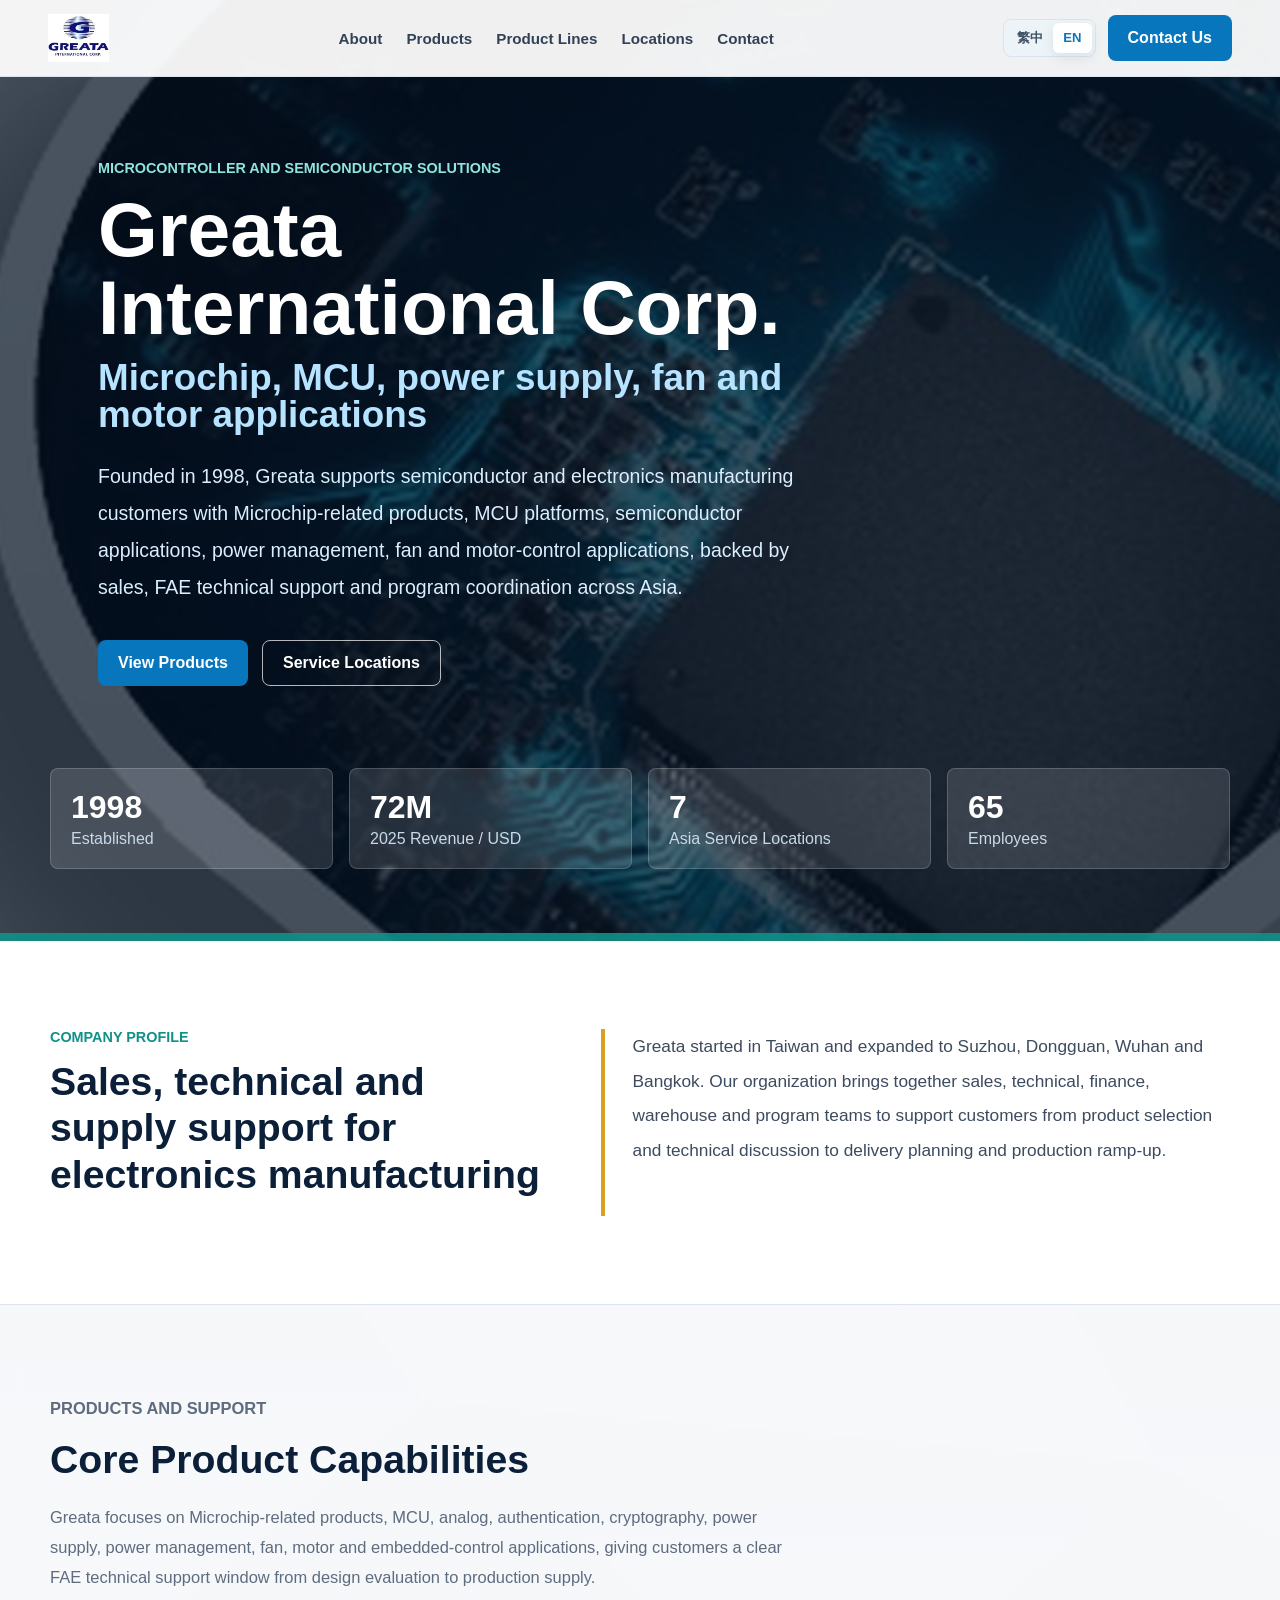
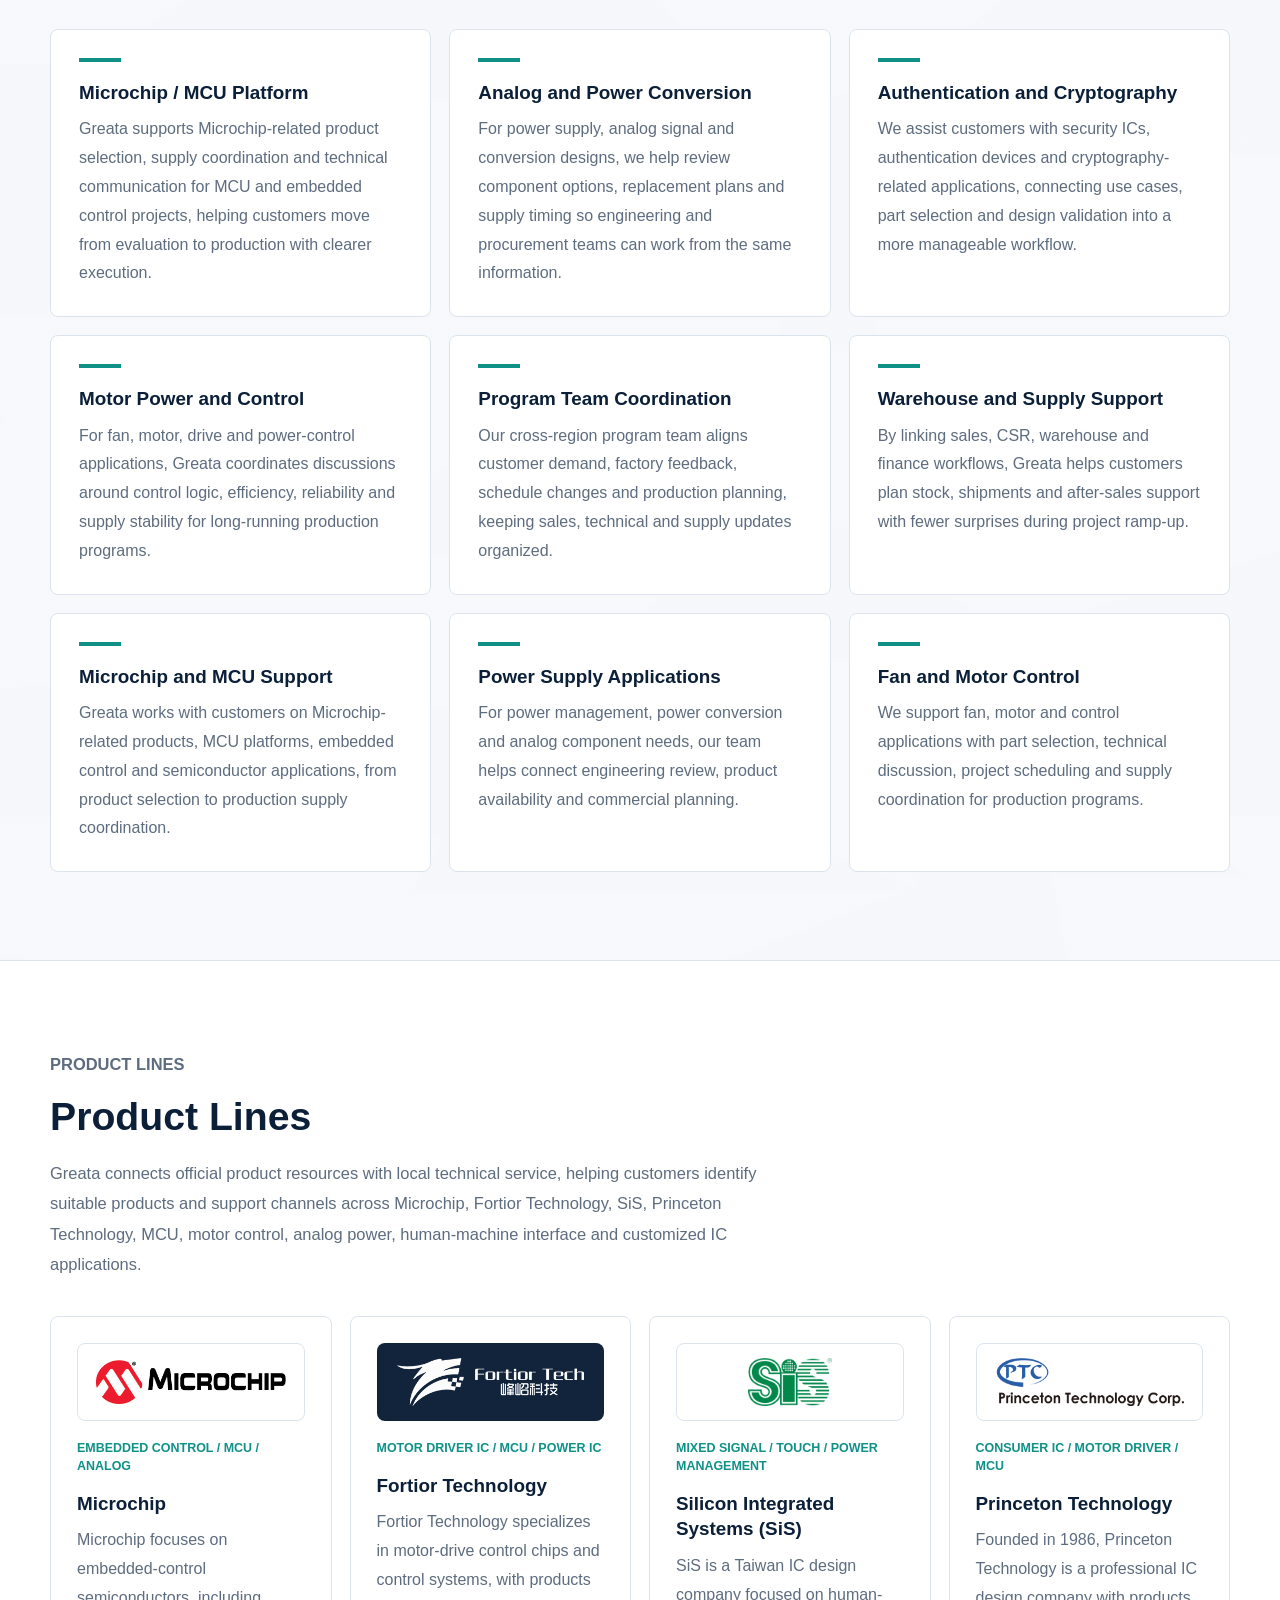
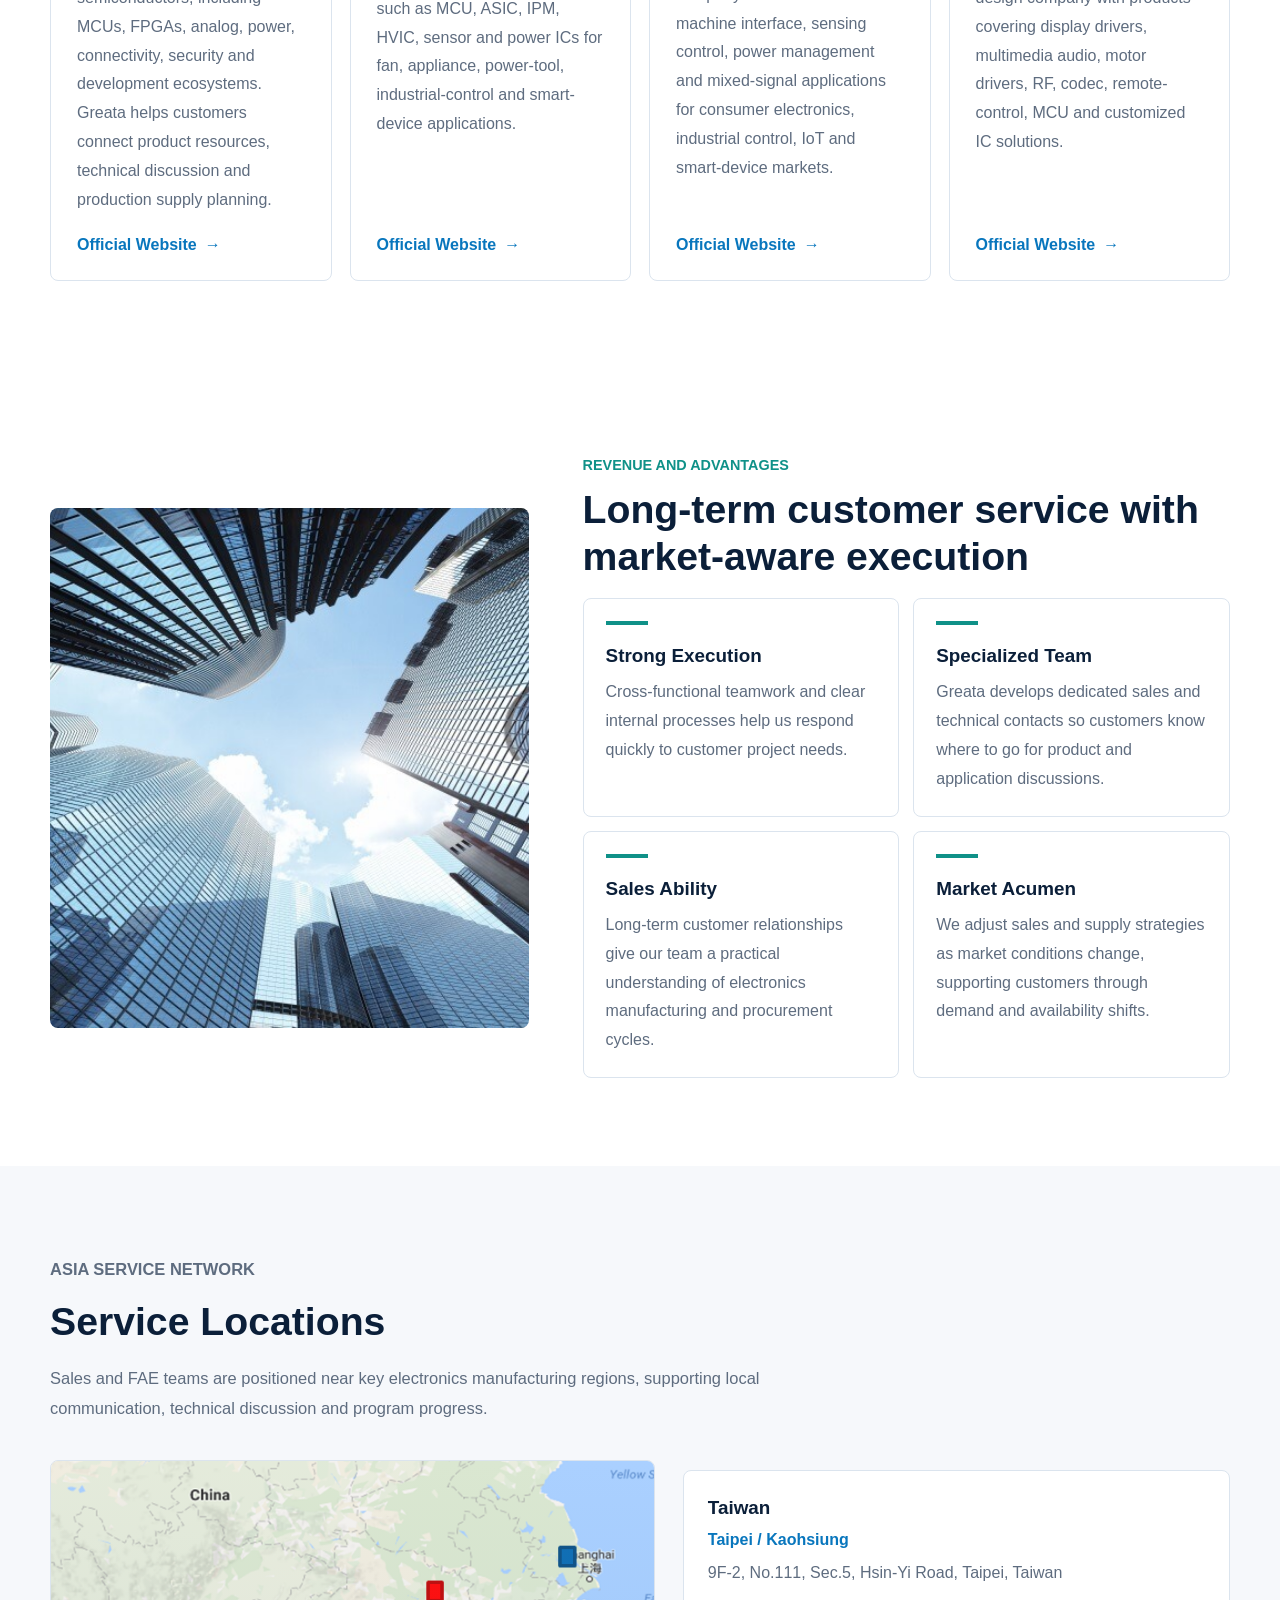
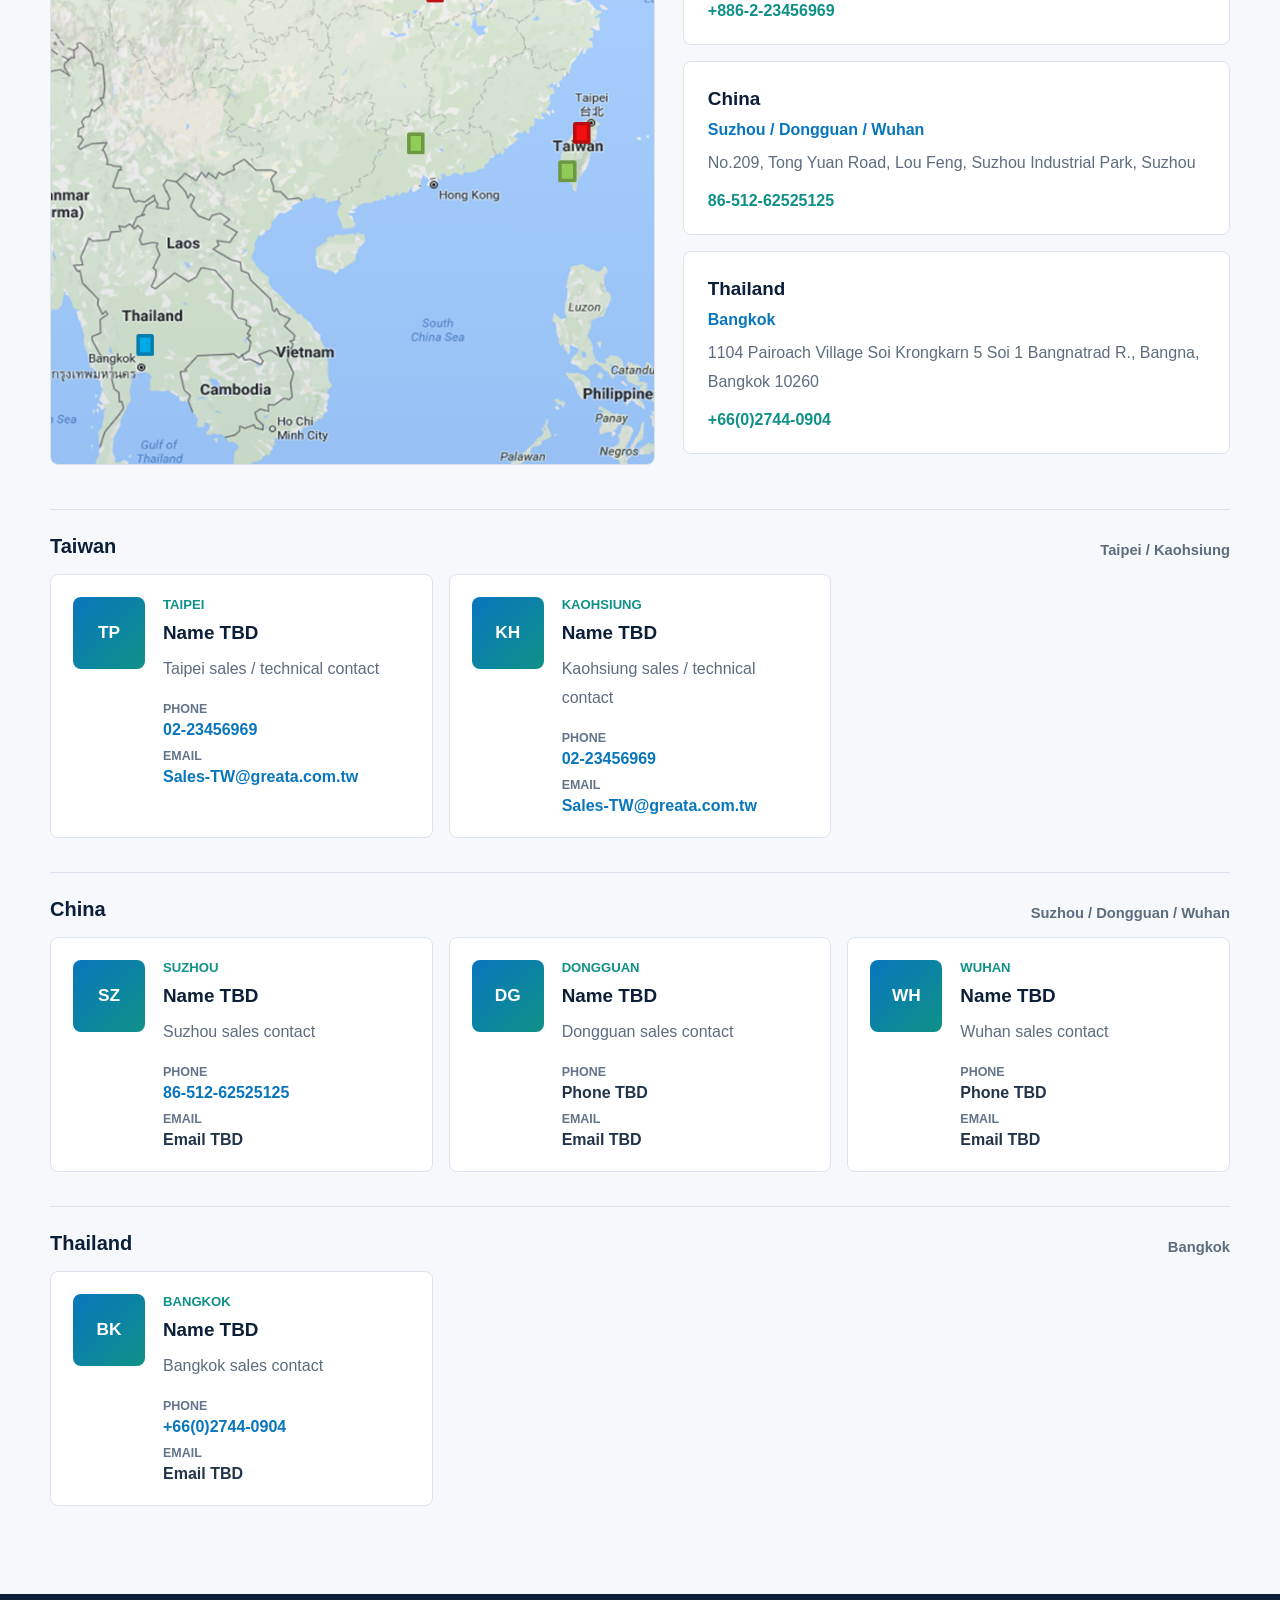
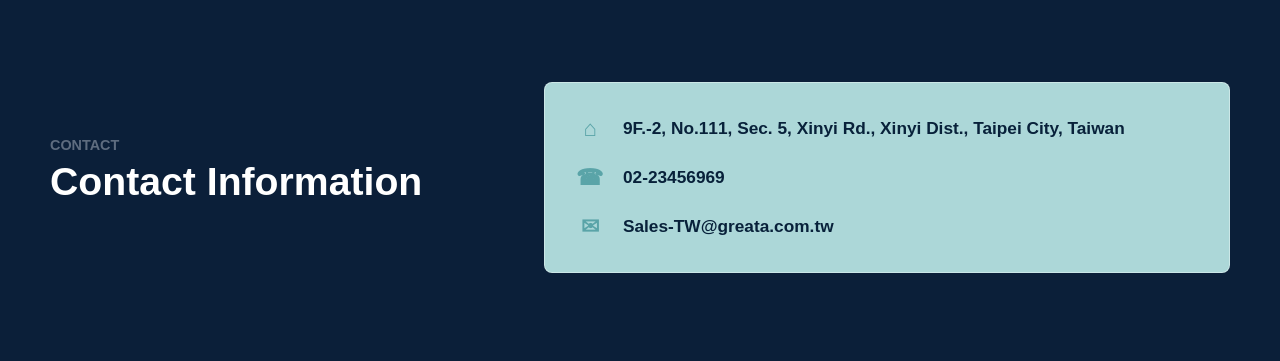
==== en/index.html @ bb7086eb "Add location team contact templates" ====
<!doctype html>
<html lang="en">
  <head>
    <meta charset="utf-8">
    <meta name="viewport" content="width=device-width, initial-scale=1">
    <title>鴻亞國際 Greata International</title>
    <meta name="description" content="Greata International Corp. supports Microchip-related products, MCU platforms, semiconductor applications, power management, fan motor control and FAE technical support across Asia.">
    <meta name="keywords" content="Greata, Greata International Corp., Microchip, Microchip distributor, Microchip MCU, MCU, MCU support, semiconductor distributor, semiconductor application support, IC distributor, electronic components distributor, FAE technical support, embedded control, power supply, power management, fan motor control, motor control, motor driver IC, Power IC, Analog, Authentication, Cryptography, Fortior Technology, SiS, Silicon Integrated Systems, Princeton Technology, Taiwan electronics distributor">
    <meta name="robots" content="index, follow">
    <meta property="og:title" content="鴻亞國際 Greata International">
    <meta property="og:description" content="Microchip-related products, MCU platforms, semiconductor applications, power management, fan motor control and FAE technical support across Asia.">
    <meta property="og:url" content="https://www.greata.com.tw/en/">
    <meta property="og:site_name" content="鴻亞國際 Greata International">
    <meta property="og:locale" content="en_US">
    <meta property="og:type" content="website">
    <meta name="twitter:card" content="summary">
    <meta name="twitter:title" content="鴻亞國際 Greata International">
    <meta name="twitter:description" content="Microchip-related products, MCU platforms, semiconductor applications, power management, fan motor control and FAE technical support across Asia.">
    <link rel="icon" href="../assets/favicon.svg">
    <link rel="canonical" href="https://www.greata.com.tw/en/">
    <link rel="alternate" hreflang="zh-Hant" href="https://www.greata.com.tw/">
    <link rel="alternate" hreflang="en" href="https://www.greata.com.tw/en/">
    <link rel="alternate" hreflang="x-default" href="https://www.greata.com.tw/">
    <link rel="stylesheet" href="../styles.css">
  </head>
  <body>
    <main>
      <script type="application/ld+json">{"@context":"https://schema.org","@graph":[{"@type":"Organization","@id":"https://www.greata.com.tw/#organization","name":"Greata International Corp.","alternateName":["Greata","鴻亞國際企業股份有限公司","鴻亞國際","鴻亞"],"url":"https://www.greata.com.tw/","logo":"https://www.greata.com.tw/assets/greata-logo.jpg","email":"Sales-TW@greata.com.tw","telephone":"02-23456969","areaServed":["Taiwan","China","Thailand"],"knowsAbout":["Greata","Greata International Corp.","Microchip","Microchip distributor","Microchip MCU","MCU","MCU support","semiconductor distributor","semiconductor application support","IC distributor","electronic components distributor","FAE technical support","embedded control","power supply","power management","fan motor control","motor control","motor driver IC","Power IC","Analog","Authentication","Cryptography","Fortior Technology","SiS","Silicon Integrated Systems","Princeton Technology","Taiwan electronics distributor"]},{"@type":"WebPage","@id":"https://www.greata.com.tw/en/#webpage","name":"鴻亞國際 Greata International English Website","url":"https://www.greata.com.tw/en/","inLanguage":"en","isPartOf":{"@id":"https://www.greata.com.tw/#website"},"about":{"@id":"https://www.greata.com.tw/#organization"}}]}</script>
      <header class="site-header">
        <a class="brand" href="#top" aria-label="Greata home">
          <img src="../assets/greata-logo.jpg" alt="Greata International Corp.">
        </a>
        <nav aria-label="Primary navigation">
          <a href="#about">About</a>
          <a href="#capabilities">Products</a>
          <a href="#product-lines">Product Lines</a>
          <a href="#locations">Locations</a>
          <a href="#contact">Contact</a>
        </nav>
        <div class="header-tools">
          <div class="language-switch" aria-label="Language selection">
            <a href="/">繁中</a>
            <a class="is-active" href="/en/" aria-current="page">EN</a>
          </div>
          <a class="header-action" href="#contact">Contact Us</a>
        </div>
      </header>

      <section class="hero" id="top" aria-labelledby="hero-title">
        <div class="hero-overlay"></div>
        <div class="hero-content">
          <p class="eyebrow">Microcontroller and semiconductor solutions</p>
          <h1 id="hero-title">Greata International Corp.<span>Microchip, MCU, power supply, fan and motor applications</span></h1>
          <p class="hero-copy">Founded in 1998, Greata supports semiconductor and electronics manufacturing customers with Microchip-related products, MCU platforms, semiconductor applications, power management, fan and motor-control applications, backed by sales, FAE technical support and program coordination across Asia.</p>
          <div class="hero-actions" aria-label="Main actions">
            <a class="primary-action" href="#capabilities">View Products</a>
            <a class="secondary-action" href="#locations">Service Locations</a>
          </div>
        </div>
        <dl class="metric-strip" aria-label="Company highlights">
            <div>
              <dt>1998</dt>
              <dd>Established</dd>
            </div>
            <div>
              <dt>72M</dt>
              <dd>2025 Revenue / USD</dd>
            </div>
            <div>
              <dt>7</dt>
              <dd>Asia Service Locations</dd>
            </div>
            <div>
              <dt>65</dt>
              <dd>Employees</dd>
            </div>
        </dl>
      </section>

      <section class="intro-band" id="about">
        <div class="section-inner two-column">
          <div>
            <p class="section-kicker">Company Profile</p>
            <h2>Sales, technical and supply support for electronics manufacturing</h2>
          </div>
          <div class="intro-copy">
            <p>Greata started in Taiwan and expanded to Suzhou, Dongguan, Wuhan and Bangkok. Our organization brings together sales, technical, finance, warehouse and program teams to support customers from product selection and technical discussion to delivery planning and production ramp-up.</p>
          </div>
        </div>
      </section>

      <section class="capability-section" id="capabilities">
        <div class="section-inner">
          <div class="section-heading">
            <p class="section-kicker">Products and Support</p>
            <h2>Core Product Capabilities</h2>
            <p>Greata focuses on Microchip-related products, MCU, analog, authentication, cryptography, power supply, power management, fan, motor and embedded-control applications, giving customers a clear FAE technical support window from design evaluation to production supply.</p>
          </div>
          <div class="capability-grid">
            <article class="capability-card">
              <h3>Microchip / MCU Platform</h3>
              <p>Greata supports Microchip-related product selection, supply coordination and technical communication for MCU and embedded control projects, helping customers move from evaluation to production with clearer execution.</p>
            </article>
            <article class="capability-card">
              <h3>Analog and Power Conversion</h3>
              <p>For power supply, analog signal and conversion designs, we help review component options, replacement plans and supply timing so engineering and procurement teams can work from the same information.</p>
            </article>
            <article class="capability-card">
              <h3>Authentication and Cryptography</h3>
              <p>We assist customers with security ICs, authentication devices and cryptography-related applications, connecting use cases, part selection and design validation into a more manageable workflow.</p>
            </article>
            <article class="capability-card">
              <h3>Motor Power and Control</h3>
              <p>For fan, motor, drive and power-control applications, Greata coordinates discussions around control logic, efficiency, reliability and supply stability for long-running production programs.</p>
            </article>
            <article class="capability-card">
              <h3>Program Team Coordination</h3>
              <p>Our cross-region program team aligns customer demand, factory feedback, schedule changes and production planning, keeping sales, technical and supply updates organized.</p>
            </article>
            <article class="capability-card">
              <h3>Warehouse and Supply Support</h3>
              <p>By linking sales, CSR, warehouse and finance workflows, Greata helps customers plan stock, shipments and after-sales support with fewer surprises during project ramp-up.</p>
            </article>
          </div>
          <div class="topic-grid" aria-label="Application topics">
            <article class="topic-card">
              <h3>Microchip and MCU Support</h3>
              <p>Greata works with customers on Microchip-related products, MCU platforms, embedded control and semiconductor applications, from product selection to production supply coordination.</p>
            </article>
            <article class="topic-card">
              <h3>Power Supply Applications</h3>
              <p>For power management, power conversion and analog component needs, our team helps connect engineering review, product availability and commercial planning.</p>
            </article>
            <article class="topic-card">
              <h3>Fan and Motor Control</h3>
              <p>We support fan, motor and control applications with part selection, technical discussion, project scheduling and supply coordination for production programs.</p>
            </article>
          </div>
        </div>
      </section>

      <section class="product-lines-section" id="product-lines">
        <div class="section-inner">
          <div class="section-heading">
            <p class="section-kicker">Product Lines</p>
            <h2>Product Lines</h2>
            <p>Greata connects official product resources with local technical service, helping customers identify suitable products and support channels across Microchip, Fortior Technology, SiS, Princeton Technology, MCU, motor control, analog power, human-machine interface and customized IC applications.</p>
          </div>
          <div class="product-line-grid">
            <article class="product-line-card">
              <div class="product-line-logo">
                <img src="../assets/product-logo-microchip.png" alt="Microchip logo">
              </div>
              <span>Embedded Control / MCU / Analog</span>
              <h3>Microchip</h3>
              <p>Microchip focuses on embedded-control semiconductors, including MCUs, FPGAs, analog, power, connectivity, security and development ecosystems. Greata helps customers connect product resources, technical discussion and production supply planning.</p>
              <a href="https://www.microchip.com/" target="_blank" rel="noreferrer">Official Website</a>
            </article>
            <article class="product-line-card">
              <div class="product-line-logo is-dark">
                <img src="../assets/product-logo-fortior.png" alt="Fortior logo">
              </div>
              <span>Motor Driver IC / MCU / Power IC</span>
              <h3>Fortior Technology</h3>
              <p>Fortior Technology specializes in motor-drive control chips and control systems, with products such as MCU, ASIC, IPM, HVIC, sensor and power ICs for fan, appliance, power-tool, industrial-control and smart-device applications.</p>
              <a href="https://www.fortiortech.com/en/?lf=1" target="_blank" rel="noreferrer">Official Website</a>
            </article>
            <article class="product-line-card">
              <div class="product-line-logo">
                <img src="../assets/product-logo-sis.png" alt="SiS logo">
              </div>
              <span>Mixed Signal / Touch / Power Management</span>
              <h3>Silicon Integrated Systems (SiS)</h3>
              <p>SiS is a Taiwan IC design company focused on human-machine interface, sensing control, power management and mixed-signal applications for consumer electronics, industrial control, IoT and smart-device markets.</p>
              <a href="https://www.sis.com/" target="_blank" rel="noreferrer">Official Website</a>
            </article>
            <article class="product-line-card">
              <div class="product-line-logo">
                <img src="../assets/product-logo-princeton.png" alt="Princeton Technology logo">
              </div>
              <span>Consumer IC / Motor Driver / MCU</span>
              <h3>Princeton Technology</h3>
              <p>Founded in 1986, Princeton Technology is a professional IC design company with products covering display drivers, multimedia audio, motor drivers, RF, codec, remote-control, MCU and customized IC solutions.</p>
              <a href="https://www.princeton.com.tw/" target="_blank" rel="noreferrer">Official Website</a>
            </article>
          </div>
        </div>
      </section>

      <section class="proof-section">
        <div class="section-inner proof-grid">
          <div class="image-panel">
            <img src="../assets/corporate-building.jpg" alt="Corporate buildings">
          </div>
          <div class="proof-content">
            <p class="section-kicker">Revenue and Advantages</p>
            <h2>Long-term customer service with market-aware execution</h2>
            <div class="advantage-grid">
                <article>
                  <h3>Strong Execution</h3>
                  <p>Cross-functional teamwork and clear internal processes help us respond quickly to customer project needs.</p>
                </article>
                <article>
                  <h3>Specialized Team</h3>
                  <p>Greata develops dedicated sales and technical contacts so customers know where to go for product and application discussions.</p>
                </article>
                <article>
                  <h3>Sales Ability</h3>
                  <p>Long-term customer relationships give our team a practical understanding of electronics manufacturing and procurement cycles.</p>
                </article>
                <article>
                  <h3>Market Acumen</h3>
                  <p>We adjust sales and supply strategies as market conditions change, supporting customers through demand and availability shifts.</p>
                </article>
            </div>
          </div>
        </div>
      </section>

      <section class="locations-section" id="locations">
        <div class="section-inner">
          <div class="section-heading">
            <p class="section-kicker">Asia Service Network</p>
            <h2>Service Locations</h2>
            <p>Sales and FAE teams are positioned near key electronics manufacturing regions, supporting local communication, technical discussion and program progress.</p>
          </div>
          <div class="location-layout">
            <div class="map-visual">
              <img src="../assets/greata-service-map.png" alt="Greata service locations in Taiwan, China, and Thailand">
            </div>
            <div class="location-list">
                <article class="location-card">
                  <h3>Taiwan</h3>
                  <strong>Taipei / Kaohsiung</strong>
                  <p>9F-2, No.111, Sec.5, Hsin-Yi Road, Taipei, Taiwan</p>
                  <a href="tel:+886223456969">+886-2-23456969</a>
                </article>
                <article class="location-card">
                  <h3>China</h3>
                  <strong>Suzhou / Dongguan / Wuhan</strong>
                  <p>No.209, Tong Yuan Road, Lou Feng, Suzhou Industrial Park, Suzhou</p>
                  <a href="tel:8651262525125">86-512-62525125</a>
                </article>
                <article class="location-card">
                  <h3>Thailand</h3>
                  <strong>Bangkok</strong>
                  <p>1104 Pairoach Village Soi Krongkarn 5 Soi 1 Bangnatrad R., Bangna, Bangkok 10260</p>
                  <a href="tel:+66027440904">+66(0)2744-0904</a>
                </article>
            </div>
          </div>
          <div class="team-directory" aria-label="Service location team contacts">
            <section class="team-group">
              <div class="team-group-heading">
                <p>Taiwan</p>
                <span>Taipei / Kaohsiung</span>
              </div>
              <div class="team-card-grid">
                <article class="team-card">
                  <div class="team-avatar" aria-hidden="true">TP</div>
                  <div class="team-card-body">
                    <span>Taipei</span>
                    <h3>Name TBD</h3>
                    <p>Taipei sales / technical contact</p>
                    <dl>
                      <div>
                        <dt>Phone</dt>
                        <dd><a href="tel:0223456969">02-23456969</a></dd>
                      </div>
                      <div>
                        <dt>Email</dt>
                        <dd><a href="mailto:Sales-TW@greata.com.tw">Sales-TW@greata.com.tw</a></dd>
                      </div>
                    </dl>
                  </div>
                </article>
                <article class="team-card">
                  <div class="team-avatar" aria-hidden="true">KH</div>
                  <div class="team-card-body">
                    <span>Kaohsiung</span>
                    <h3>Name TBD</h3>
                    <p>Kaohsiung sales / technical contact</p>
                    <dl>
                      <div>
                        <dt>Phone</dt>
                        <dd><a href="tel:0223456969">02-23456969</a></dd>
                      </div>
                      <div>
                        <dt>Email</dt>
                        <dd><a href="mailto:Sales-TW@greata.com.tw">Sales-TW@greata.com.tw</a></dd>
                      </div>
                    </dl>
                  </div>
                </article>
              </div>
            </section>
            <section class="team-group">
              <div class="team-group-heading">
                <p>China</p>
                <span>Suzhou / Dongguan / Wuhan</span>
              </div>
              <div class="team-card-grid">
                <article class="team-card">
                  <div class="team-avatar" aria-hidden="true">SZ</div>
                  <div class="team-card-body">
                    <span>Suzhou</span>
                    <h3>Name TBD</h3>
                    <p>Suzhou sales contact</p>
                    <dl>
                      <div>
                        <dt>Phone</dt>
                        <dd><a href="tel:8651262525125">86-512-62525125</a></dd>
                      </div>
                      <div>
                        <dt>Email</dt>
                        <dd>Email TBD</dd>
                      </div>
                    </dl>
                  </div>
                </article>
                <article class="team-card">
                  <div class="team-avatar" aria-hidden="true">DG</div>
                  <div class="team-card-body">
                    <span>Dongguan</span>
                    <h3>Name TBD</h3>
                    <p>Dongguan sales contact</p>
                    <dl>
                      <div>
                        <dt>Phone</dt>
                        <dd>Phone TBD</dd>
                      </div>
                      <div>
                        <dt>Email</dt>
                        <dd>Email TBD</dd>
                      </div>
                    </dl>
                  </div>
                </article>
                <article class="team-card">
                  <div class="team-avatar" aria-hidden="true">WH</div>
                  <div class="team-card-body">
                    <span>Wuhan</span>
                    <h3>Name TBD</h3>
                    <p>Wuhan sales contact</p>
                    <dl>
                      <div>
                        <dt>Phone</dt>
                        <dd>Phone TBD</dd>
                      </div>
                      <div>
                        <dt>Email</dt>
                        <dd>Email TBD</dd>
                      </div>
                    </dl>
                  </div>
                </article>
              </div>
            </section>
            <section class="team-group">
              <div class="team-group-heading">
                <p>Thailand</p>
                <span>Bangkok</span>
              </div>
              <div class="team-card-grid">
                <article class="team-card">
                  <div class="team-avatar" aria-hidden="true">BK</div>
                  <div class="team-card-body">
                    <span>Bangkok</span>
                    <h3>Name TBD</h3>
                    <p>Bangkok sales contact</p>
                    <dl>
                      <div>
                        <dt>Phone</dt>
                        <dd><a href="tel:+66027440904">+66(0)2744-0904</a></dd>
                      </div>
                      <div>
                        <dt>Email</dt>
                        <dd>Email TBD</dd>
                      </div>
                    </dl>
                  </div>
                </article>
              </div>
            </section>
          </div>
        </div>
      </section>

      <section class="contact-section" id="contact">
        <div class="section-inner contact-layout">
          <div>
            <p class="section-kicker">Contact</p>
            <h2>Contact Information</h2>
          </div>
          <address class="contact-panel" aria-label="Greata contact information">
            <p class="contact-row" aria-label="Address">
              <span class="contact-icon icon-address" aria-hidden="true"></span>
              <span class="contact-value">9F.-2, No.111, Sec. 5, Xinyi Rd., Xinyi Dist., Taipei City, Taiwan</span>
            </p>
            <p class="contact-row" aria-label="Phone">
              <span class="contact-icon icon-phone" aria-hidden="true"></span>
              <a class="contact-value" href="tel:0223456969">02-23456969</a>
            </p>
            <p class="contact-row" aria-label="Mail">
              <span class="contact-icon icon-mail" aria-hidden="true"></span>
              <a class="contact-value" href="mailto:Sales-TW@greata.com.tw">Sales-TW@greata.com.tw</a>
            </p>
          </address>
        </div>
      </section>
    </main>
  </body>
</html>
---- styles.css ----
:root {
  --background: #f6f8fb;
  --foreground: #18202c;
  --brand: #0876bd;
  --brand-deep: #083d77;
  --brand-navy: #0b1f39;
  --teal: #0f9188;
  --amber: #d8a123;
  --line: #dbe4ee;
  --muted: #5e6c7f;
  --panel: #ffffff;
}

* {
  box-sizing: border-box;
}

html {
  scroll-behavior: smooth;
}

body {
  background: var(--background);
  color: var(--foreground);
  font-family: "Noto Sans TC", "Microsoft JhengHei", "PingFang TC", Arial,
    sans-serif;
  margin: 0;
}

a {
  color: inherit;
  text-decoration: none;
}

img {
  display: block;
  max-width: 100%;
}

@keyframes headerDrop {
  from {
    opacity: 0;
    transform: translateY(-16px);
  }
  to {
    opacity: 1;
    transform: translateY(0);
  }
}

@keyframes fadeUp {
  from {
    opacity: 0;
    transform: translateY(22px);
  }
  to {
    opacity: 1;
    transform: translateY(0);
  }
}

@keyframes heroDrift {
  from {
    background-position: center center;
  }
  to {
    background-position: 58% center;
  }
}

@keyframes accentSweep {
  from {
    transform: translateX(-100%);
  }
  to {
    transform: translateX(100%);
  }
}

@keyframes mapFloat {
  from {
    transform: translateY(0);
  }
  to {
    transform: translateY(-8px);
  }
}

.site-header {
  align-items: center;
  animation: headerDrop 0.7s ease both;
  background: rgba(255, 255, 255, 0.94);
  border-bottom: 1px solid rgba(219, 228, 238, 0.9);
  display: grid;
  gap: 24px;
  grid-template-columns: auto 1fr auto;
  left: 0;
  padding: 14px 48px;
  position: fixed;
  right: 0;
  top: 0;
  z-index: 20;
}

.brand img {
  height: 48px;
  width: auto;
}

.site-header nav {
  align-items: center;
  display: flex;
  gap: 24px;
  justify-content: center;
}

.site-header nav > a {
  background: transparent;
  border: 0;
  color: #324256;
  cursor: pointer;
  font-family: inherit;
  font-size: 0.95rem;
  font-weight: 700;
  padding: 0;
  position: relative;
}

.site-header nav > a::after {
  background: var(--brand);
  bottom: -7px;
  content: "";
  height: 2px;
  left: 0;
  position: absolute;
  transform: scaleX(0);
  transform-origin: left;
  transition: transform 0.25s ease;
  width: 100%;
}

.site-header nav > a:hover::after {
  transform: scaleX(1);
}

.header-tools {
  align-items: center;
  display: inline-flex;
  gap: 12px;
  justify-content: flex-end;
}

.language-switch {
  align-items: center;
  background: #edf4f8;
  border: 1px solid var(--line);
  border-radius: 8px;
  display: inline-flex;
  padding: 3px;
}

.language-switch a {
  border-radius: 6px;
  color: #405268;
  font-size: 0.82rem;
  font-weight: 900;
  line-height: 1;
  padding: 8px 10px;
}

.language-switch a.is-active {
  background: #ffffff;
  color: var(--brand);
  box-shadow: 0 5px 14px rgba(11, 31, 57, 0.08);
}

.header-action,
.primary-action,
.secondary-action {
  align-items: center;
  border-radius: 8px;
  display: inline-flex;
  font-weight: 800;
  justify-content: center;
  min-height: 46px;
  padding: 0 20px;
  transition:
    background 0.25s ease,
    border-color 0.25s ease,
    box-shadow 0.25s ease,
    transform 0.25s ease;
}

.header-action:hover,
.primary-action:hover,
.secondary-action:hover {
  box-shadow: 0 14px 30px rgba(8, 61, 119, 0.22);
  transform: translateY(-2px);
}

.header-action,
.primary-action {
  background: var(--brand);
  color: #ffffff;
}

.secondary-action {
  border: 1px solid rgba(255, 255, 255, 0.7);
  color: #ffffff;
}

.secondary-action.light {
  border-color: rgba(255, 255, 255, 0.8);
}

.hero {
  animation: heroDrift 18s ease-in-out infinite alternate;
  background: var(--brand-navy) url("assets/semiconductor-board.jpg") center / cover
    no-repeat;
  color: #ffffff;
  min-height: 760px;
  overflow: hidden;
  padding: 160px 48px 72px;
  position: relative;
}

.hero-overlay {
  background: rgba(5, 18, 36, 0.72);
  inset: 0;
  position: absolute;
}

.hero::after {
  animation: accentSweep 4.6s ease-in-out infinite;
  background: rgba(15, 145, 136, 0.9);
  bottom: 0;
  content: "";
  height: 8px;
  left: 0;
  position: absolute;
  right: 0;
}

.hero-content,
.metric-strip,
.section-inner {
  margin: 0 auto;
  max-width: 1180px;
  position: relative;
  z-index: 1;
}

.hero-content {
  margin-left: max(0px, calc((100vw - 1180px) / 2));
  max-width: 720px;
}

.hero-content > * {
  animation: fadeUp 0.78s ease both;
}

.hero-content > :nth-child(1) {
  animation-delay: 0.12s;
}

.hero-content > :nth-child(2) {
  animation-delay: 0.24s;
}

.hero-content > :nth-child(3) {
  animation-delay: 0.36s;
}

.hero-content > :nth-child(4) {
  animation-delay: 0.48s;
}

.eyebrow,
.section-kicker {
  color: var(--teal);
  font-size: 0.9rem;
  font-weight: 900;
  margin: 0 0 14px;
  text-transform: uppercase;
}

.hero .eyebrow {
  color: #8fe4dc;
}

h1,
h2,
h3,
p {
  margin-top: 0;
}

h1 {
  font-size: 4.8rem;
  line-height: 1.02;
  margin-bottom: 24px;
}

h1 span {
  color: #b6e3ff;
  display: block;
  font-size: 2.3rem;
  margin-top: 12px;
}

.hero-title-nowrap {
  font-size: 3.45rem;
  white-space: nowrap;
}

h2 {
  color: var(--brand-navy);
  font-size: 2.45rem;
  line-height: 1.18;
  margin-bottom: 18px;
}

h3 {
  color: var(--brand-navy);
  font-size: 1.18rem;
  line-height: 1.35;
  margin-bottom: 10px;
}

.hero-copy {
  color: #dbeeff;
  font-size: 1.22rem;
  line-height: 1.9;
  margin-bottom: 34px;
}

.hero-actions,
.contact-panel {
  display: flex;
  flex-wrap: wrap;
  gap: 14px;
}

.metric-strip {
  display: grid;
  gap: 16px;
  grid-template-columns: repeat(4, minmax(0, 1fr));
  margin-top: 82px;
}

.metric-strip div {
  animation: fadeUp 0.78s ease both;
  background: rgba(255, 255, 255, 0.13);
  border: 1px solid rgba(255, 255, 255, 0.18);
  border-radius: 8px;
  padding: 20px;
  transition:
    background 0.25s ease,
    transform 0.25s ease;
}

.metric-strip div:nth-child(1) {
  animation-delay: 0.58s;
}

.metric-strip div:nth-child(2) {
  animation-delay: 0.68s;
}

.metric-strip div:nth-child(3) {
  animation-delay: 0.78s;
}

.metric-strip div:nth-child(4) {
  animation-delay: 0.88s;
}

.metric-strip div:hover {
  background: rgba(255, 255, 255, 0.2);
  transform: translateY(-4px);
}

.metric-strip dt {
  color: #ffffff;
  font-size: 2rem;
  font-weight: 900;
}

.metric-strip dd {
  color: #c8d9e9;
  margin: 4px 0 0;
}

section {
  padding: 88px 48px;
}

.intro-band {
  background: #ffffff;
  border-bottom: 1px solid var(--line);
}

.two-column {
  display: grid;
  gap: 56px;
  grid-template-columns: minmax(0, 0.88fr) minmax(0, 1.12fr);
}

.intro-copy {
  border-left: 4px solid var(--amber);
  color: #3d4b5e;
  font-size: 1.08rem;
  line-height: 2;
  padding-left: 28px;
}

.section-heading {
  margin-bottom: 36px;
  max-width: 760px;
}

.section-heading p {
  color: var(--muted);
  font-size: 1.03rem;
  line-height: 1.85;
}

.section-heading.compact {
  margin-bottom: 24px;
}

.capability-section {
  background:
    linear-gradient(rgba(246, 248, 251, 0.94), rgba(246, 248, 251, 0.94)),
    url("assets/soft-geometric-bg.png") center / cover no-repeat;
}

.capability-grid {
  display: grid;
  gap: 18px;
  grid-template-columns: repeat(3, minmax(0, 1fr));
}

.topic-grid {
  display: grid;
  gap: 18px;
  grid-template-columns: repeat(3, minmax(0, 1fr));
  margin-top: 18px;
}

.capability-card,
.topic-card,
.advantage-grid article,
.location-card {
  background: var(--panel);
  border: 1px solid var(--line);
  border-radius: 8px;
}

.capability-card,
.topic-card {
  min-height: 190px;
  padding: 28px;
  transition:
    border-color 0.25s ease,
    box-shadow 0.25s ease,
    transform 0.25s ease;
}

.capability-card:hover,
.topic-card:hover,
.advantage-grid article:hover,
.location-card:hover {
  border-color: rgba(8, 118, 189, 0.34);
  box-shadow: 0 18px 38px rgba(11, 31, 57, 0.08);
  transform: translateY(-5px);
}

.capability-card::before,
.topic-card::before,
.advantage-grid article::before {
  background: var(--teal);
  content: "";
  display: block;
  height: 4px;
  margin-bottom: 18px;
  width: 42px;
}

.capability-card p,
.topic-card p,
.product-line-card p,
.team-card p,
.advantage-grid p,
.location-card p,
.contact-section p {
  color: var(--muted);
  line-height: 1.8;
  margin-bottom: 0;
}

.product-lines-section {
  background: #ffffff;
  border-top: 1px solid var(--line);
}

.product-line-grid {
  display: grid;
  gap: 18px;
  grid-template-columns: repeat(4, minmax(0, 1fr));
}

.product-line-card {
  background: var(--panel);
  border: 1px solid var(--line);
  border-radius: 8px;
  display: flex;
  flex-direction: column;
  min-height: 300px;
  padding: 26px;
  transition:
    border-color 0.25s ease,
    box-shadow 0.25s ease,
    transform 0.25s ease;
}

.product-line-card:hover {
  border-color: rgba(8, 118, 189, 0.34);
  box-shadow: 0 18px 38px rgba(11, 31, 57, 0.08);
  transform: translateY(-5px);
}

.product-line-logo {
  align-items: center;
  background: #ffffff;
  border: 1px solid var(--line);
  border-radius: 8px;
  display: flex;
  height: 78px;
  justify-content: center;
  margin-bottom: 18px;
  padding: 14px 18px;
}

.product-line-logo.is-dark {
  background: #12243b;
  border-color: rgba(18, 36, 59, 0.38);
}

.product-line-logo img {
  max-height: 48px;
  object-fit: contain;
  width: min(100%, 220px);
}

.product-line-card span {
  color: var(--teal);
  display: block;
  font-size: 0.78rem;
  font-weight: 900;
  letter-spacing: 0;
  line-height: 1.45;
  margin-bottom: 16px;
  text-transform: uppercase;
}

.product-line-card a {
  align-items: center;
  color: var(--brand);
  display: inline-flex;
  font-weight: 900;
  margin-top: auto;
  padding-top: 22px;
}

.product-line-card a::after {
  content: "→";
  margin-left: 8px;
  transition: transform 0.2s ease;
}

.product-line-card a:hover::after,
.product-line-card a:focus::after {
  transform: translateX(4px);
}

.proof-section {
  background: #ffffff;
}

.proof-grid {
  align-items: center;
  display: grid;
  gap: 54px;
  grid-template-columns: minmax(280px, 0.85fr) minmax(0, 1.15fr);
}

.image-panel {
  border-radius: 8px;
  overflow: hidden;
}

.image-panel img {
  height: 520px;
  object-fit: cover;
  transition: transform 0.8s ease;
  width: 100%;
}

.image-panel:hover img {
  transform: scale(1.035);
}

.advantage-grid {
  display: grid;
  gap: 14px;
  grid-template-columns: repeat(2, minmax(0, 1fr));
}

.advantage-grid article {
  padding: 22px;
  transition:
    border-color 0.25s ease,
    box-shadow 0.25s ease,
    transform 0.25s ease;
}

.locations-section {
  background: var(--background);
}

.location-layout {
  align-items: center;
  display: grid;
  gap: 28px;
  grid-template-columns: minmax(380px, 1.05fr) minmax(0, 0.95fr);
}

.map-visual {
  animation: mapFloat 5.5s ease-in-out infinite alternate;
  aspect-ratio: 1 / 1;
  background: #ffffff;
  border: 1px solid var(--line);
  border-radius: 8px;
  overflow: hidden;
  position: relative;
}

.map-visual img {
  height: 100%;
  object-fit: cover;
  width: 100%;
}

.map-visual::after {
  background: linear-gradient(
    180deg,
    rgba(255, 255, 255, 0.08),
    rgba(8, 61, 119, 0.08)
  );
  content: "";
  inset: 0;
  pointer-events: none;
  position: absolute;
}

.location-list {
  display: grid;
  gap: 16px;
}

.location-card {
  padding: 24px;
  transition:
    border-color 0.25s ease,
    box-shadow 0.25s ease,
    transform 0.25s ease;
}

.location-card strong {
  color: var(--brand);
  display: block;
  margin-bottom: 10px;
}

.location-card a {
  color: var(--teal);
  display: inline-flex;
  font-weight: 900;
  margin-top: 14px;
}

.team-directory {
  display: grid;
  gap: 34px;
  margin-top: 44px;
}

.team-group {
  padding: 0;
}

.team-group-heading {
  align-items: end;
  border-top: 1px solid var(--line);
  display: flex;
  gap: 14px;
  justify-content: space-between;
  margin-bottom: 16px;
  padding-top: 24px;
}

.team-group-heading p {
  color: var(--brand-navy);
  font-size: 1.25rem;
  font-weight: 900;
  line-height: 1.2;
  margin: 0;
}

.team-group-heading span {
  color: var(--muted);
  font-size: 0.92rem;
  font-weight: 800;
}

.team-card-grid {
  display: grid;
  gap: 16px;
  grid-template-columns: repeat(3, minmax(0, 1fr));
}

.team-card {
  background: var(--panel);
  border: 1px solid var(--line);
  border-radius: 8px;
  display: grid;
  gap: 18px;
  grid-template-columns: 72px minmax(0, 1fr);
  min-height: 220px;
  padding: 22px;
  transition:
    border-color 0.25s ease,
    box-shadow 0.25s ease,
    transform 0.25s ease;
}

.team-card:hover {
  border-color: rgba(8, 118, 189, 0.34);
  box-shadow: 0 18px 38px rgba(11, 31, 57, 0.08);
  transform: translateY(-5px);
}

.team-avatar {
  align-items: center;
  background: linear-gradient(135deg, var(--brand), var(--teal));
  border-radius: 8px;
  color: #ffffff;
  display: flex;
  font-size: 1.08rem;
  font-weight: 900;
  height: 72px;
  justify-content: center;
  letter-spacing: 0;
  width: 72px;
}

.team-card-body {
  min-width: 0;
}

.team-card-body > span {
  color: var(--teal);
  display: block;
  font-size: 0.82rem;
  font-weight: 900;
  margin-bottom: 8px;
  text-transform: uppercase;
}

.team-card-body dl {
  display: grid;
  gap: 10px;
  margin: 18px 0 0;
}

.team-card-body dl div {
  display: grid;
  gap: 5px;
}

.team-card-body dt {
  color: #64748b;
  font-size: 0.78rem;
  font-weight: 900;
  text-transform: uppercase;
}

.team-card-body dd {
  color: #223449;
  font-weight: 900;
  margin: 0;
  overflow-wrap: anywhere;
}

.team-card-body a {
  color: var(--brand);
}

.contact-section {
  background: var(--brand-navy);
  color: #ffffff;
}

.contact-section h2 {
  color: #ffffff;
}

.contact-layout {
  align-items: center;
  display: grid;
  gap: 48px;
  grid-template-columns: minmax(0, 0.65fr) minmax(360px, 1fr);
}

.contact-panel {
  background: #acd7d8;
  border: 1px solid rgba(255, 255, 255, 0.38);
  border-radius: 8px;
  color: #0b1f39;
  display: grid;
  font-style: normal;
  gap: 18px;
  padding: 30px;
  transition:
    background 0.25s ease,
    box-shadow 0.25s ease,
    transform 0.25s ease;
}

.contact-panel:hover {
  box-shadow: 0 18px 38px rgba(0, 0, 0, 0.18);
  transform: translateY(-4px);
}

.contact-row {
  align-items: center;
  color: #0b1f39;
  display: grid;
  gap: 12px;
  grid-template-columns: 36px 1fr;
  line-height: 1.45;
}

.contact-icon {
  align-items: center;
  color: #5aa4a8;
  display: inline-flex;
  font-size: 1.4rem;
  font-weight: 900;
  height: 30px;
  justify-content: center;
  width: 30px;
}

.icon-address::before {
  content: "⌂";
}

.icon-phone::before {
  content: "☎";
}

.icon-mail::before {
  content: "✉";
}

.contact-value {
  font-size: 1.08rem;
  font-weight: 900;
}

.contact-value {
  color: #08213a;
  overflow-wrap: anywhere;
}

@supports (animation-timeline: view()) {
  .intro-band .section-inner,
  .capability-section .section-heading,
  .capability-card,
  .topic-card,
  .product-line-card,
  .team-card,
  .proof-grid,
  .locations-section .section-heading,
  .location-layout,
  .contact-layout {
    animation: fadeUp both;
    animation-range: entry 10% cover 30%;
    animation-timeline: view();
  }
}

@media (prefers-reduced-motion: reduce) {
  *,
  *::before,
  *::after {
    animation-duration: 0.001ms !important;
    animation-iteration-count: 1 !important;
    scroll-behavior: auto !important;
    transition-duration: 0.001ms !important;
  }
}

@media (max-width: 980px) {
  .site-header {
    grid-template-columns: auto auto;
    gap: 14px;
    padding: 12px 22px;
  }

  .site-header nav {
    display: none;
  }

  .hero {
    min-height: 700px;
    padding: 128px 22px 48px;
  }

  h1 {
    font-size: 3.1rem;
  }

  .hero-title-nowrap {
    font-size: 2.35rem;
  }

  h1 span {
    font-size: 1.55rem;
  }

  h2 {
    font-size: 2rem;
  }

  section {
    padding: 64px 22px;
  }

  .metric-strip,
  .capability-grid,
  .topic-grid,
  .product-line-grid,
  .team-card-grid,
  .two-column,
  .proof-grid,
  .location-layout,
  .contact-layout {
    grid-template-columns: 1fr;
  }

  .metric-strip {
    margin-top: 54px;
  }

  .image-panel img {
    height: auto;
    min-height: 360px;
  }

  .map-visual {
    min-height: 0;
  }

}

@media (max-width: 620px) {
  .brand img {
    height: 40px;
  }

  .header-action,
  .primary-action,
  .secondary-action {
    min-height: 42px;
    padding: 0 14px;
  }

  .header-tools {
    gap: 8px;
  }

  .language-switch a {
    font-size: 0.76rem;
    padding: 7px 8px;
  }

  .hero {
    min-height: 660px;
  }

  h1 {
    font-size: 2.45rem;
  }

  .hero-title-nowrap {
    font-size: 1.65rem;
  }

  h1 span {
    font-size: 1.22rem;
  }

  .hero-copy {
    font-size: 1.05rem;
  }

  .metric-strip,
  .advantage-grid {
    grid-template-columns: 1fr;
  }

  .capability-card {
    min-height: auto;
  }

  .topic-card {
    min-height: auto;
  }

  .product-line-card {
    min-height: auto;
  }

  .team-group-heading {
    align-items: flex-start;
    flex-direction: column;
  }

  .team-card {
    grid-template-columns: 58px minmax(0, 1fr);
    min-height: auto;
    padding: 18px;
  }

  .team-avatar {
    font-size: 0.95rem;
    height: 58px;
    width: 58px;
  }

  .contact-panel {
    padding: 22px;
  }

  .contact-row {
    align-items: center;
    gap: 8px 10px;
    grid-template-columns: 28px 1fr;
  }

  .contact-value {
    font-size: 1rem;
  }
}

@media (max-width: 360px) {
  .hero-title-nowrap {
    font-size: 1.4rem;
  }
}
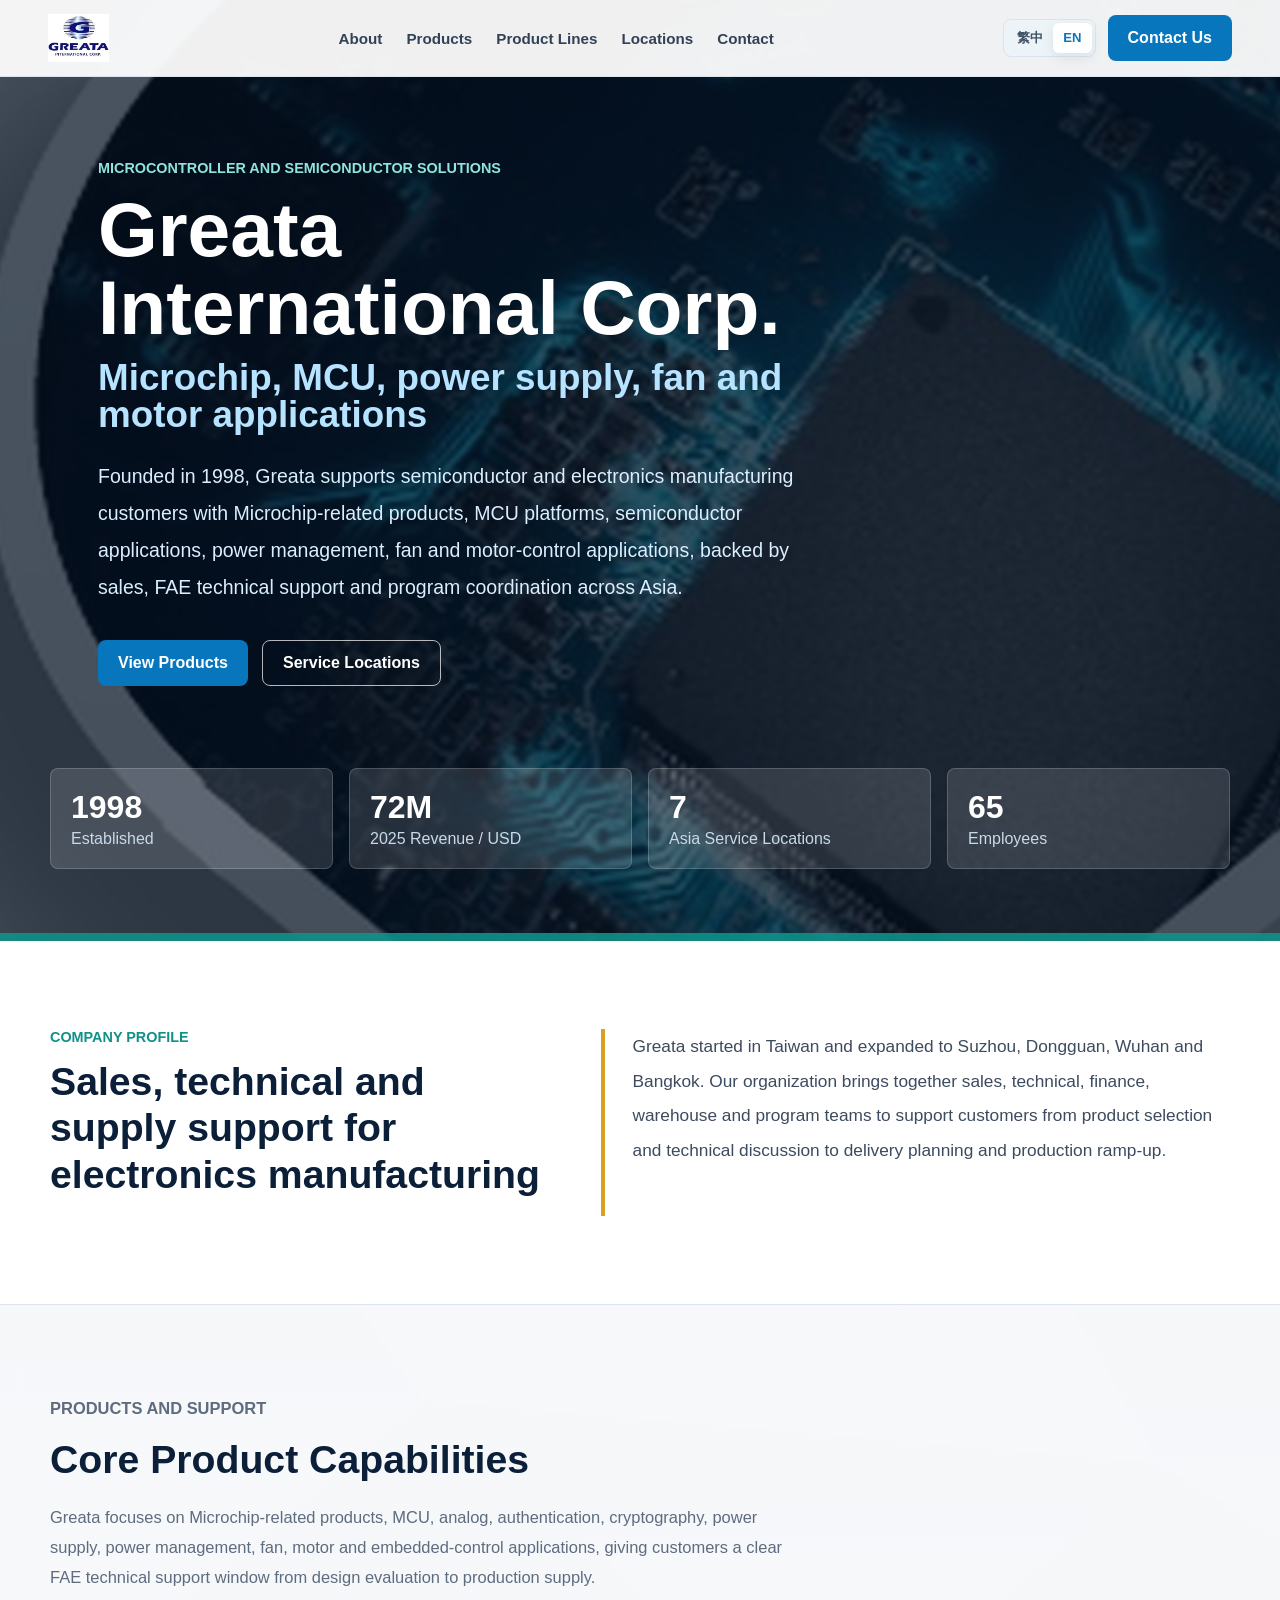
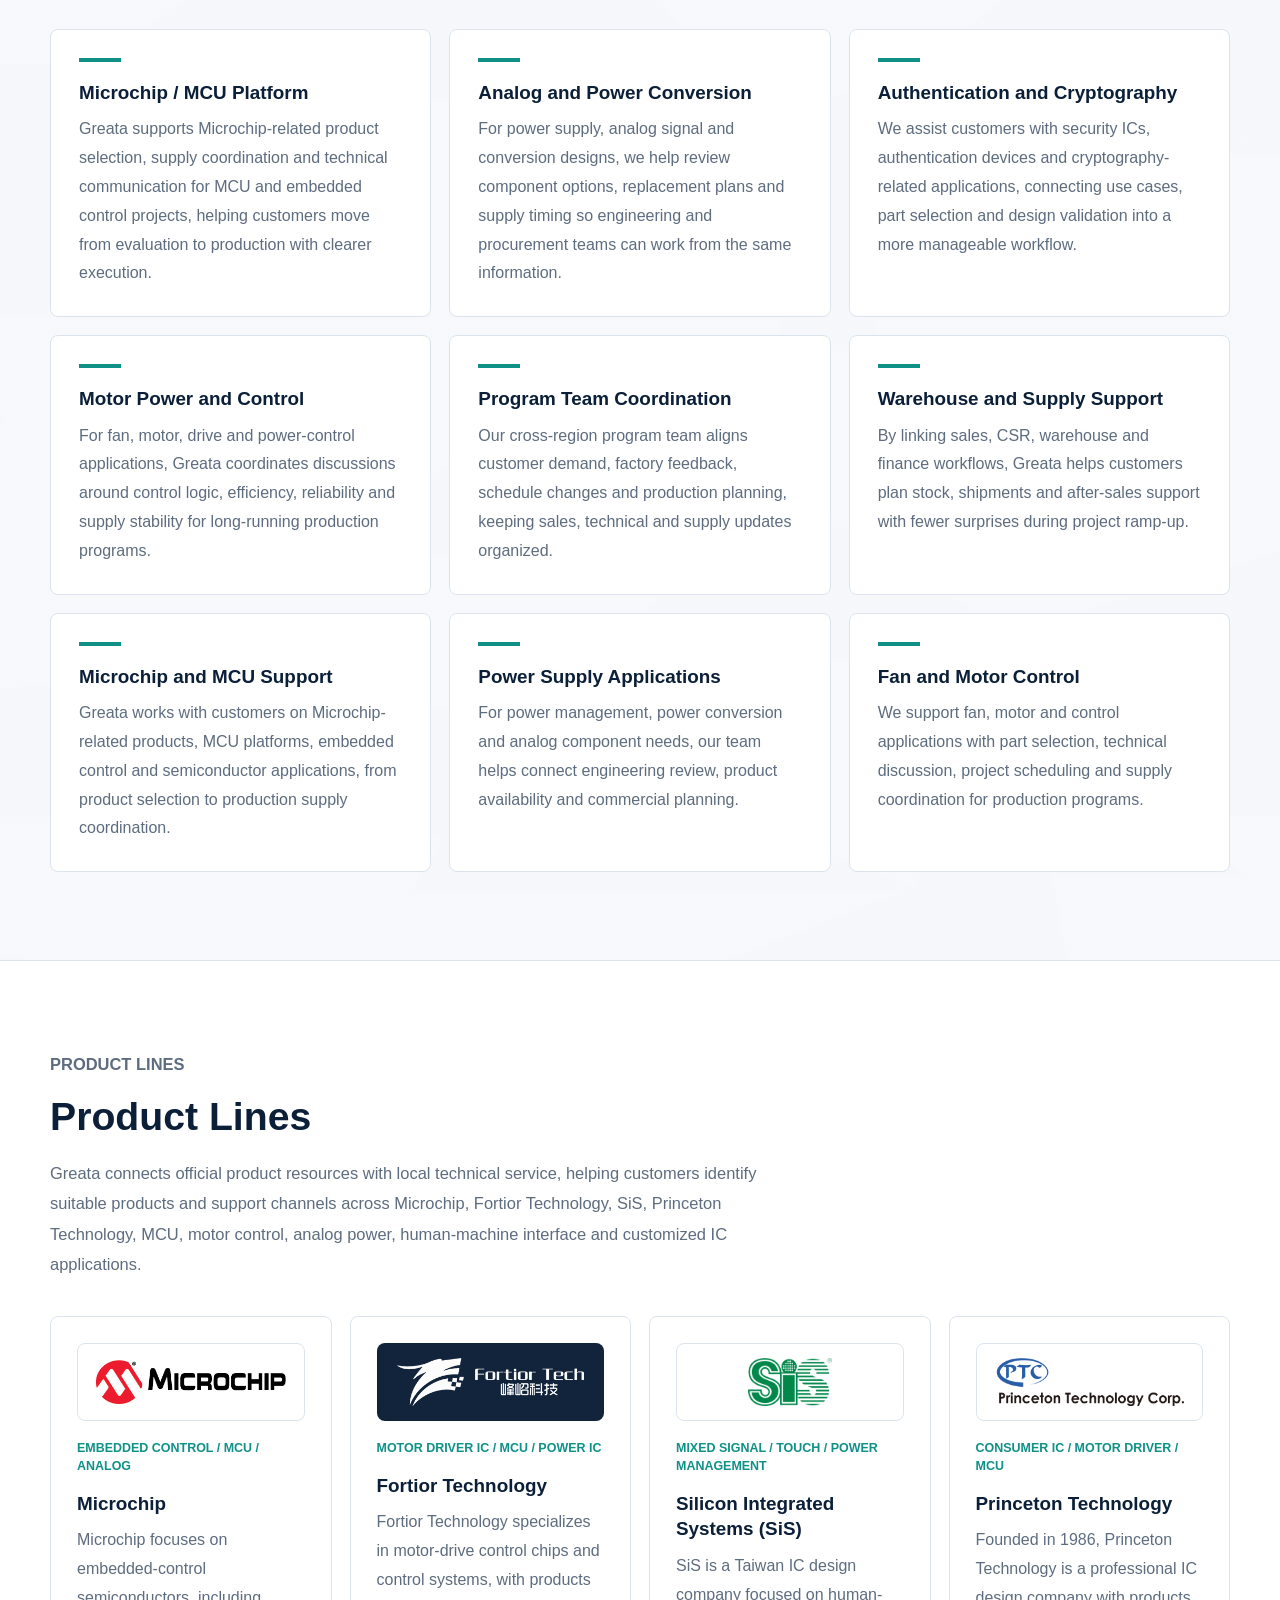
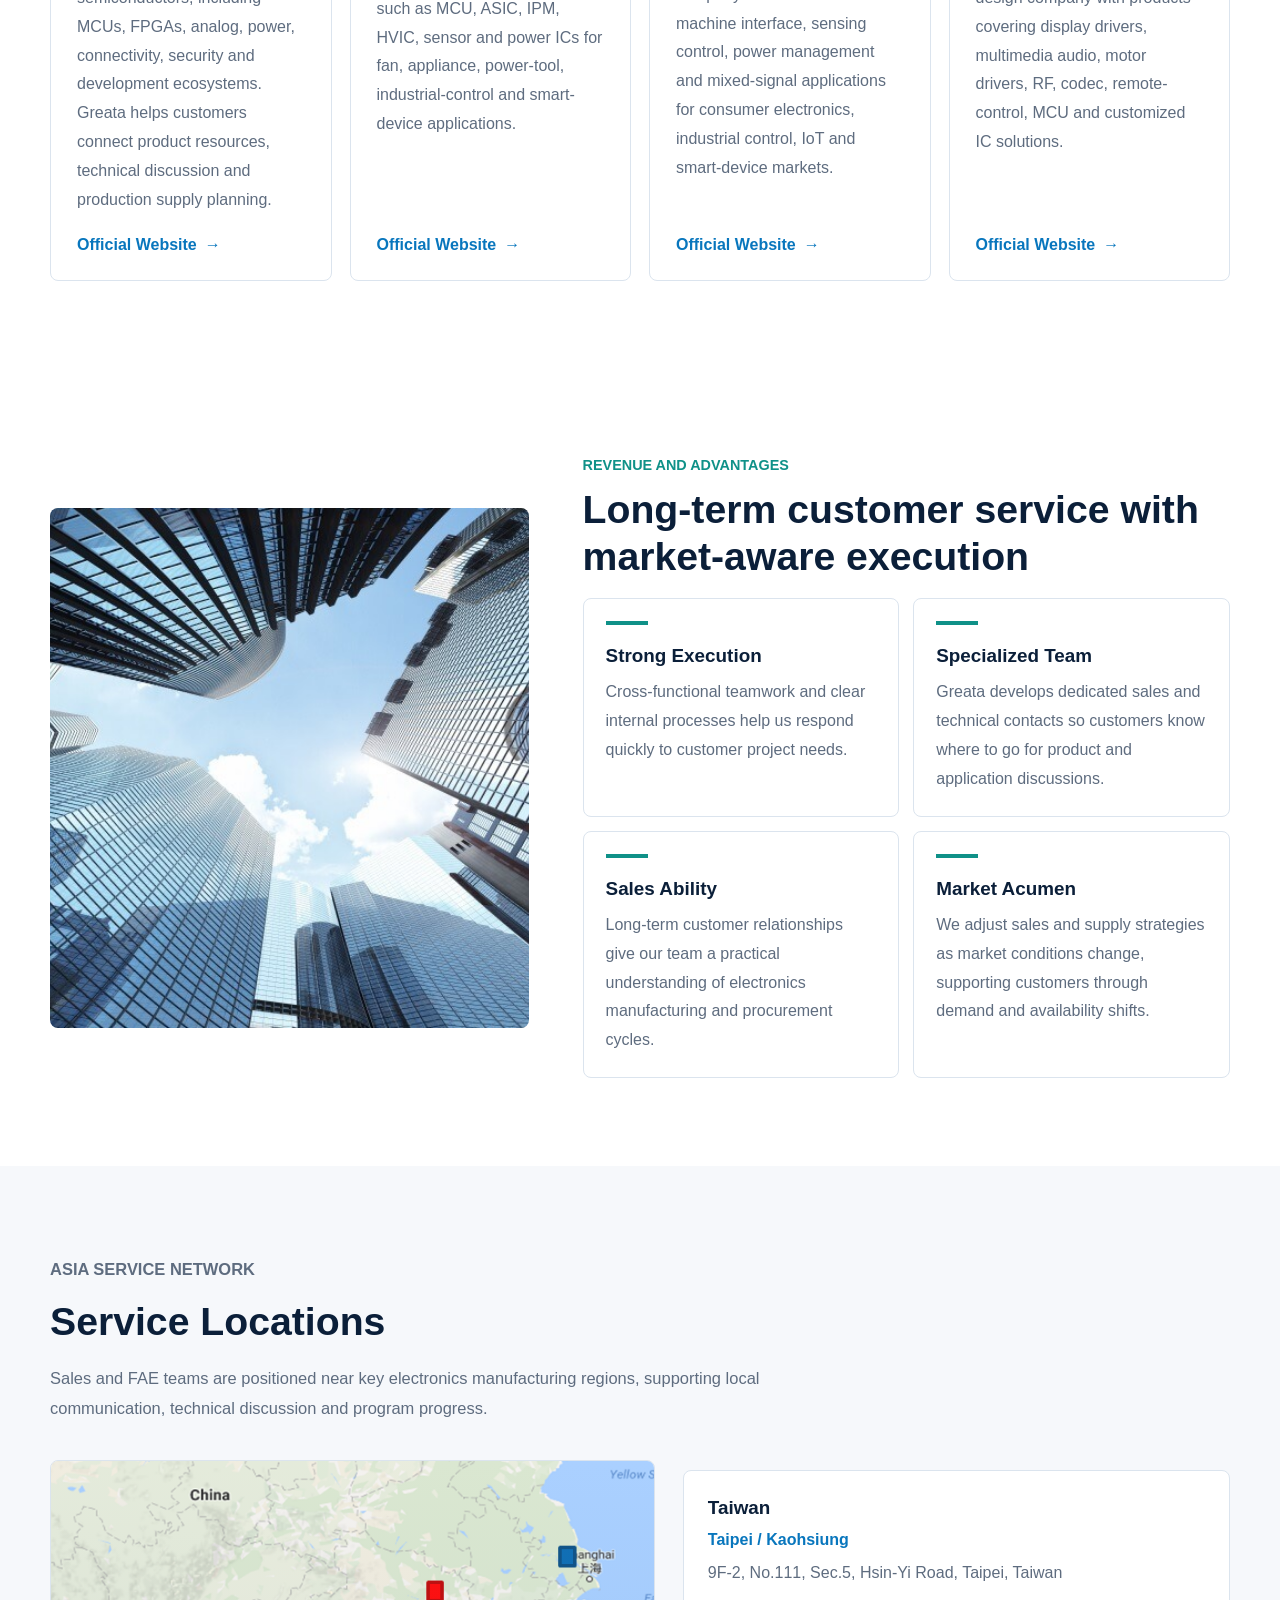
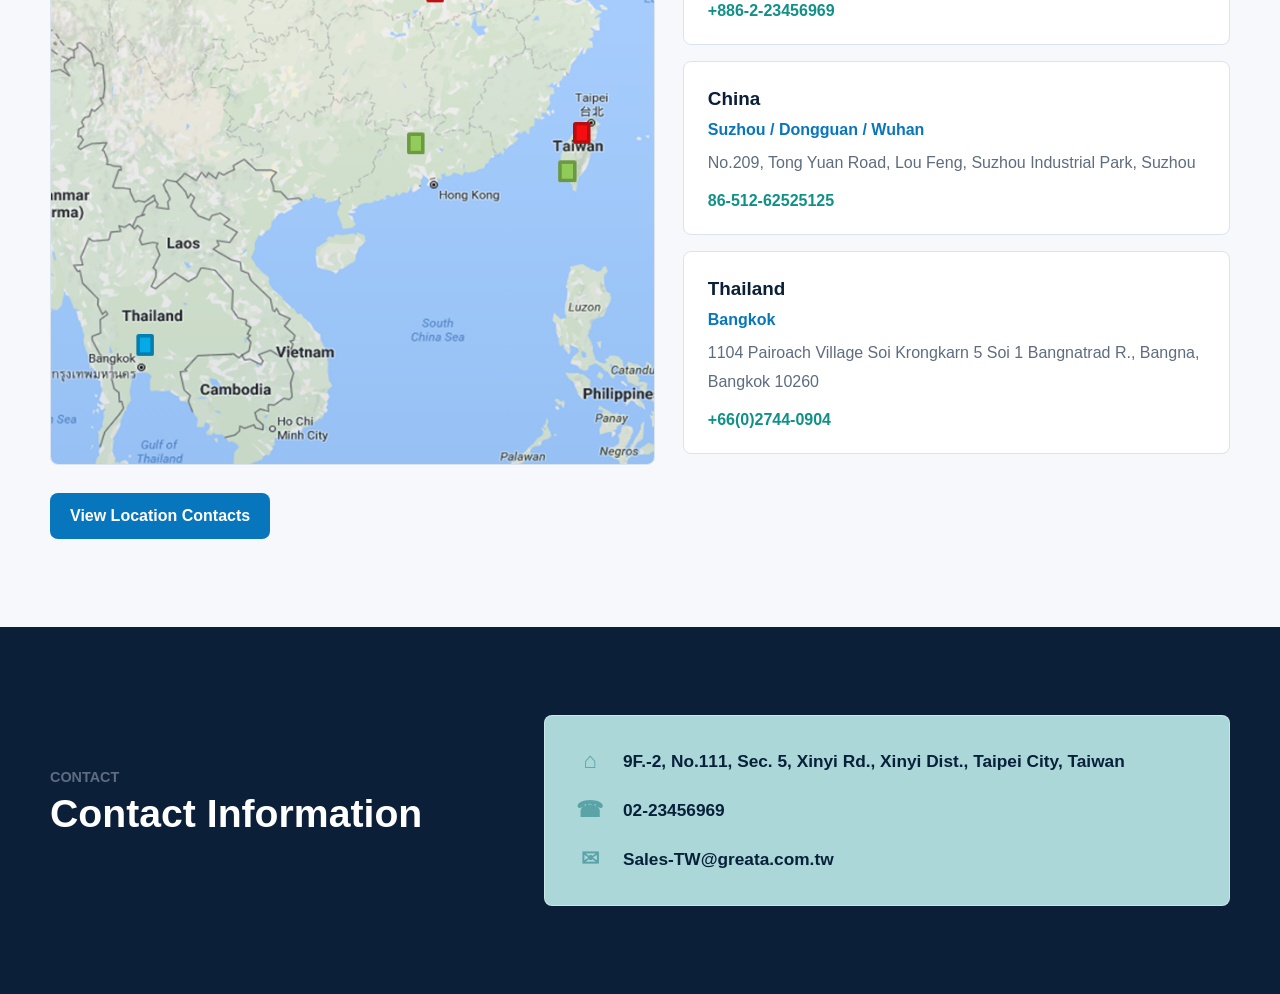
==== commit bd359026: "Move location team contacts to separate pages" ====
--- a/en/index.html
+++ b/en/index.html
@@ -249,139 +249,8 @@
                 </article>
             </div>
           </div>
-          <div class="team-directory" aria-label="Service location team contacts">
-            <section class="team-group">
-              <div class="team-group-heading">
-                <p>Taiwan</p>
-                <span>Taipei / Kaohsiung</span>
-              </div>
-              <div class="team-card-grid">
-                <article class="team-card">
-                  <div class="team-avatar" aria-hidden="true">TP</div>
-                  <div class="team-card-body">
-                    <span>Taipei</span>
-                    <h3>Name TBD</h3>
-                    <p>Taipei sales / technical contact</p>
-                    <dl>
-                      <div>
-                        <dt>Phone</dt>
-                        <dd><a href="tel:0223456969">02-23456969</a></dd>
-                      </div>
-                      <div>
-                        <dt>Email</dt>
-                        <dd><a href="mailto:Sales-TW@greata.com.tw">Sales-TW@greata.com.tw</a></dd>
-                      </div>
-                    </dl>
-                  </div>
-                </article>
-                <article class="team-card">
-                  <div class="team-avatar" aria-hidden="true">KH</div>
-                  <div class="team-card-body">
-                    <span>Kaohsiung</span>
-                    <h3>Name TBD</h3>
-                    <p>Kaohsiung sales / technical contact</p>
-                    <dl>
-                      <div>
-                        <dt>Phone</dt>
-                        <dd><a href="tel:0223456969">02-23456969</a></dd>
-                      </div>
-                      <div>
-                        <dt>Email</dt>
-                        <dd><a href="mailto:Sales-TW@greata.com.tw">Sales-TW@greata.com.tw</a></dd>
-                      </div>
-                    </dl>
-                  </div>
-                </article>
-              </div>
-            </section>
-            <section class="team-group">
-              <div class="team-group-heading">
-                <p>China</p>
-                <span>Suzhou / Dongguan / Wuhan</span>
-              </div>
-              <div class="team-card-grid">
-                <article class="team-card">
-                  <div class="team-avatar" aria-hidden="true">SZ</div>
-                  <div class="team-card-body">
-                    <span>Suzhou</span>
-                    <h3>Name TBD</h3>
-                    <p>Suzhou sales contact</p>
-                    <dl>
-                      <div>
-                        <dt>Phone</dt>
-                        <dd><a href="tel:8651262525125">86-512-62525125</a></dd>
-                      </div>
-                      <div>
-                        <dt>Email</dt>
-                        <dd>Email TBD</dd>
-                      </div>
-                    </dl>
-                  </div>
-                </article>
-                <article class="team-card">
-                  <div class="team-avatar" aria-hidden="true">DG</div>
-                  <div class="team-card-body">
-                    <span>Dongguan</span>
-                    <h3>Name TBD</h3>
-                    <p>Dongguan sales contact</p>
-                    <dl>
-                      <div>
-                        <dt>Phone</dt>
-                        <dd>Phone TBD</dd>
-                      </div>
-                      <div>
-                        <dt>Email</dt>
-                        <dd>Email TBD</dd>
-                      </div>
-                    </dl>
-                  </div>
-                </article>
-                <article class="team-card">
-                  <div class="team-avatar" aria-hidden="true">WH</div>
-                  <div class="team-card-body">
-                    <span>Wuhan</span>
-                    <h3>Name TBD</h3>
-                    <p>Wuhan sales contact</p>
-                    <dl>
-                      <div>
-                        <dt>Phone</dt>
-                        <dd>Phone TBD</dd>
-                      </div>
-                      <div>
-                        <dt>Email</dt>
-                        <dd>Email TBD</dd>
-                      </div>
-                    </dl>
-                  </div>
-                </article>
-              </div>
-            </section>
-            <section class="team-group">
-              <div class="team-group-heading">
-                <p>Thailand</p>
-                <span>Bangkok</span>
-              </div>
-              <div class="team-card-grid">
-                <article class="team-card">
-                  <div class="team-avatar" aria-hidden="true">BK</div>
-                  <div class="team-card-body">
-                    <span>Bangkok</span>
-                    <h3>Name TBD</h3>
-                    <p>Bangkok sales contact</p>
-                    <dl>
-                      <div>
-                        <dt>Phone</dt>
-                        <dd><a href="tel:+66027440904">+66(0)2744-0904</a></dd>
-                      </div>
-                      <div>
-                        <dt>Email</dt>
-                        <dd>Email TBD</dd>
-                      </div>
-                    </dl>
-                  </div>
-                </article>
-              </div>
-            </section>
+          <div class="location-actions">
+            <a class="primary-action" href="/en/service-team/">View Location Contacts</a>
           </div>
         </div>
       </section>
--- a/styles.css
+++ b/styles.css
@@ -690,6 +690,13 @@
   margin-top: 14px;
 }
 
+.location-actions {
+  display: flex;
+  flex-wrap: wrap;
+  gap: 14px;
+  margin-top: 28px;
+}
+
 .team-directory {
   display: grid;
   gap: 34px;
@@ -805,6 +812,40 @@
 
 .team-card-body a {
   color: var(--brand);
+}
+
+.team-page {
+  min-height: 100vh;
+}
+
+.team-page-hero {
+  background: #ffffff;
+  border-bottom: 1px solid var(--line);
+  padding: 142px 48px 58px;
+}
+
+.team-page-hero h1 {
+  color: var(--brand-navy);
+  font-size: 3rem;
+  line-height: 1.12;
+  margin-bottom: 18px;
+}
+
+.team-page-hero p:not(.section-kicker) {
+  color: var(--muted);
+  font-size: 1.08rem;
+  line-height: 1.85;
+  margin-bottom: 0;
+  max-width: 760px;
+}
+
+.team-page-section {
+  background: var(--background);
+  padding-top: 64px;
+}
+
+.team-page-section .team-directory {
+  margin-top: 0;
 }
 
 .contact-section {
@@ -929,6 +970,10 @@
     padding: 128px 22px 48px;
   }
 
+  .team-page-hero {
+    padding: 120px 22px 48px;
+  }
+
   h1 {
     font-size: 3.1rem;
   }
@@ -1001,6 +1046,10 @@
     min-height: 660px;
   }
 
+  .team-page-hero h1 {
+    font-size: 2.25rem;
+  }
+
   h1 {
     font-size: 2.45rem;
   }
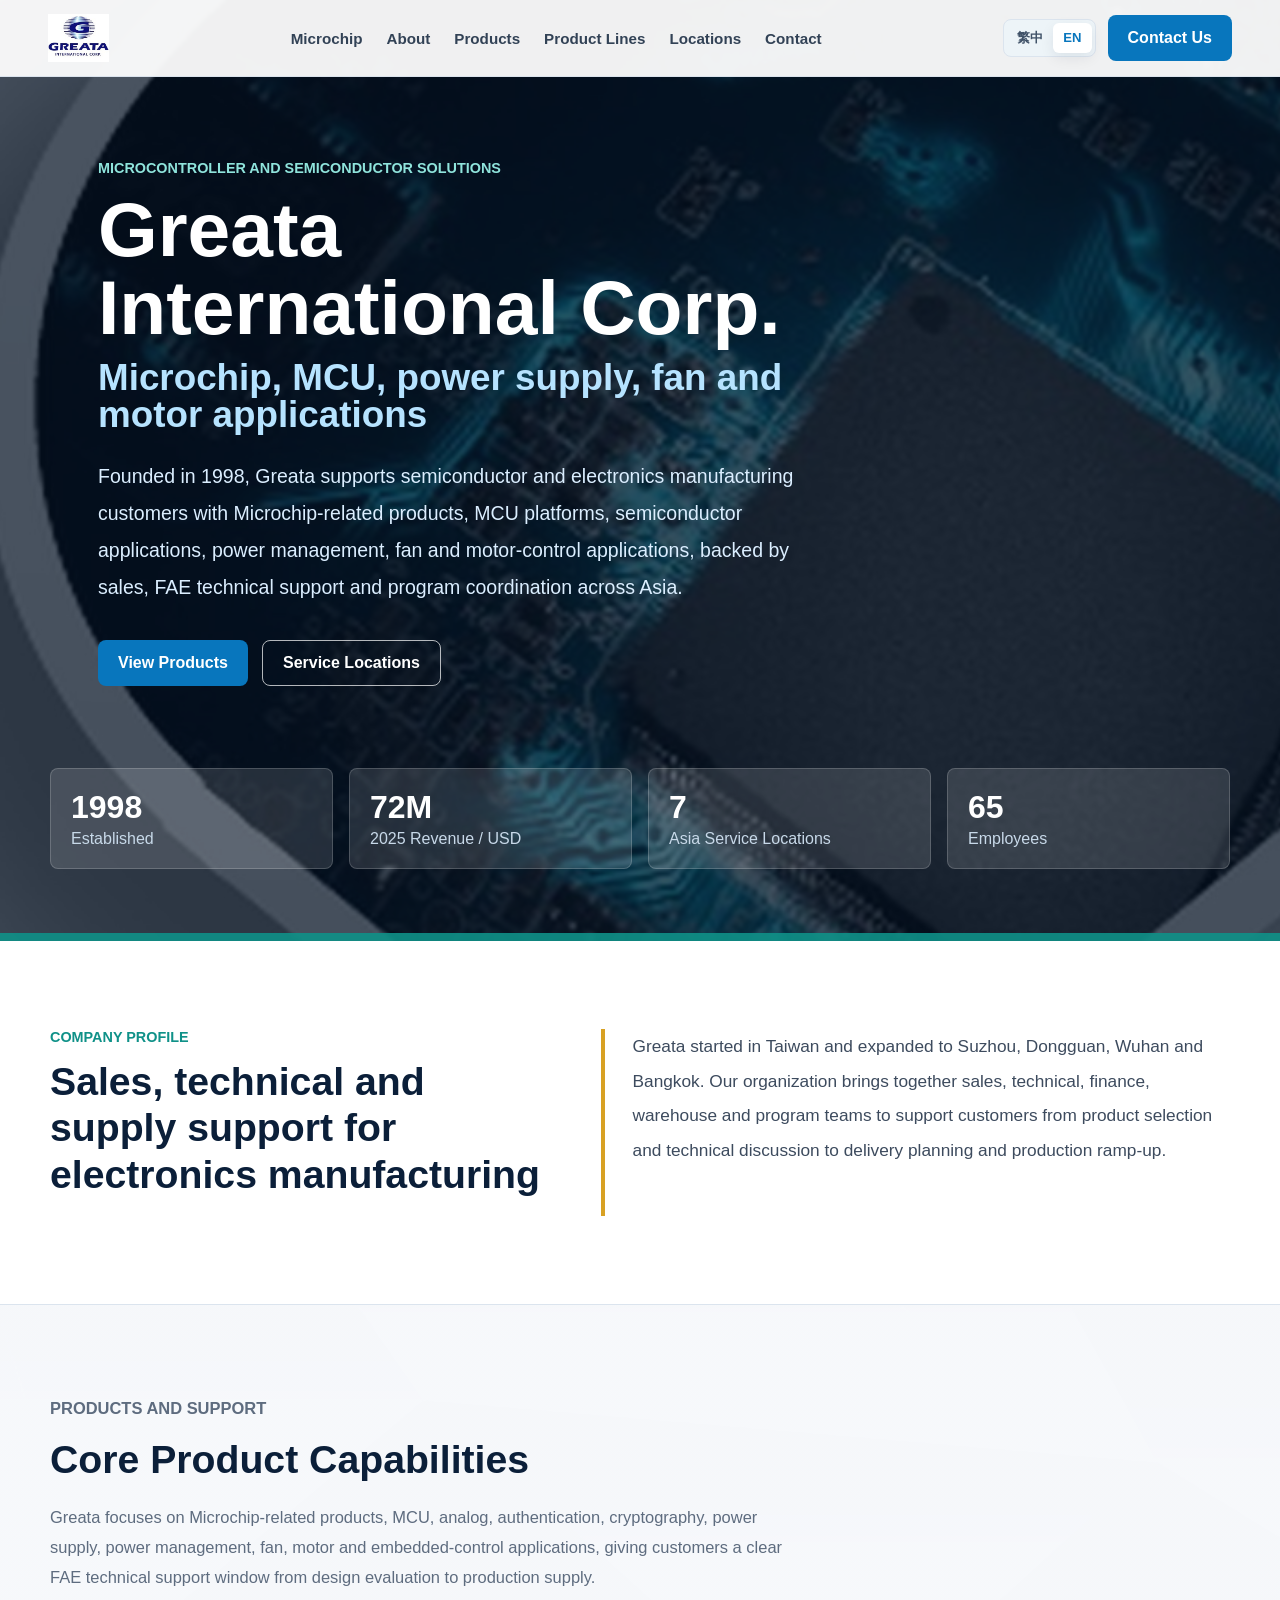
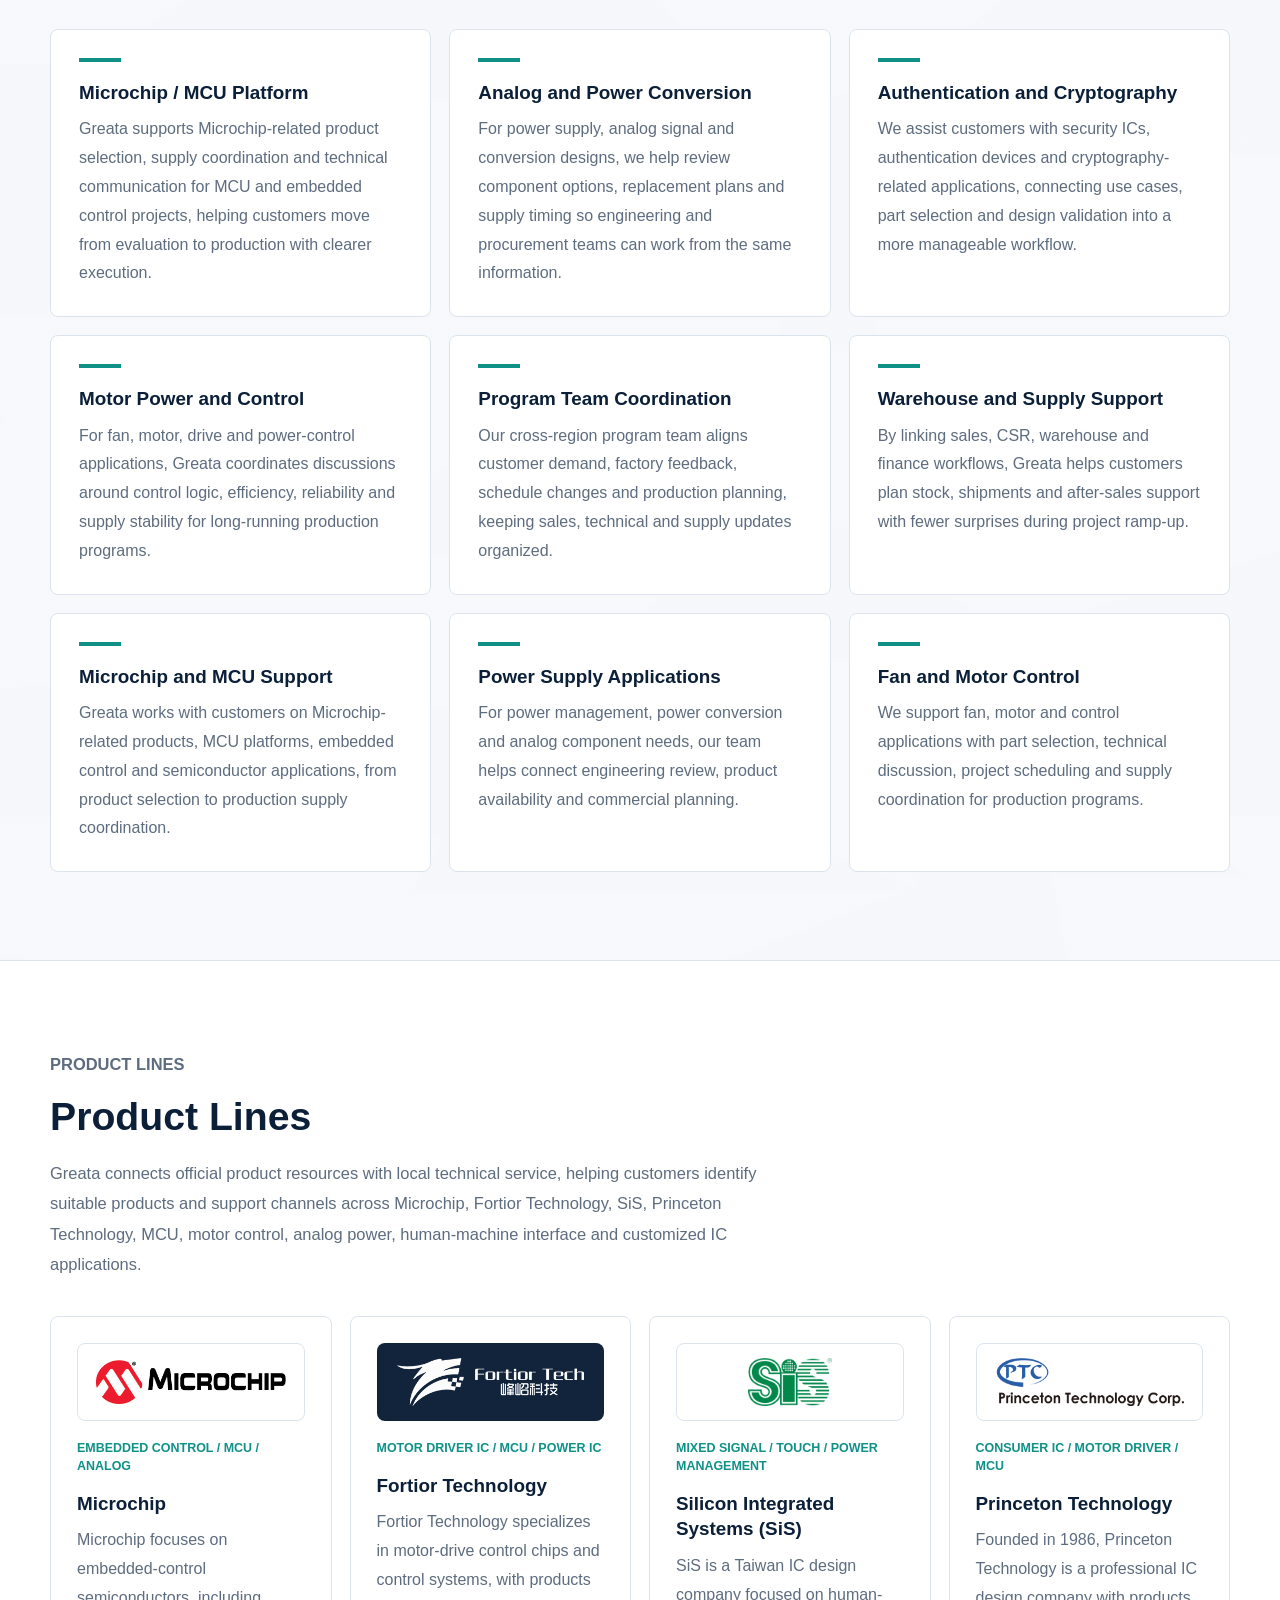
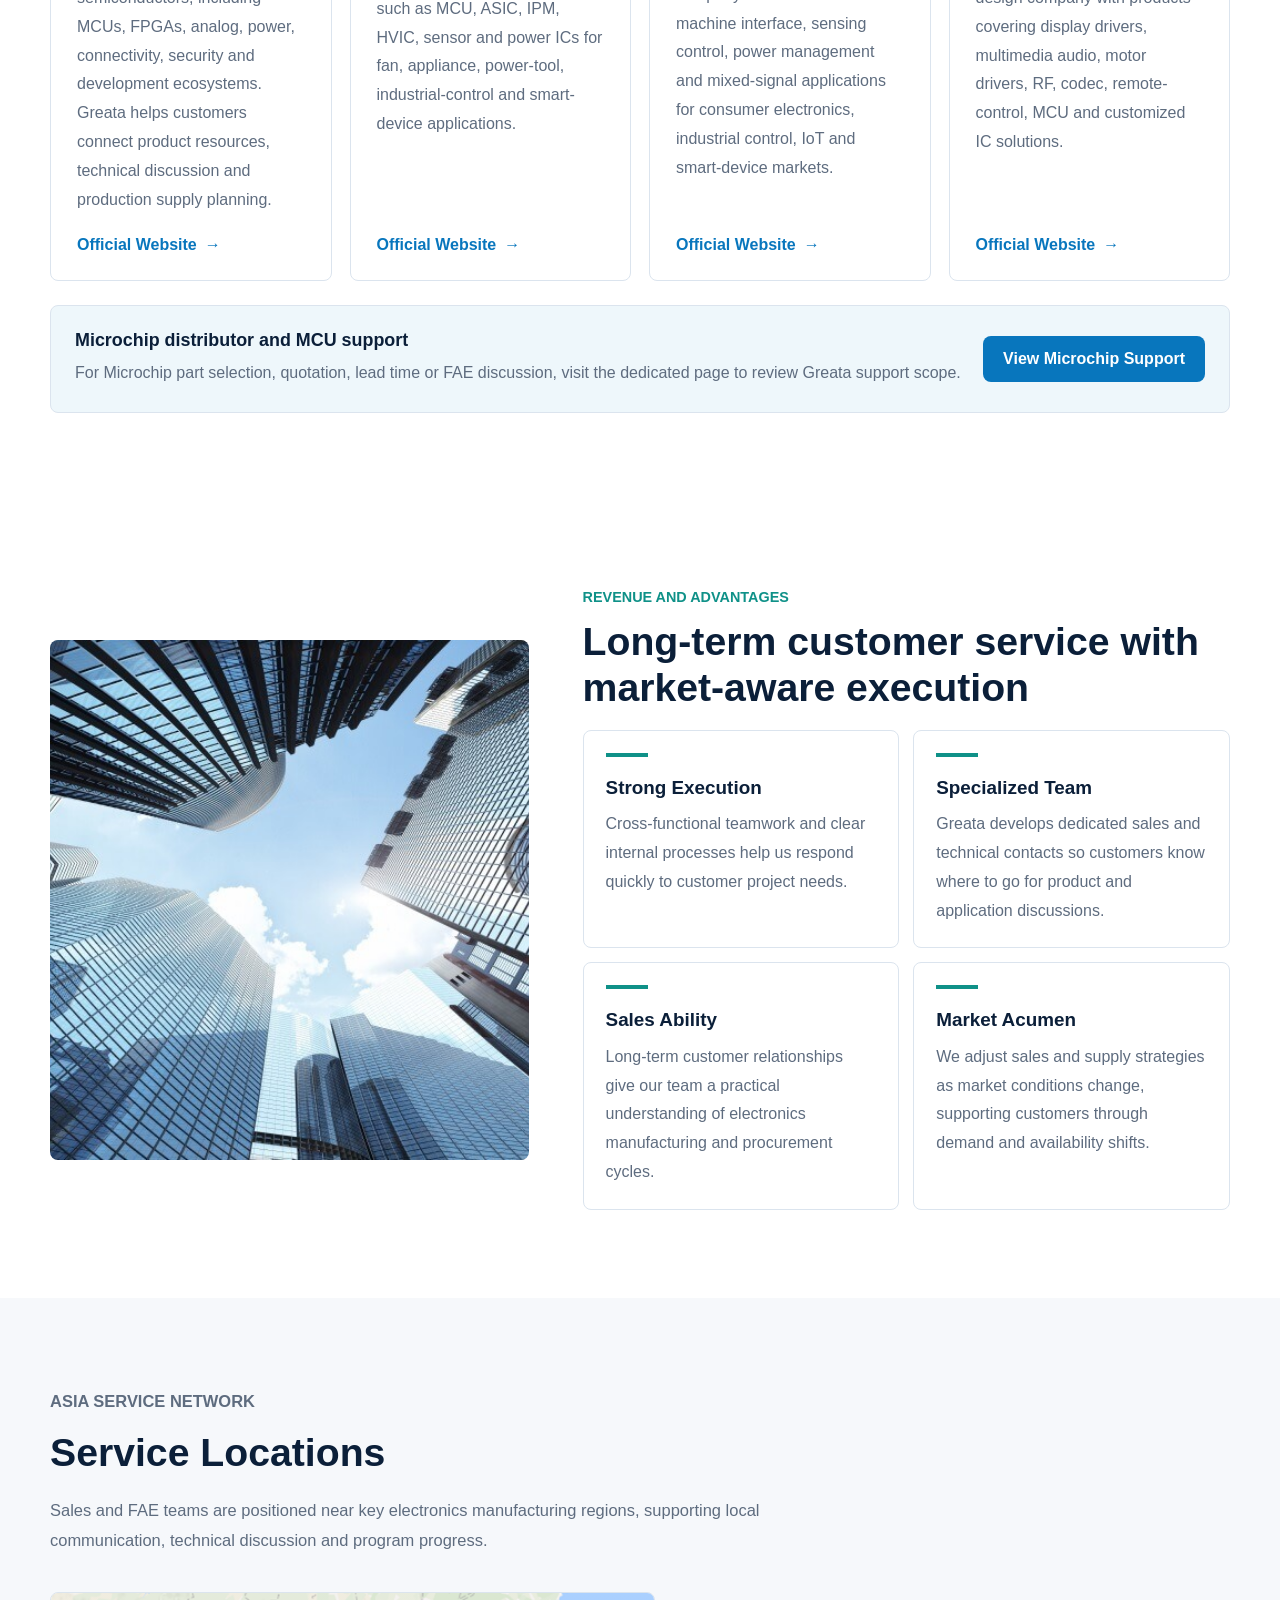
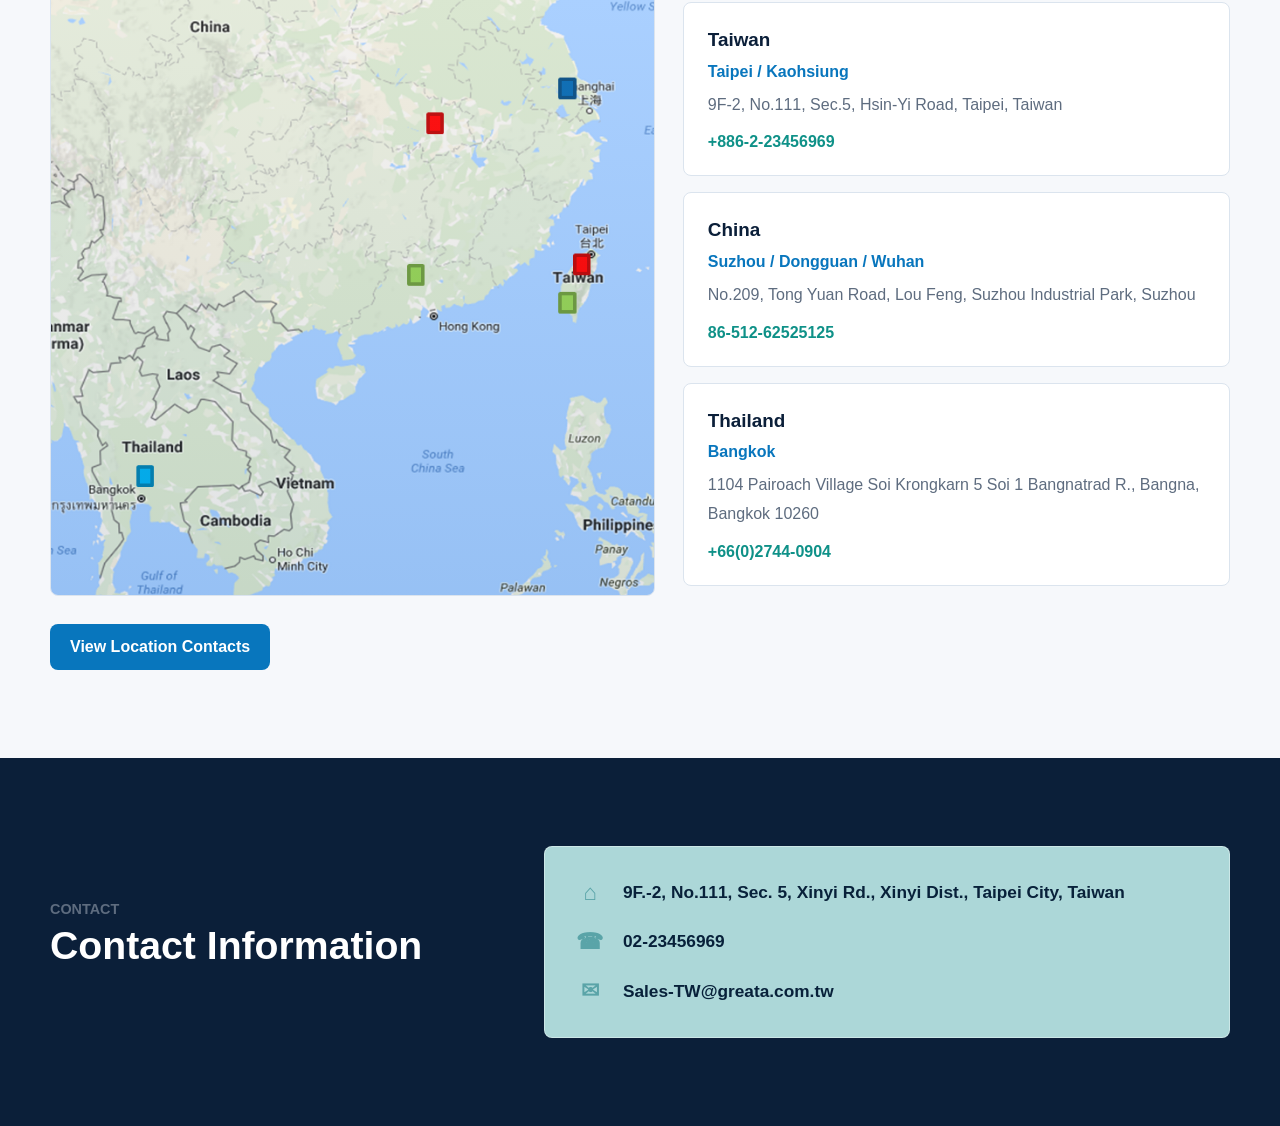
==== commit 2bf21420: "Add Microchip distributor landing page" ====
--- a/en/index.html
+++ b/en/index.html
@@ -31,6 +31,7 @@
           <img src="../assets/greata-logo.jpg" alt="Greata International Corp.">
         </a>
         <nav aria-label="Primary navigation">
+          <a href="/en/microchip/">Microchip</a>
           <a href="#about">About</a>
           <a href="#capabilities">Products</a>
           <a href="#product-lines">Product Lines</a>
@@ -183,6 +184,13 @@
               <p>Founded in 1986, Princeton Technology is a professional IC design company with products covering display drivers, multimedia audio, motor drivers, RF, codec, remote-control, MCU and customized IC solutions.</p>
               <a href="https://www.princeton.com.tw/" target="_blank" rel="noreferrer">Official Website</a>
             </article>
+          </div>
+          <div class="microchip-link-panel">
+            <div>
+              <strong>Microchip distributor and MCU support</strong>
+              <p>For Microchip part selection, quotation, lead time or FAE discussion, visit the dedicated page to review Greata support scope.</p>
+            </div>
+            <a class="primary-action" href="/en/microchip/">View Microchip Support</a>
           </div>
         </div>
       </section>
--- a/styles.css
+++ b/styles.css
@@ -490,6 +490,8 @@
 .capability-card p,
 .topic-card p,
 .product-line-card p,
+.microchip-link-panel p,
+.microchip-support-card p,
 .team-card p,
 .advantage-grid p,
 .location-card p,
@@ -582,6 +584,196 @@
 .product-line-card a:hover::after,
 .product-line-card a:focus::after {
   transform: translateX(4px);
+}
+
+.microchip-link-panel {
+  align-items: center;
+  background: #eef7fb;
+  border: 1px solid var(--line);
+  border-radius: 8px;
+  display: grid;
+  gap: 20px;
+  grid-template-columns: minmax(0, 1fr) auto;
+  margin-top: 24px;
+  padding: 24px;
+}
+
+.microchip-link-panel strong {
+  color: var(--brand-navy);
+  display: block;
+  font-size: 1.12rem;
+  margin-bottom: 8px;
+}
+
+.microchip-page {
+  min-height: 100vh;
+}
+
+.microchip-hero {
+  background:
+    linear-gradient(rgba(8, 61, 119, 0.9), rgba(11, 31, 57, 0.92)),
+    url("assets/semiconductor-board.jpg") center / cover no-repeat;
+  color: #ffffff;
+  padding: 150px 48px 72px;
+}
+
+.microchip-hero-grid {
+  align-items: center;
+  display: grid;
+  gap: 48px;
+  grid-template-columns: minmax(0, 1fr) minmax(300px, 0.48fr);
+}
+
+.microchip-hero h1 {
+  color: #ffffff;
+  font-size: 3.35rem;
+  line-height: 1.1;
+}
+
+.microchip-hero p:not(.section-kicker) {
+  color: #dbeeff;
+  font-size: 1.14rem;
+  line-height: 1.9;
+  margin-bottom: 30px;
+}
+
+.microchip-secondary {
+  border-color: rgba(255, 255, 255, 0.82);
+}
+
+.microchip-logo-panel {
+  background: rgba(255, 255, 255, 0.95);
+  border: 1px solid rgba(255, 255, 255, 0.42);
+  border-radius: 8px;
+  color: var(--brand-navy);
+  display: grid;
+  gap: 20px;
+  justify-items: center;
+  padding: 34px;
+}
+
+.microchip-logo-panel img {
+  max-height: 76px;
+  object-fit: contain;
+  width: min(100%, 280px);
+}
+
+.microchip-logo-panel span {
+  color: var(--muted);
+  font-weight: 900;
+  text-align: center;
+}
+
+.microchip-section {
+  background: var(--background);
+}
+
+.microchip-section.is-white {
+  background: #ffffff;
+  border-top: 1px solid var(--line);
+}
+
+.microchip-support-grid {
+  display: grid;
+  gap: 18px;
+  grid-template-columns: repeat(4, minmax(0, 1fr));
+}
+
+.microchip-support-card {
+  background: var(--panel);
+  border: 1px solid var(--line);
+  border-radius: 8px;
+  min-height: 260px;
+  padding: 26px;
+  transition:
+    border-color 0.25s ease,
+    box-shadow 0.25s ease,
+    transform 0.25s ease;
+}
+
+.microchip-support-card:hover {
+  border-color: rgba(8, 118, 189, 0.34);
+  box-shadow: 0 18px 38px rgba(11, 31, 57, 0.08);
+  transform: translateY(-5px);
+}
+
+.microchip-support-card::before {
+  background: var(--amber);
+  content: "";
+  display: block;
+  height: 4px;
+  margin-bottom: 18px;
+  width: 42px;
+}
+
+.microchip-process-layout {
+  align-items: start;
+  display: grid;
+  gap: 48px;
+  grid-template-columns: minmax(0, 0.88fr) minmax(320px, 1fr);
+}
+
+.microchip-process-layout p {
+  color: var(--muted);
+  line-height: 1.85;
+}
+
+.microchip-process-list {
+  counter-reset: flow;
+  display: grid;
+  gap: 14px;
+  list-style: none;
+  margin: 0;
+  padding: 0;
+}
+
+.microchip-process-list li {
+  align-items: center;
+  background: var(--panel);
+  border: 1px solid var(--line);
+  border-radius: 8px;
+  color: #26374b;
+  display: grid;
+  font-weight: 900;
+  gap: 14px;
+  grid-template-columns: 44px minmax(0, 1fr);
+  padding: 18px;
+}
+
+.microchip-process-list li::before {
+  align-items: center;
+  background: var(--brand);
+  border-radius: 8px;
+  color: #ffffff;
+  content: counter(flow);
+  counter-increment: flow;
+  display: flex;
+  font-weight: 900;
+  height: 44px;
+  justify-content: center;
+  width: 44px;
+}
+
+.microchip-cta {
+  background: var(--brand-navy);
+  color: #ffffff;
+}
+
+.microchip-cta h2 {
+  color: #ffffff;
+}
+
+.microchip-cta p {
+  color: #cfdfed;
+  line-height: 1.85;
+  margin-bottom: 0;
+}
+
+.microchip-cta-layout {
+  align-items: center;
+  display: grid;
+  gap: 36px;
+  grid-template-columns: minmax(0, 1fr) auto;
 }
 
 .proof-section {
@@ -932,6 +1124,7 @@
   .capability-card,
   .topic-card,
   .product-line-card,
+  .microchip-support-card,
   .team-card,
   .proof-grid,
   .locations-section .section-heading,
@@ -998,6 +1191,10 @@
   .capability-grid,
   .topic-grid,
   .product-line-grid,
+  .microchip-support-grid,
+  .microchip-hero-grid,
+  .microchip-process-layout,
+  .microchip-cta-layout,
   .team-card-grid,
   .two-column,
   .proof-grid,
@@ -1010,6 +1207,18 @@
     margin-top: 54px;
   }
 
+  .microchip-link-panel {
+    grid-template-columns: 1fr;
+  }
+
+  .microchip-hero {
+    padding: 128px 22px 54px;
+  }
+
+  .microchip-hero h1 {
+    font-size: 2.6rem;
+  }
+
   .image-panel img {
     height: auto;
     min-height: 360px;
@@ -1083,6 +1292,18 @@
     min-height: auto;
   }
 
+  .microchip-support-card {
+    min-height: auto;
+  }
+
+  .microchip-hero h1 {
+    font-size: 2.2rem;
+  }
+
+  .microchip-cta-layout {
+    align-items: start;
+  }
+
   .team-group-heading {
     align-items: flex-start;
     flex-direction: column;
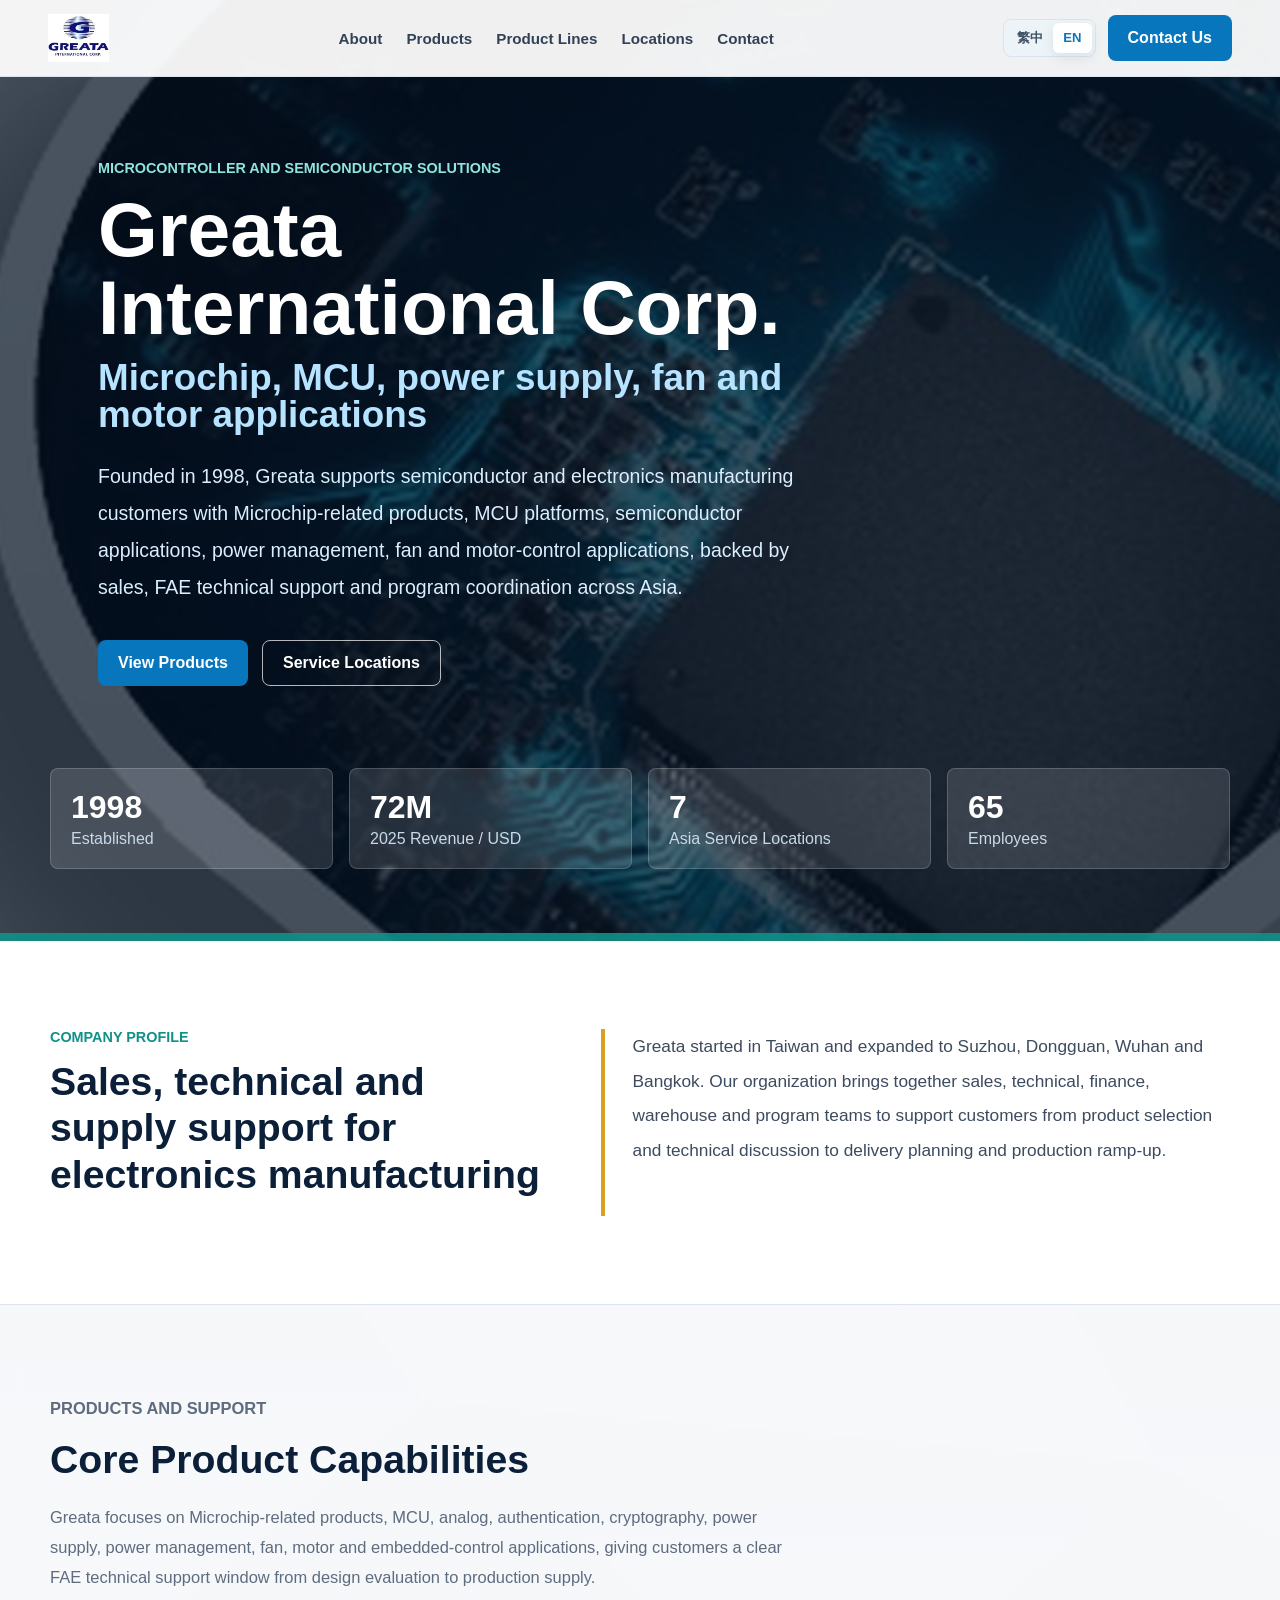
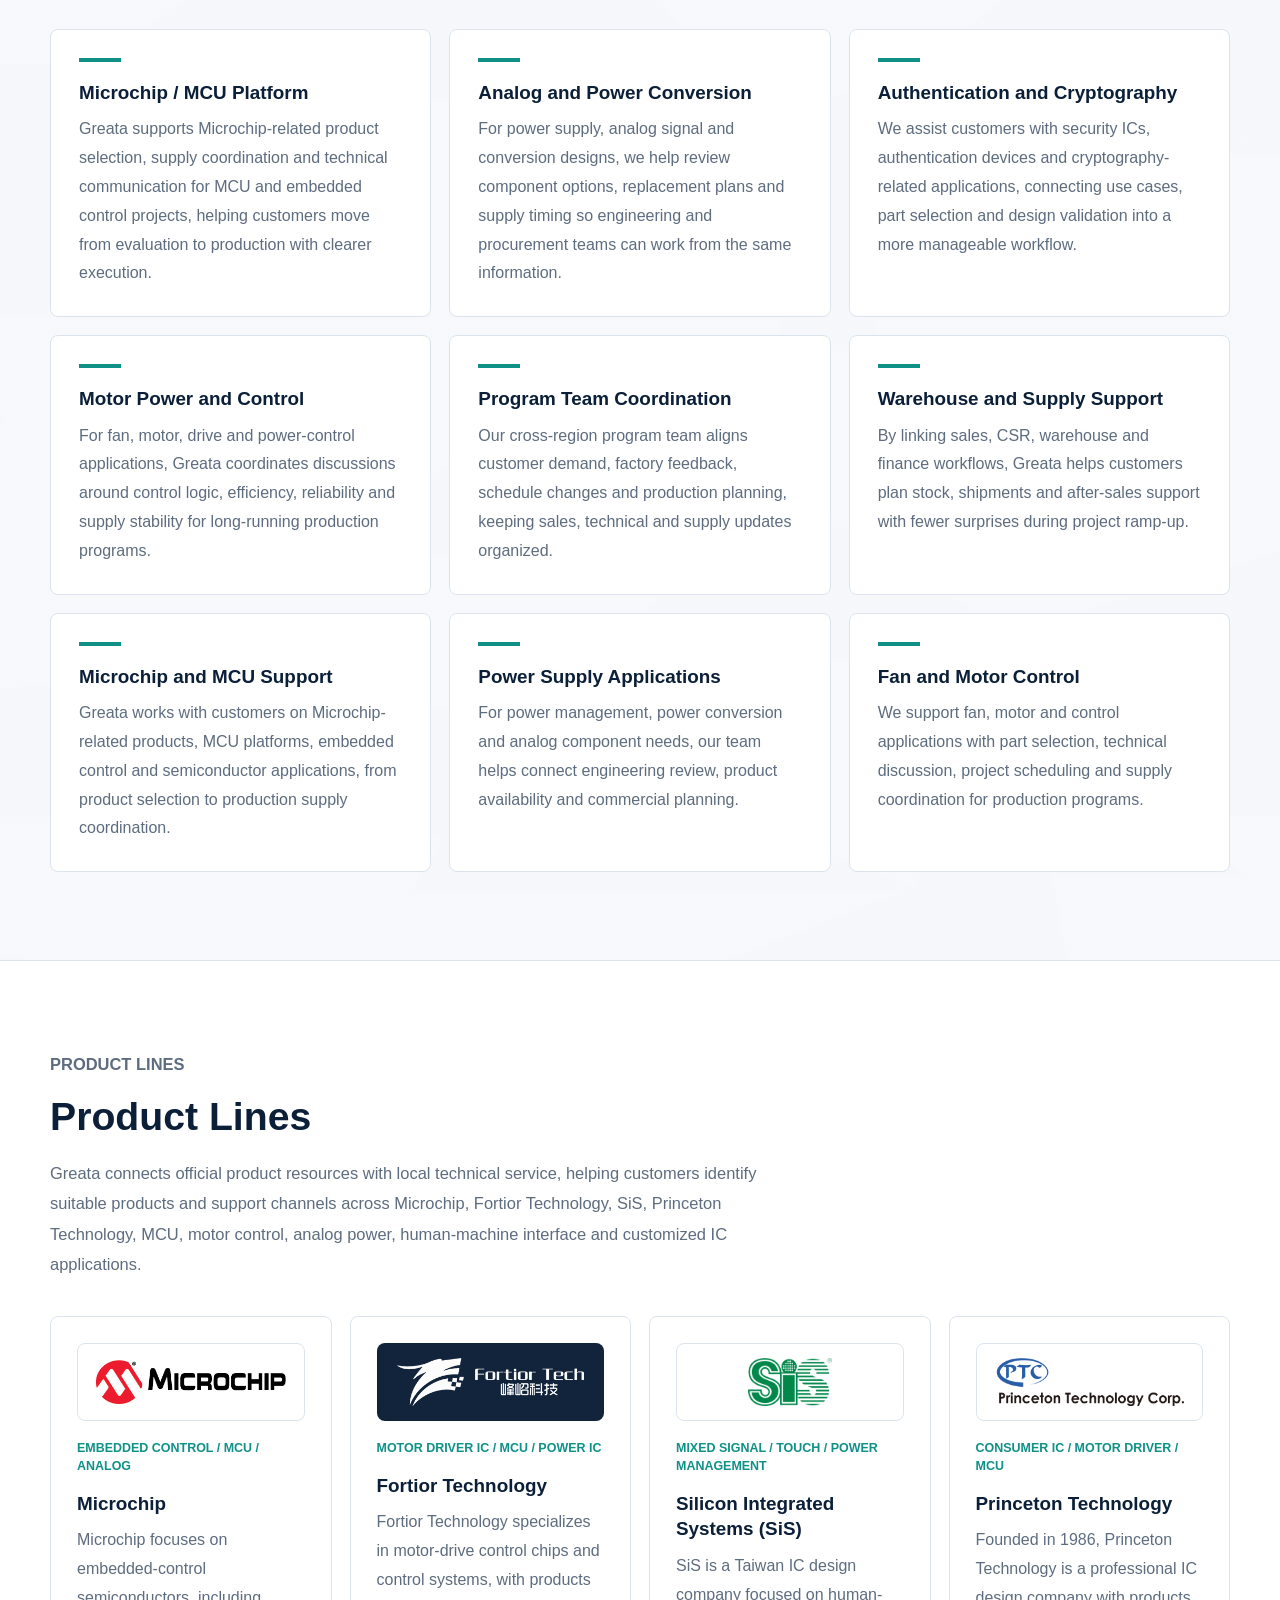
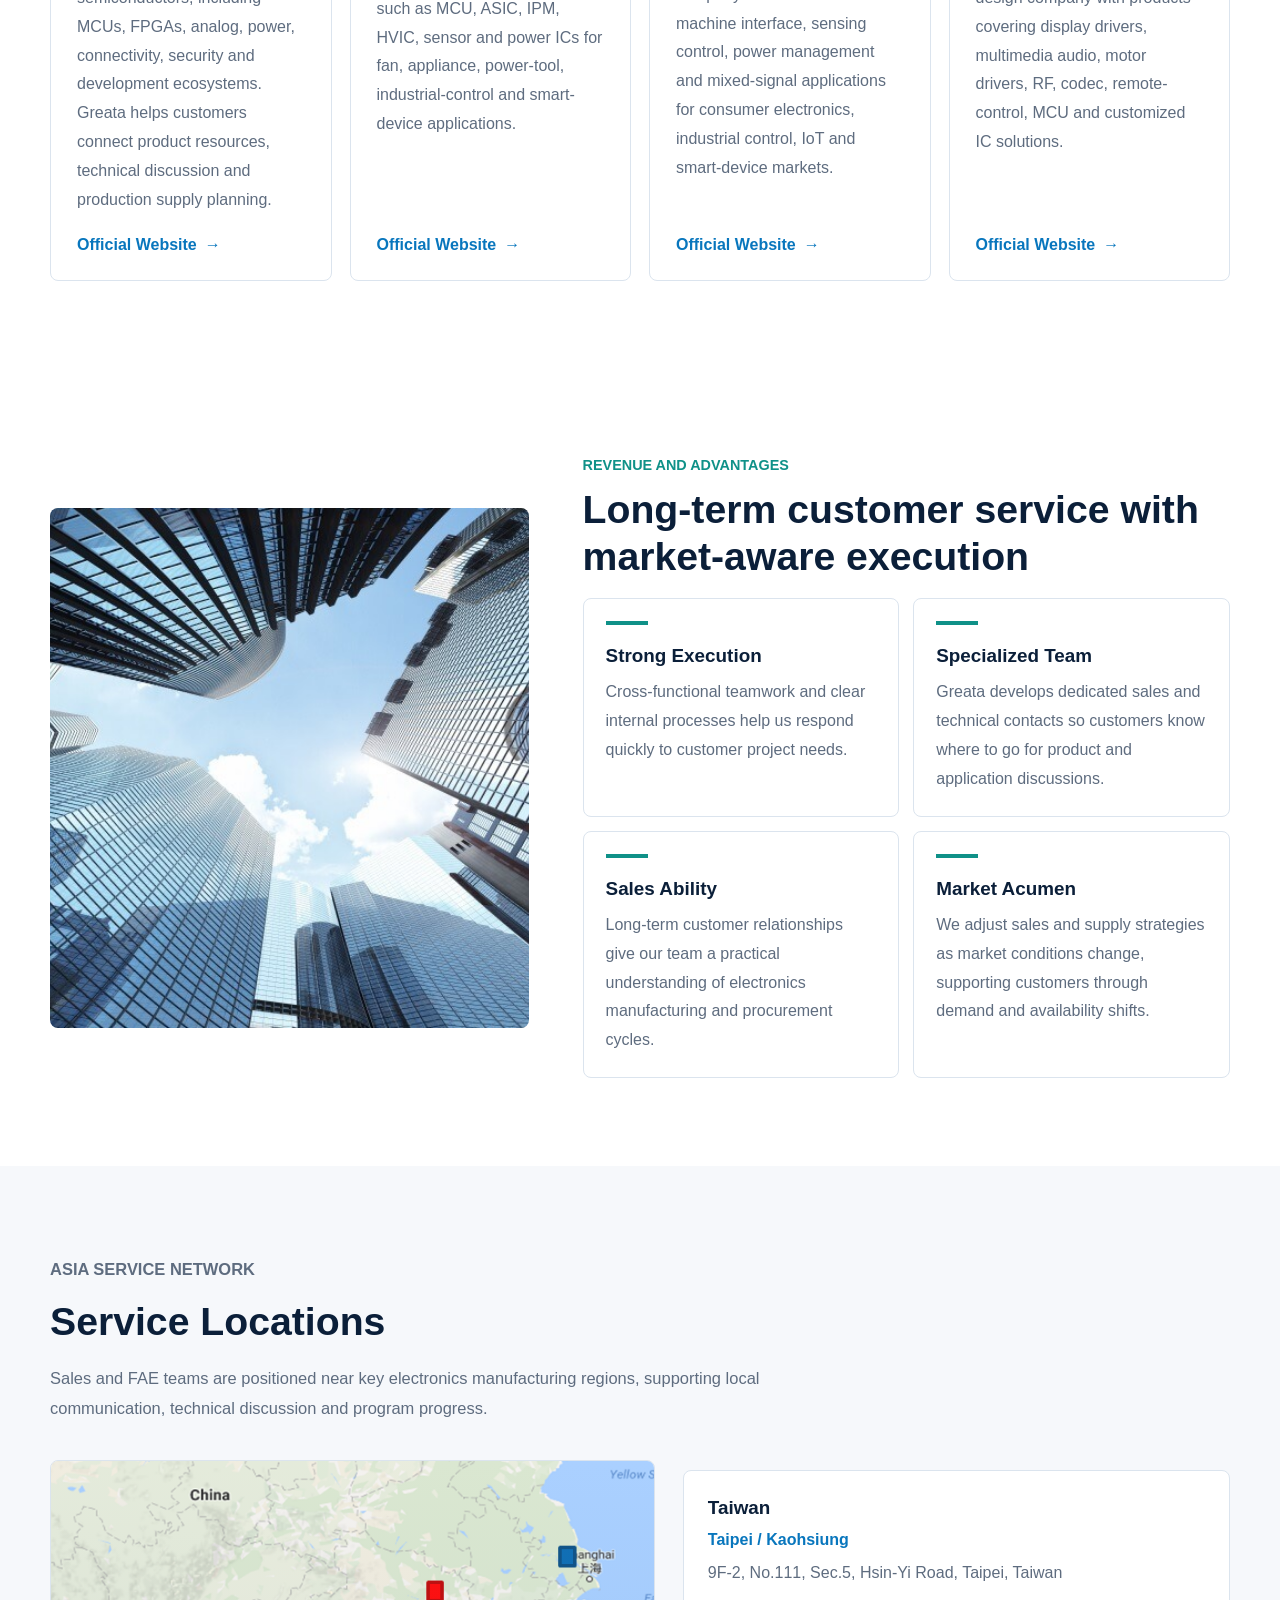
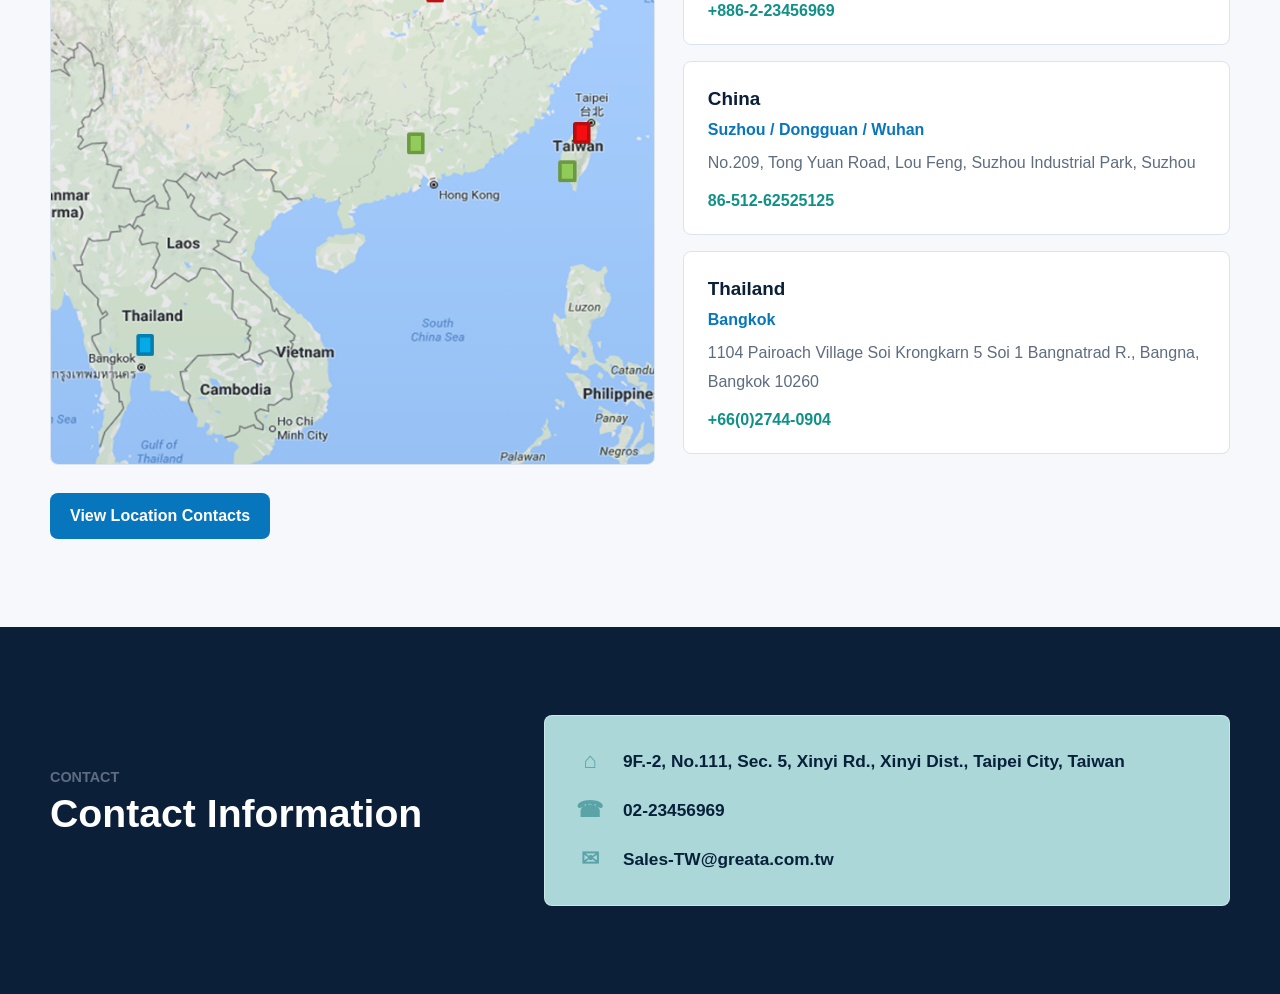
==== commit fa496d30: "Hide Microchip landing page from homepage navigation" ====
--- a/en/index.html
+++ b/en/index.html
@@ -31,7 +31,6 @@
           <img src="../assets/greata-logo.jpg" alt="Greata International Corp.">
         </a>
         <nav aria-label="Primary navigation">
-          <a href="/en/microchip/">Microchip</a>
           <a href="#about">About</a>
           <a href="#capabilities">Products</a>
           <a href="#product-lines">Product Lines</a>
@@ -184,13 +183,6 @@
               <p>Founded in 1986, Princeton Technology is a professional IC design company with products covering display drivers, multimedia audio, motor drivers, RF, codec, remote-control, MCU and customized IC solutions.</p>
               <a href="https://www.princeton.com.tw/" target="_blank" rel="noreferrer">Official Website</a>
             </article>
-          </div>
-          <div class="microchip-link-panel">
-            <div>
-              <strong>Microchip distributor and MCU support</strong>
-              <p>For Microchip part selection, quotation, lead time or FAE discussion, visit the dedicated page to review Greata support scope.</p>
-            </div>
-            <a class="primary-action" href="/en/microchip/">View Microchip Support</a>
           </div>
         </div>
       </section>
--- a/styles.css
+++ b/styles.css
@@ -490,7 +490,6 @@
 .capability-card p,
 .topic-card p,
 .product-line-card p,
-.microchip-link-panel p,
 .microchip-support-card p,
 .team-card p,
 .advantage-grid p,
@@ -584,25 +583,6 @@
 .product-line-card a:hover::after,
 .product-line-card a:focus::after {
   transform: translateX(4px);
-}
-
-.microchip-link-panel {
-  align-items: center;
-  background: #eef7fb;
-  border: 1px solid var(--line);
-  border-radius: 8px;
-  display: grid;
-  gap: 20px;
-  grid-template-columns: minmax(0, 1fr) auto;
-  margin-top: 24px;
-  padding: 24px;
-}
-
-.microchip-link-panel strong {
-  color: var(--brand-navy);
-  display: block;
-  font-size: 1.12rem;
-  margin-bottom: 8px;
 }
 
 .microchip-page {
@@ -1207,10 +1187,6 @@
     margin-top: 54px;
   }
 
-  .microchip-link-panel {
-    grid-template-columns: 1fr;
-  }
-
   .microchip-hero {
     padding: 128px 22px 54px;
   }
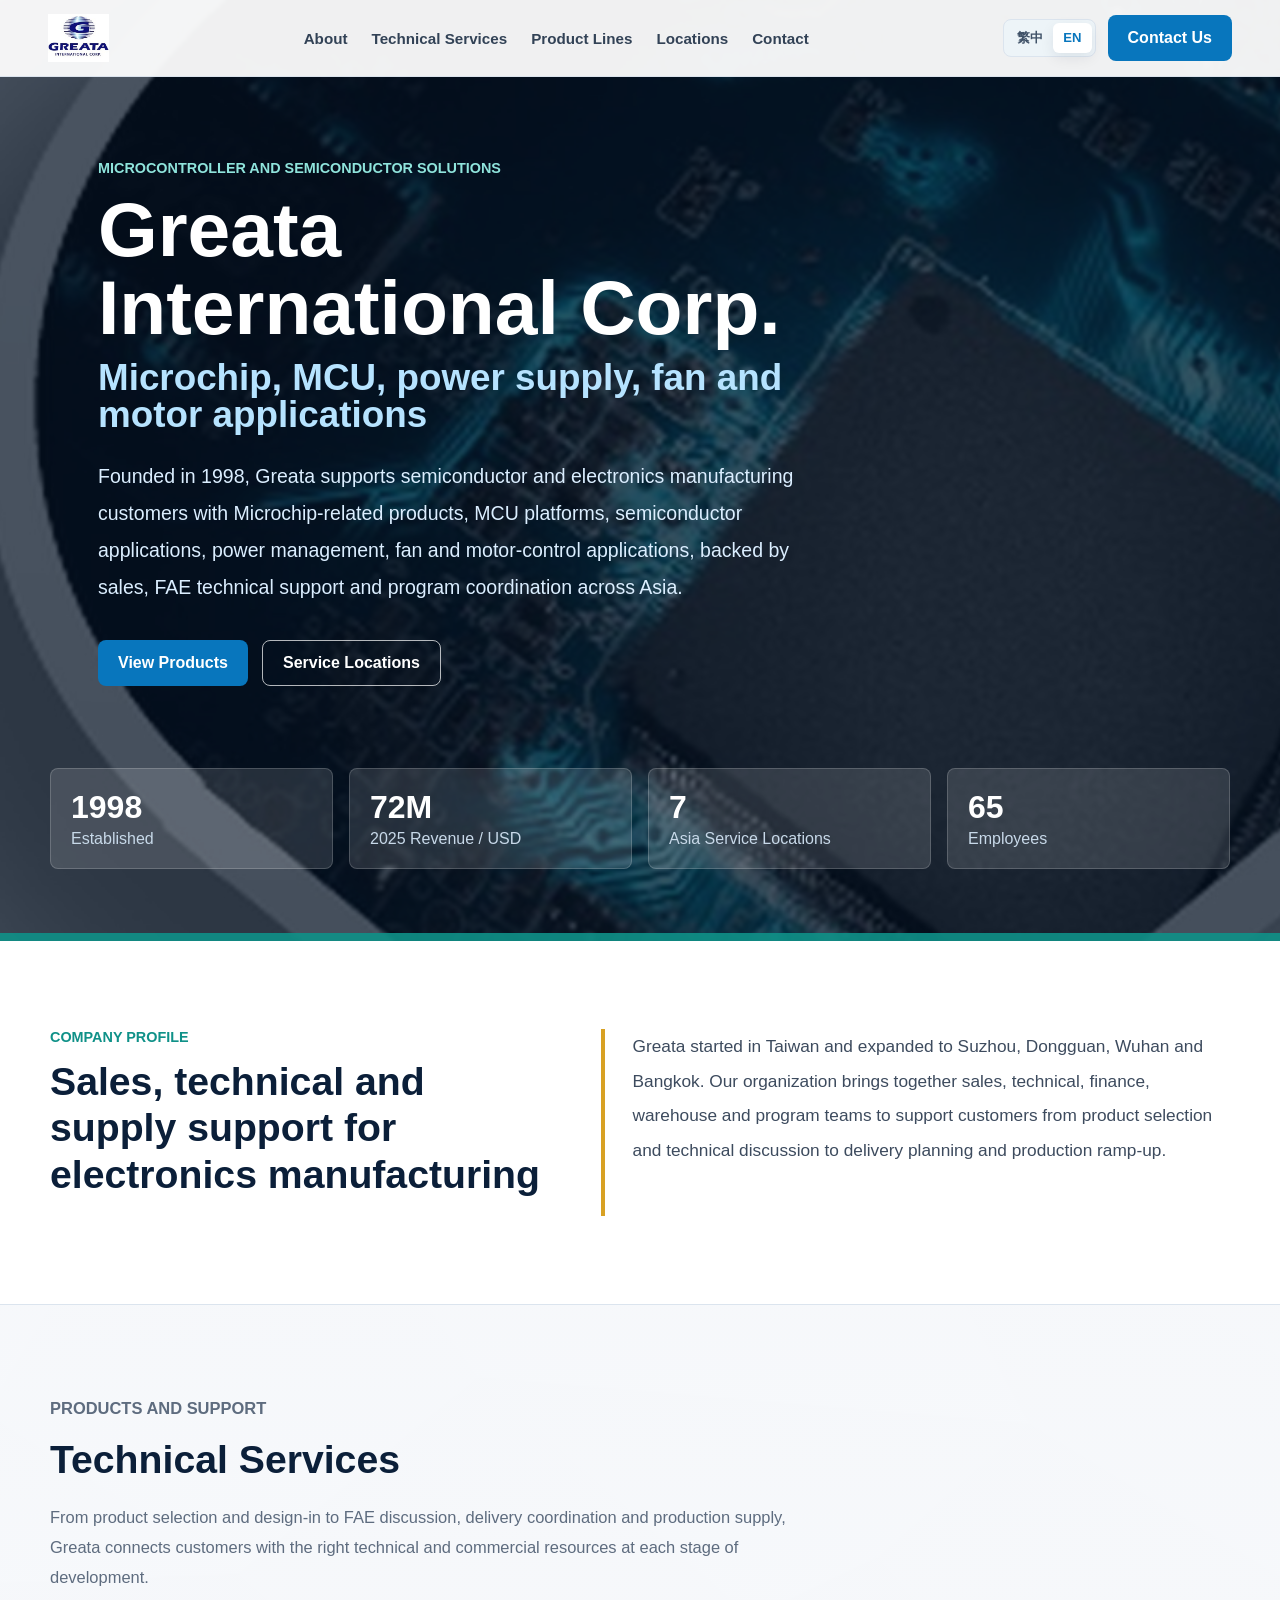
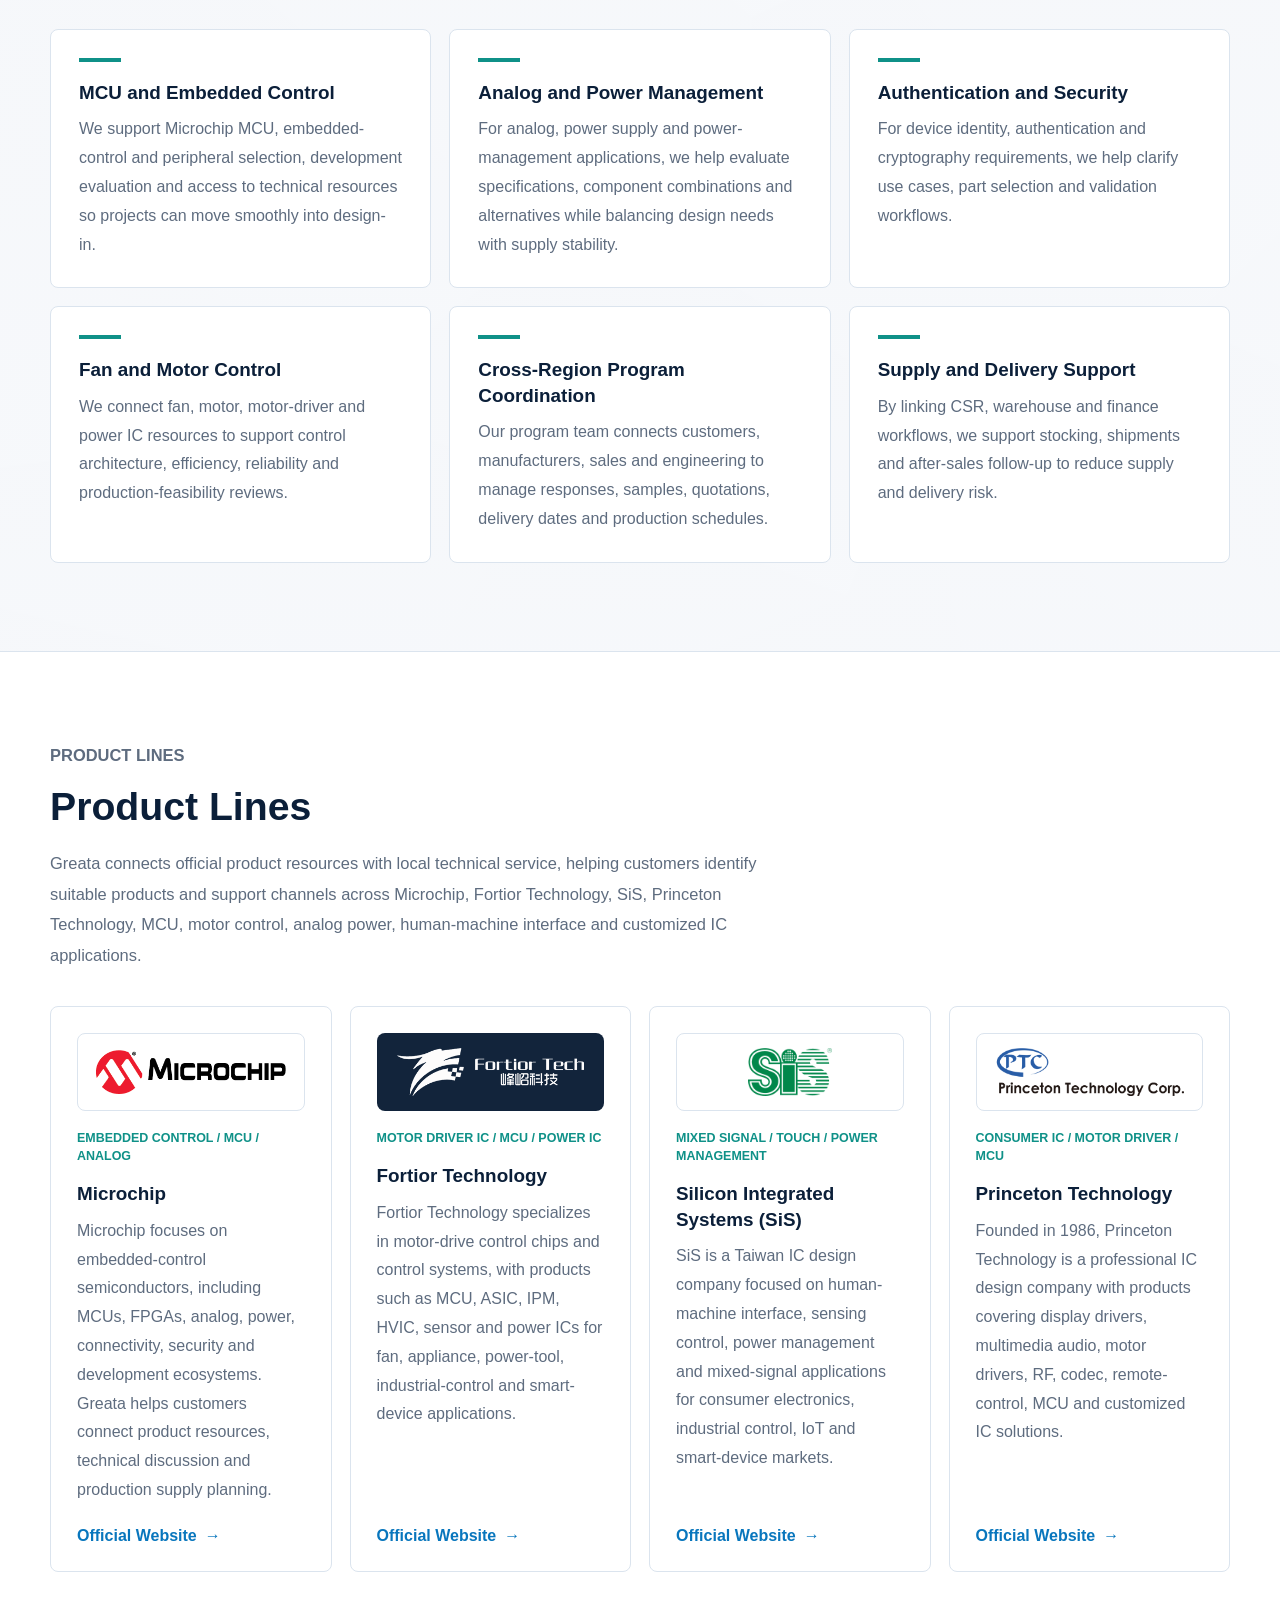
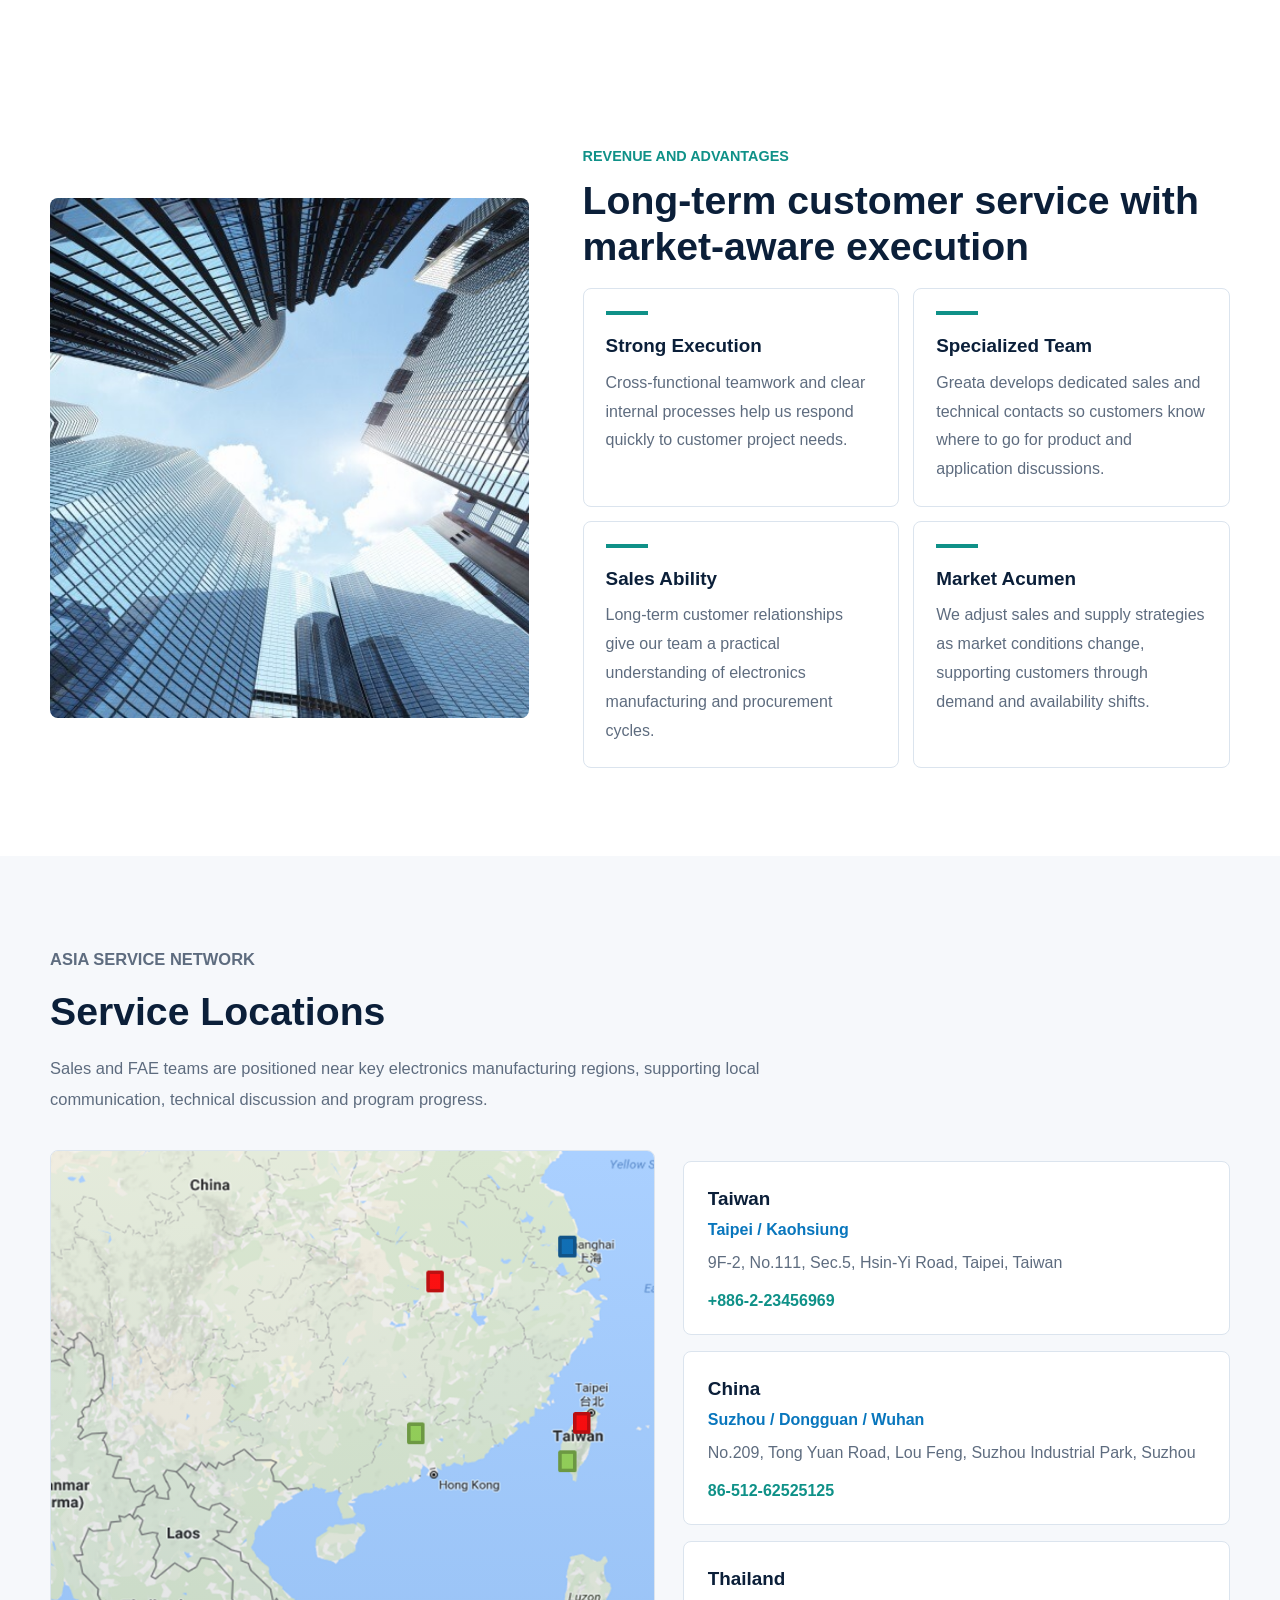
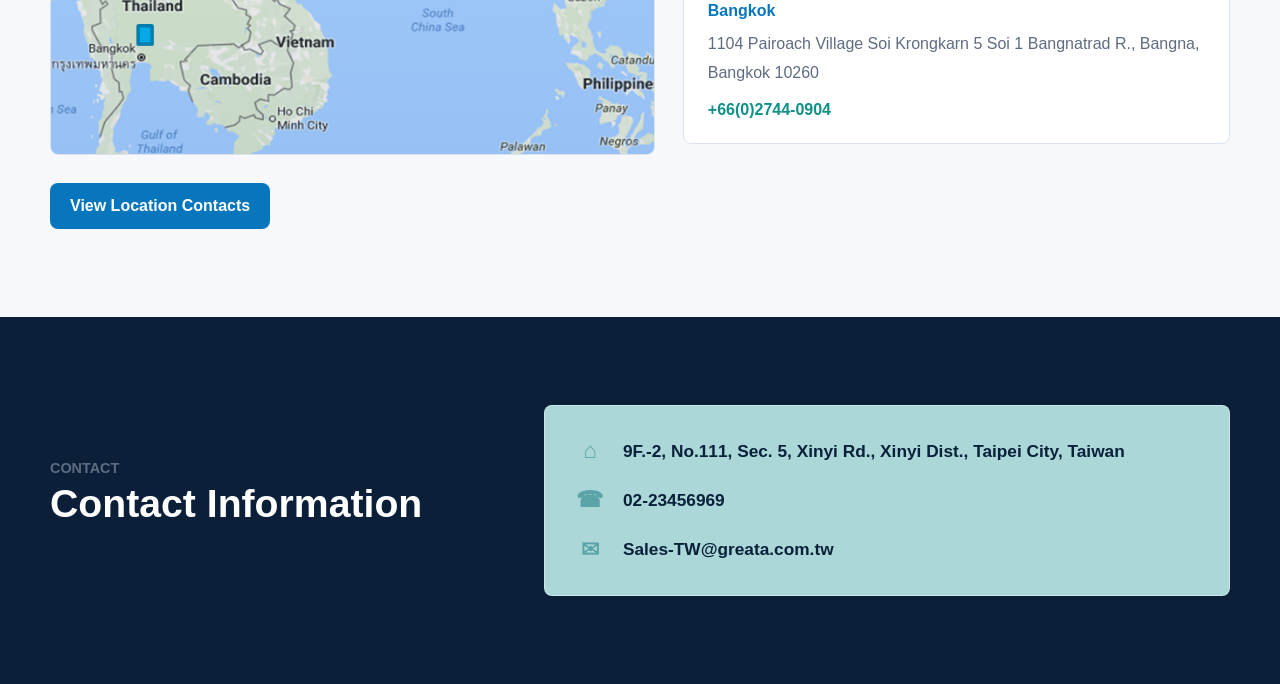
==== commit 72890fc5: "Refine technical services content" ====
--- a/en/index.html
+++ b/en/index.html
@@ -32,7 +32,7 @@
         </a>
         <nav aria-label="Primary navigation">
           <a href="#about">About</a>
-          <a href="#capabilities">Products</a>
+          <a href="#capabilities">Technical Services</a>
           <a href="#product-lines">Product Lines</a>
           <a href="#locations">Locations</a>
           <a href="#contact">Contact</a>
@@ -93,47 +93,33 @@
         <div class="section-inner">
           <div class="section-heading">
             <p class="section-kicker">Products and Support</p>
-            <h2>Core Product Capabilities</h2>
-            <p>Greata focuses on Microchip-related products, MCU, analog, authentication, cryptography, power supply, power management, fan, motor and embedded-control applications, giving customers a clear FAE technical support window from design evaluation to production supply.</p>
+            <h2>Technical Services</h2>
+            <p>From product selection and design-in to FAE discussion, delivery coordination and production supply, Greata connects customers with the right technical and commercial resources at each stage of development.</p>
           </div>
           <div class="capability-grid">
             <article class="capability-card">
-              <h3>Microchip / MCU Platform</h3>
-              <p>Greata supports Microchip-related product selection, supply coordination and technical communication for MCU and embedded control projects, helping customers move from evaluation to production with clearer execution.</p>
-            </article>
-            <article class="capability-card">
-              <h3>Analog and Power Conversion</h3>
-              <p>For power supply, analog signal and conversion designs, we help review component options, replacement plans and supply timing so engineering and procurement teams can work from the same information.</p>
-            </article>
-            <article class="capability-card">
-              <h3>Authentication and Cryptography</h3>
-              <p>We assist customers with security ICs, authentication devices and cryptography-related applications, connecting use cases, part selection and design validation into a more manageable workflow.</p>
-            </article>
-            <article class="capability-card">
-              <h3>Motor Power and Control</h3>
-              <p>For fan, motor, drive and power-control applications, Greata coordinates discussions around control logic, efficiency, reliability and supply stability for long-running production programs.</p>
-            </article>
-            <article class="capability-card">
-              <h3>Program Team Coordination</h3>
-              <p>Our cross-region program team aligns customer demand, factory feedback, schedule changes and production planning, keeping sales, technical and supply updates organized.</p>
-            </article>
-            <article class="capability-card">
-              <h3>Warehouse and Supply Support</h3>
-              <p>By linking sales, CSR, warehouse and finance workflows, Greata helps customers plan stock, shipments and after-sales support with fewer surprises during project ramp-up.</p>
-            </article>
-          </div>
-          <div class="topic-grid" aria-label="Application topics">
-            <article class="topic-card">
-              <h3>Microchip and MCU Support</h3>
-              <p>Greata works with customers on Microchip-related products, MCU platforms, embedded control and semiconductor applications, from product selection to production supply coordination.</p>
-            </article>
-            <article class="topic-card">
-              <h3>Power Supply Applications</h3>
-              <p>For power management, power conversion and analog component needs, our team helps connect engineering review, product availability and commercial planning.</p>
-            </article>
-            <article class="topic-card">
+              <h3>MCU and Embedded Control</h3>
+              <p>We support Microchip MCU, embedded-control and peripheral selection, development evaluation and access to technical resources so projects can move smoothly into design-in.</p>
+            </article>
+            <article class="capability-card">
+              <h3>Analog and Power Management</h3>
+              <p>For analog, power supply and power-management applications, we help evaluate specifications, component combinations and alternatives while balancing design needs with supply stability.</p>
+            </article>
+            <article class="capability-card">
+              <h3>Authentication and Security</h3>
+              <p>For device identity, authentication and cryptography requirements, we help clarify use cases, part selection and validation workflows.</p>
+            </article>
+            <article class="capability-card">
               <h3>Fan and Motor Control</h3>
-              <p>We support fan, motor and control applications with part selection, technical discussion, project scheduling and supply coordination for production programs.</p>
+              <p>We connect fan, motor, motor-driver and power IC resources to support control architecture, efficiency, reliability and production-feasibility reviews.</p>
+            </article>
+            <article class="capability-card">
+              <h3>Cross-Region Program Coordination</h3>
+              <p>Our program team connects customers, manufacturers, sales and engineering to manage responses, samples, quotations, delivery dates and production schedules.</p>
+            </article>
+            <article class="capability-card">
+              <h3>Supply and Delivery Support</h3>
+              <p>By linking CSR, warehouse and finance workflows, we support stocking, shipments and after-sales follow-up to reduce supply and delivery risk.</p>
             </article>
           </div>
         </div>
--- a/styles.css
+++ b/styles.css
@@ -441,15 +441,7 @@
   grid-template-columns: repeat(3, minmax(0, 1fr));
 }
 
-.topic-grid {
-  display: grid;
-  gap: 18px;
-  grid-template-columns: repeat(3, minmax(0, 1fr));
-  margin-top: 18px;
-}
-
 .capability-card,
-.topic-card,
 .advantage-grid article,
 .location-card {
   background: var(--panel);
@@ -457,8 +449,7 @@
   border-radius: 8px;
 }
 
-.capability-card,
-.topic-card {
+.capability-card {
   min-height: 190px;
   padding: 28px;
   transition:
@@ -468,7 +459,6 @@
 }
 
 .capability-card:hover,
-.topic-card:hover,
 .advantage-grid article:hover,
 .location-card:hover {
   border-color: rgba(8, 118, 189, 0.34);
@@ -477,7 +467,6 @@
 }
 
 .capability-card::before,
-.topic-card::before,
 .advantage-grid article::before {
   background: var(--teal);
   content: "";
@@ -488,7 +477,6 @@
 }
 
 .capability-card p,
-.topic-card p,
 .product-line-card p,
 .microchip-support-card p,
 .team-card p,
@@ -1102,7 +1090,6 @@
   .intro-band .section-inner,
   .capability-section .section-heading,
   .capability-card,
-  .topic-card,
   .product-line-card,
   .microchip-support-card,
   .team-card,
@@ -1169,7 +1156,6 @@
 
   .metric-strip,
   .capability-grid,
-  .topic-grid,
   .product-line-grid,
   .microchip-support-grid,
   .microchip-hero-grid,
@@ -1260,10 +1246,6 @@
     min-height: auto;
   }
 
-  .topic-card {
-    min-height: auto;
-  }
-
   .product-line-card {
     min-height: auto;
   }
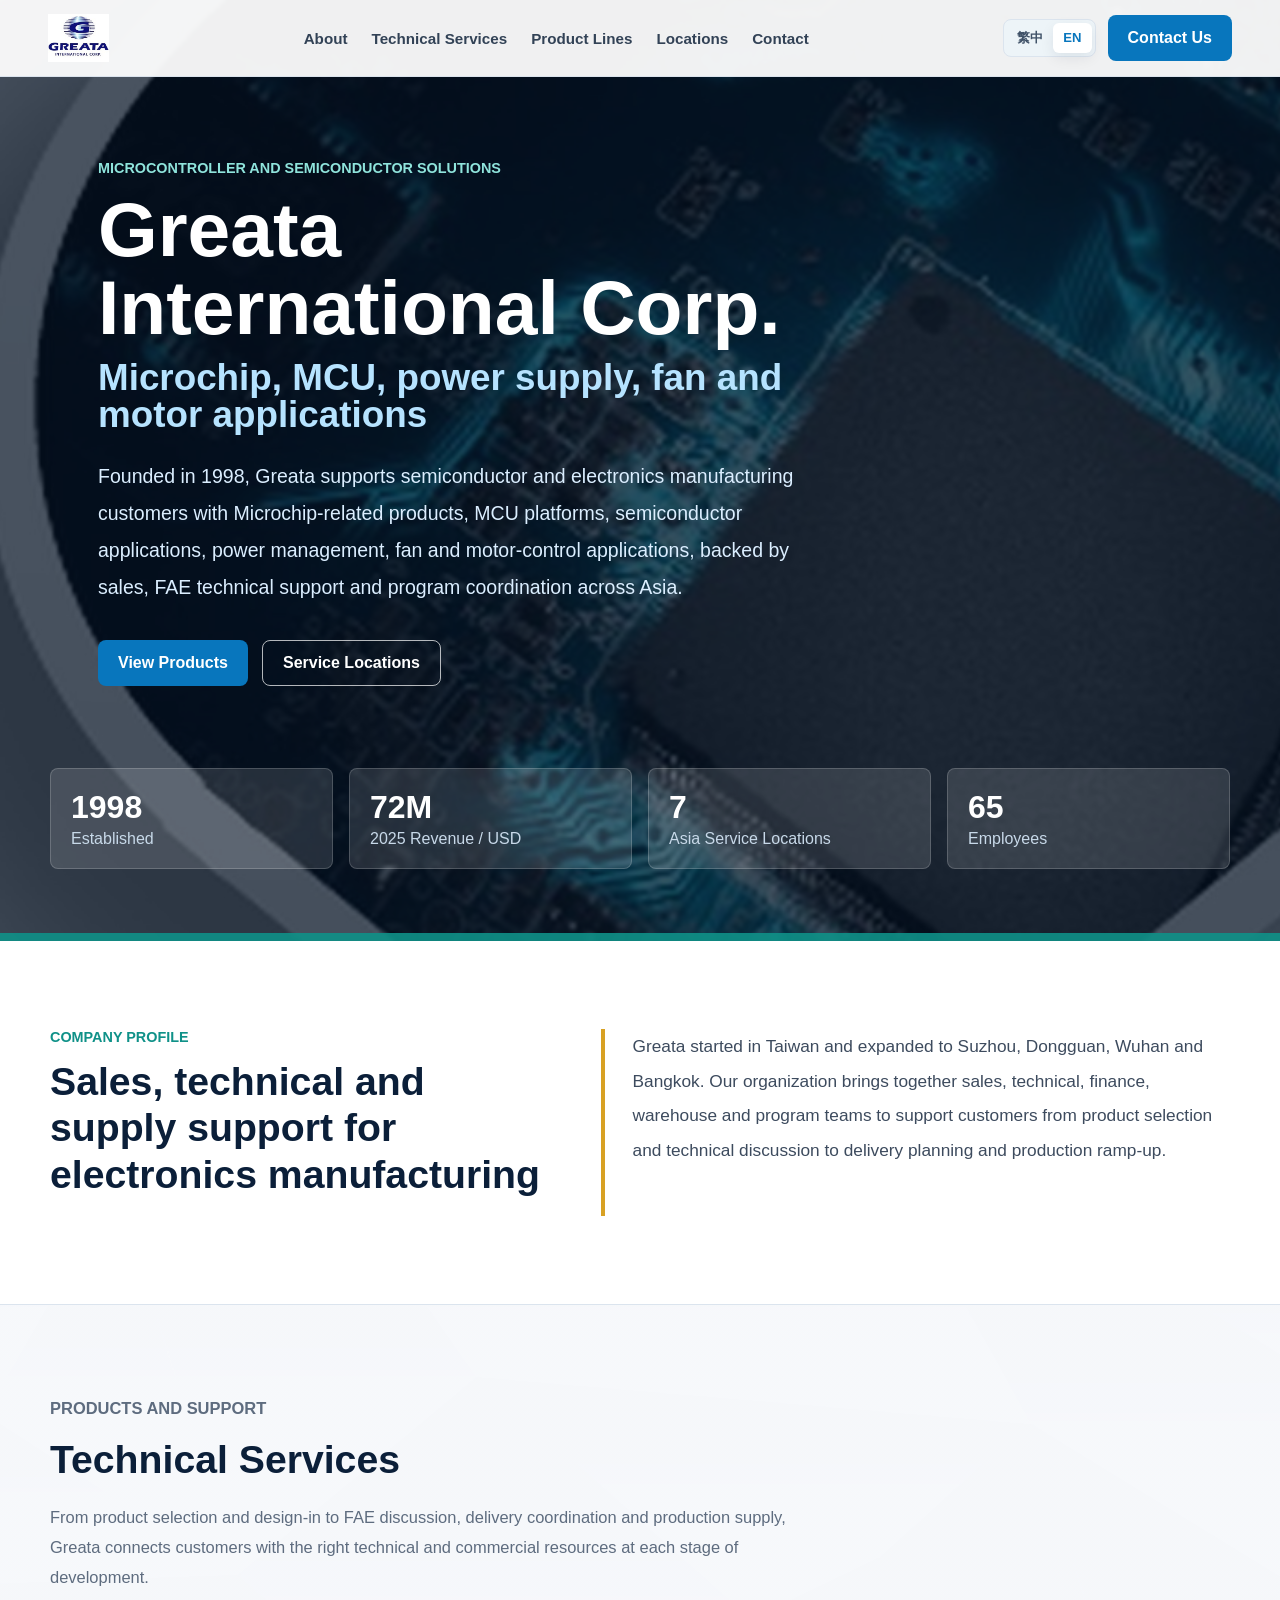
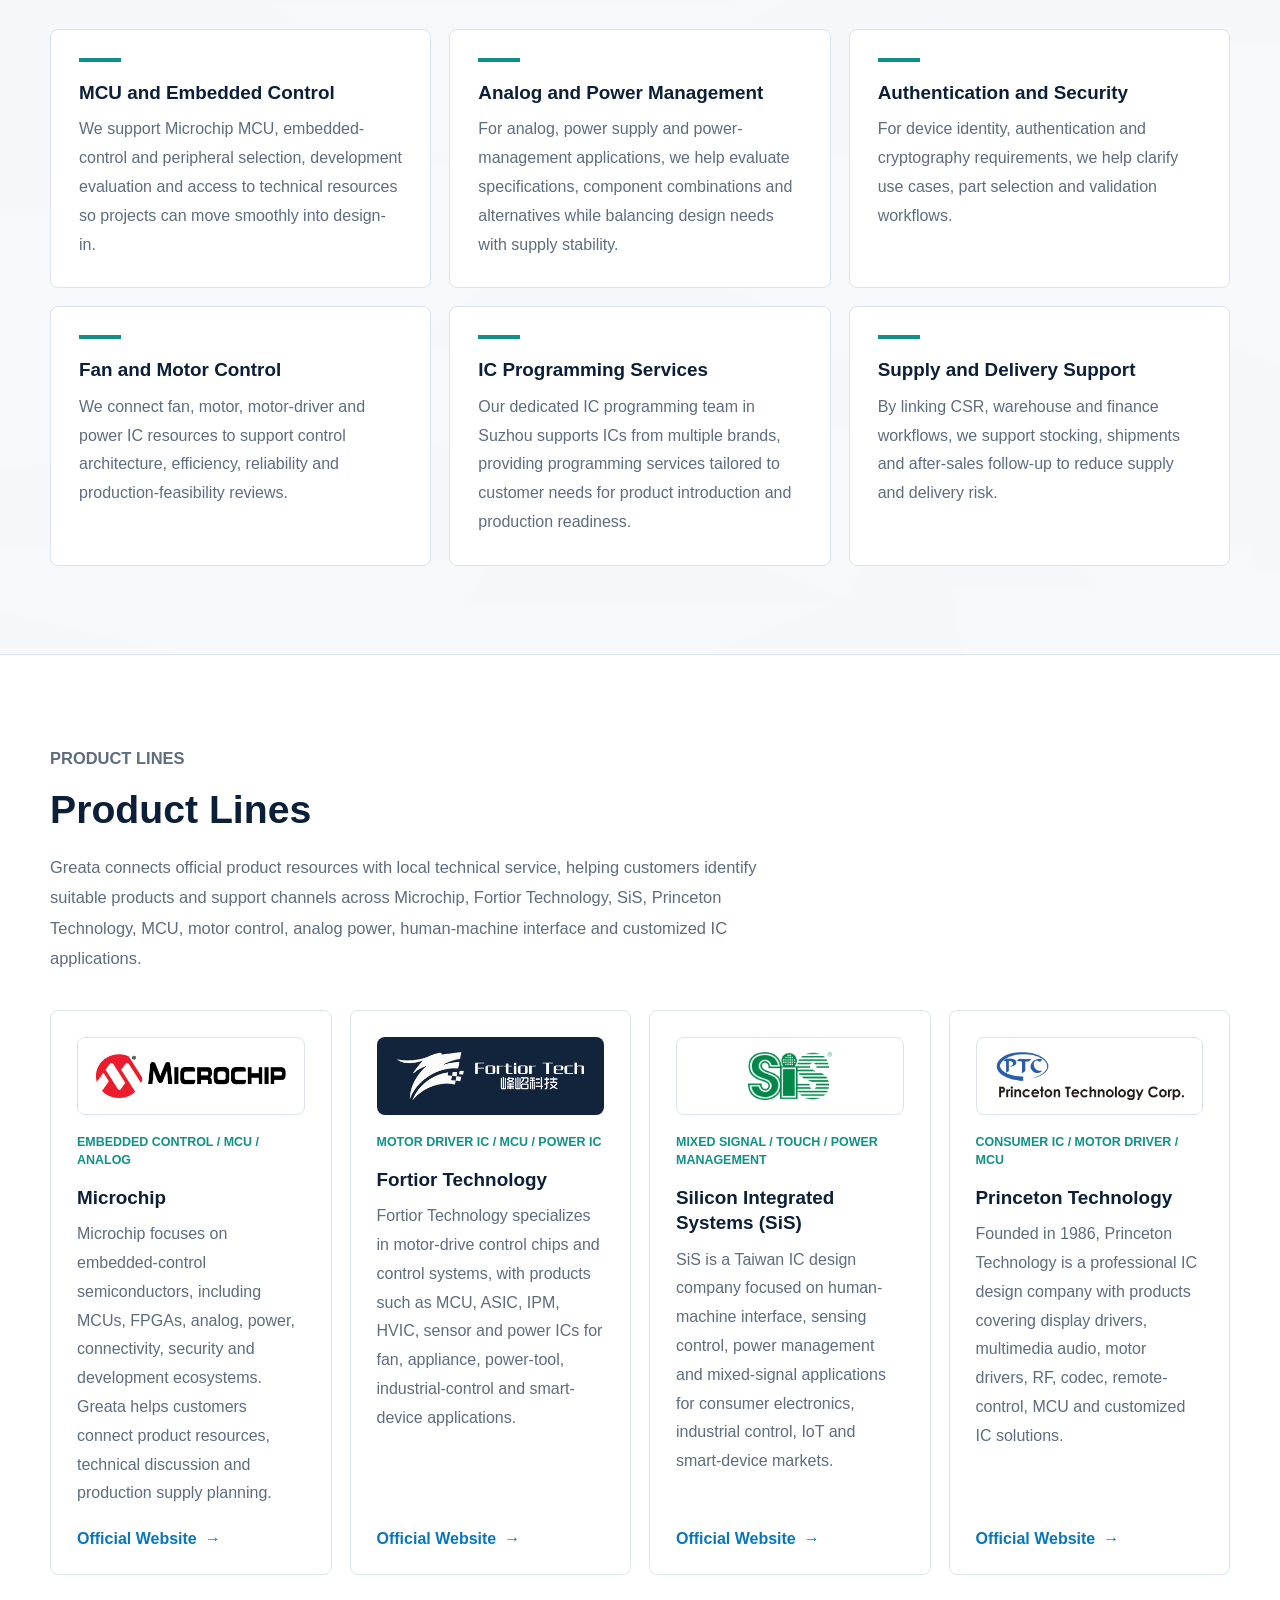
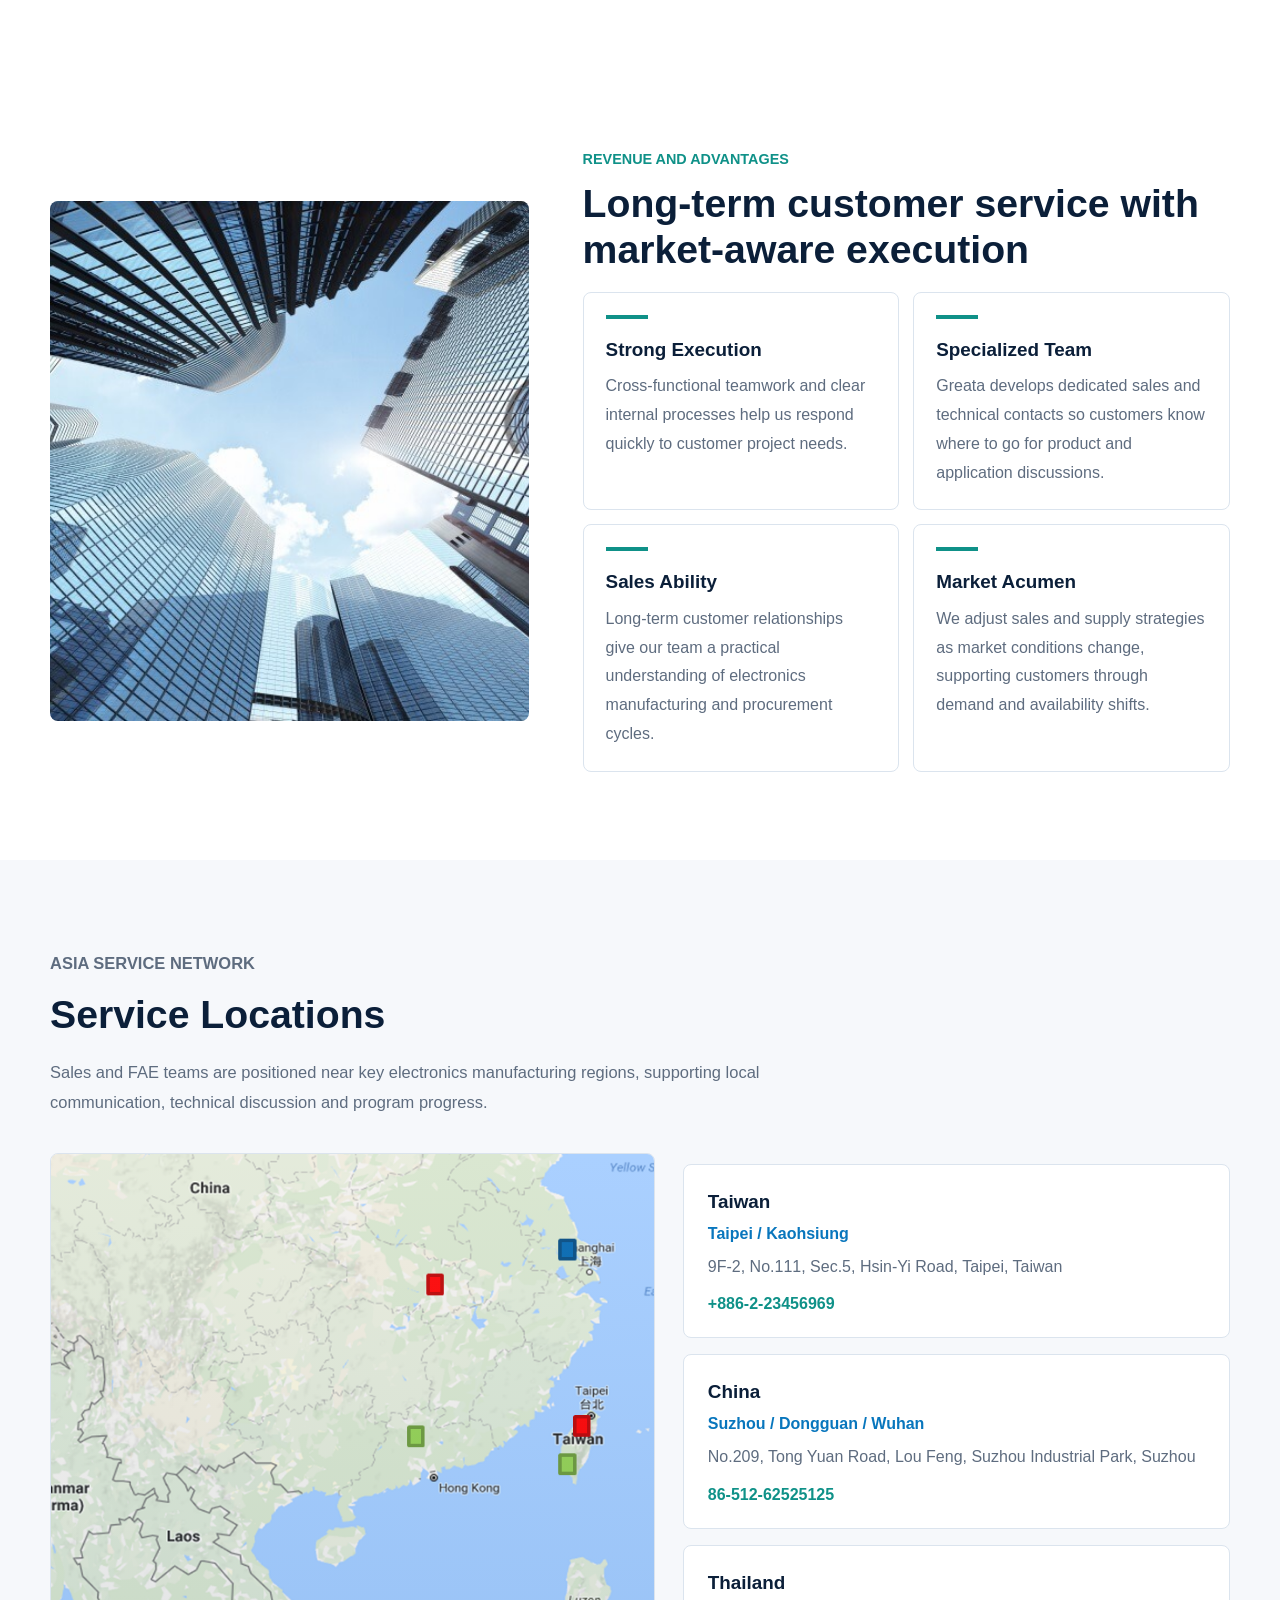
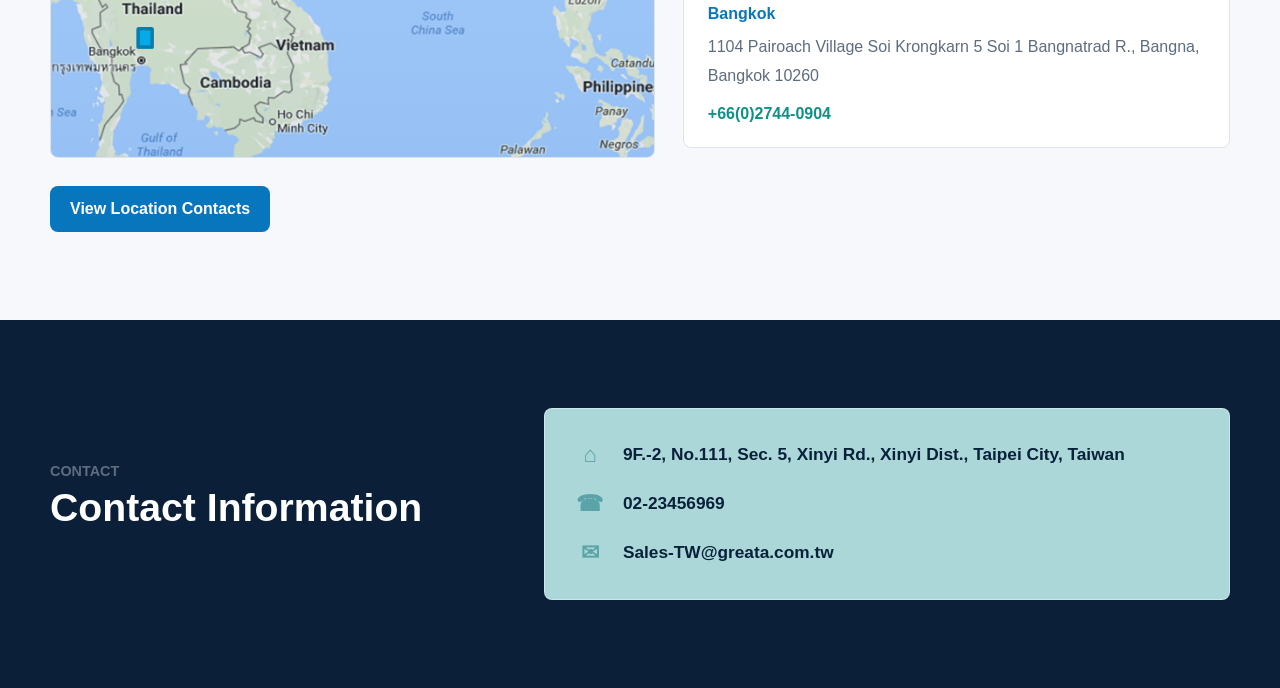
==== commit 0de96d87: "Replace program coordination with IC programming services" ====
--- a/en/index.html
+++ b/en/index.html
@@ -114,8 +114,8 @@
               <p>We connect fan, motor, motor-driver and power IC resources to support control architecture, efficiency, reliability and production-feasibility reviews.</p>
             </article>
             <article class="capability-card">
-              <h3>Cross-Region Program Coordination</h3>
-              <p>Our program team connects customers, manufacturers, sales and engineering to manage responses, samples, quotations, delivery dates and production schedules.</p>
+              <h3>IC Programming Services</h3>
+              <p>Our dedicated IC programming team in Suzhou supports ICs from multiple brands, providing programming services tailored to customer needs for product introduction and production readiness.</p>
             </article>
             <article class="capability-card">
               <h3>Supply and Delivery Support</h3>
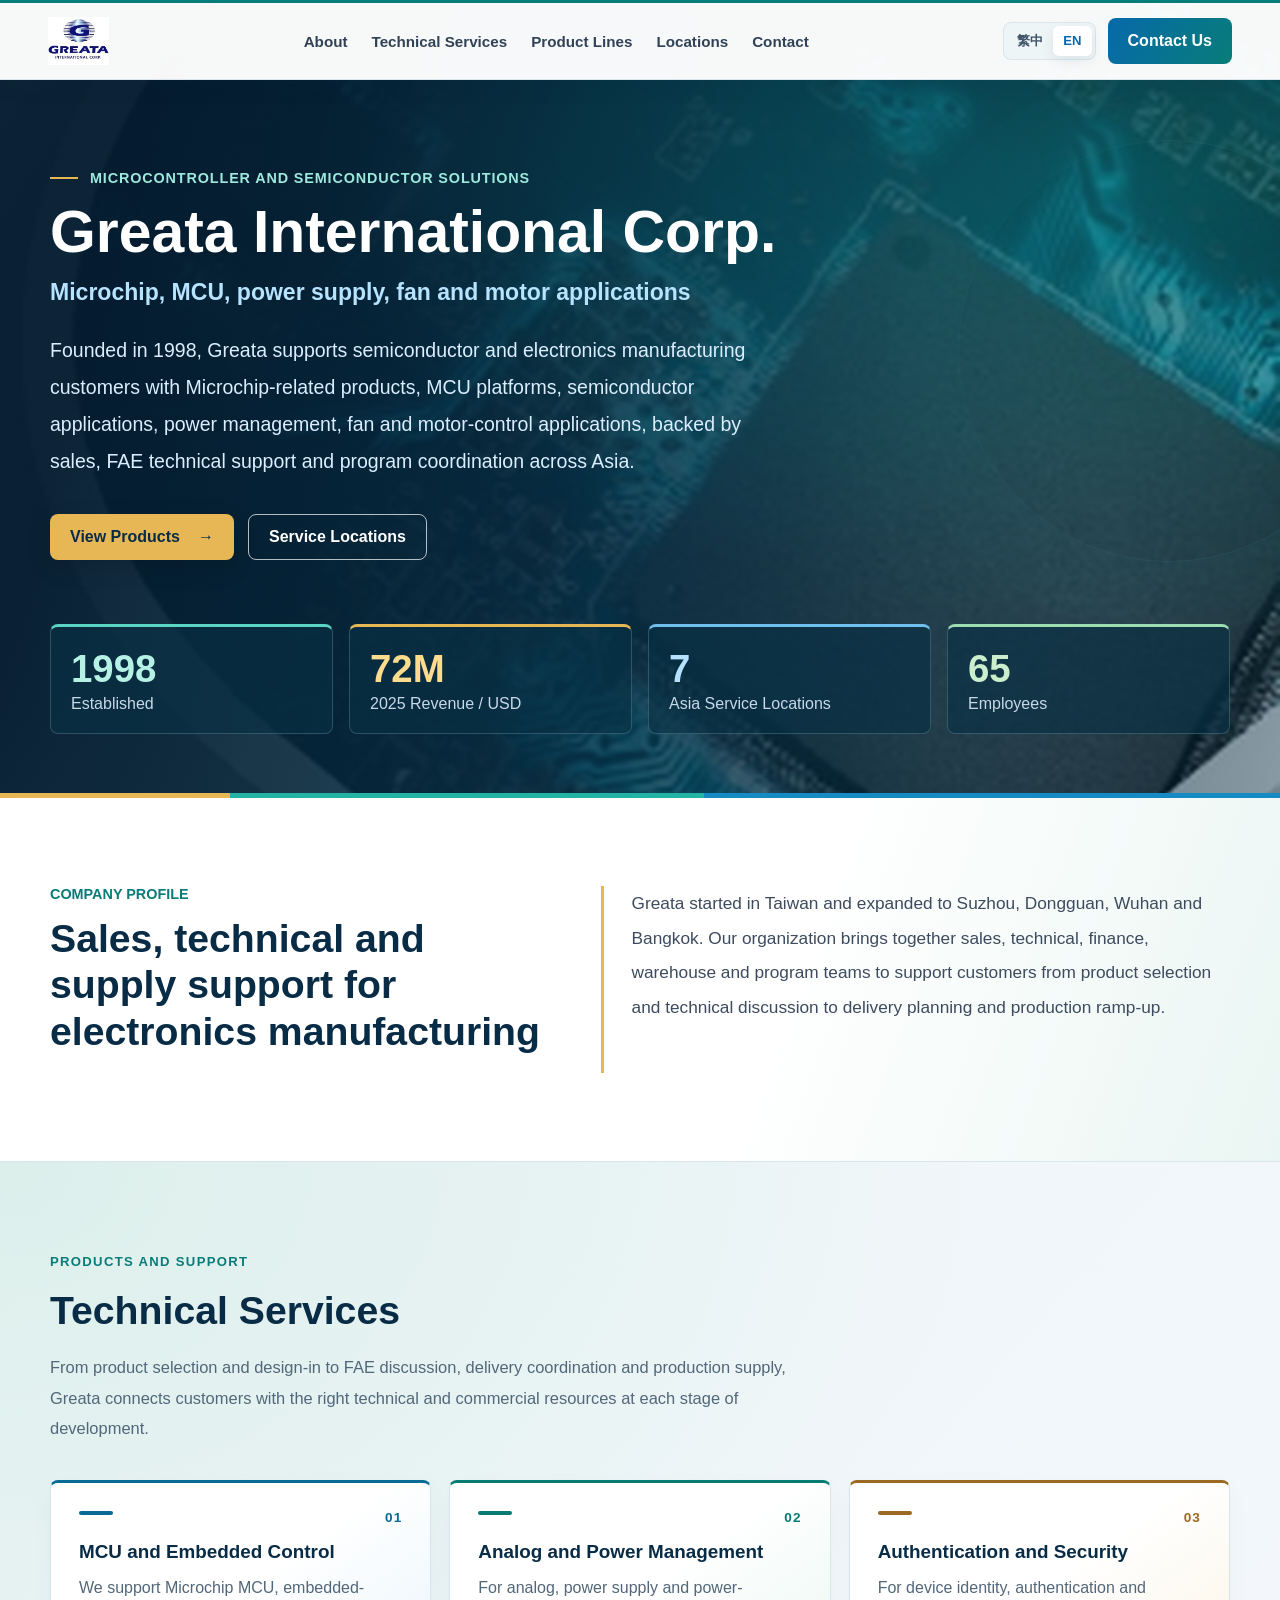
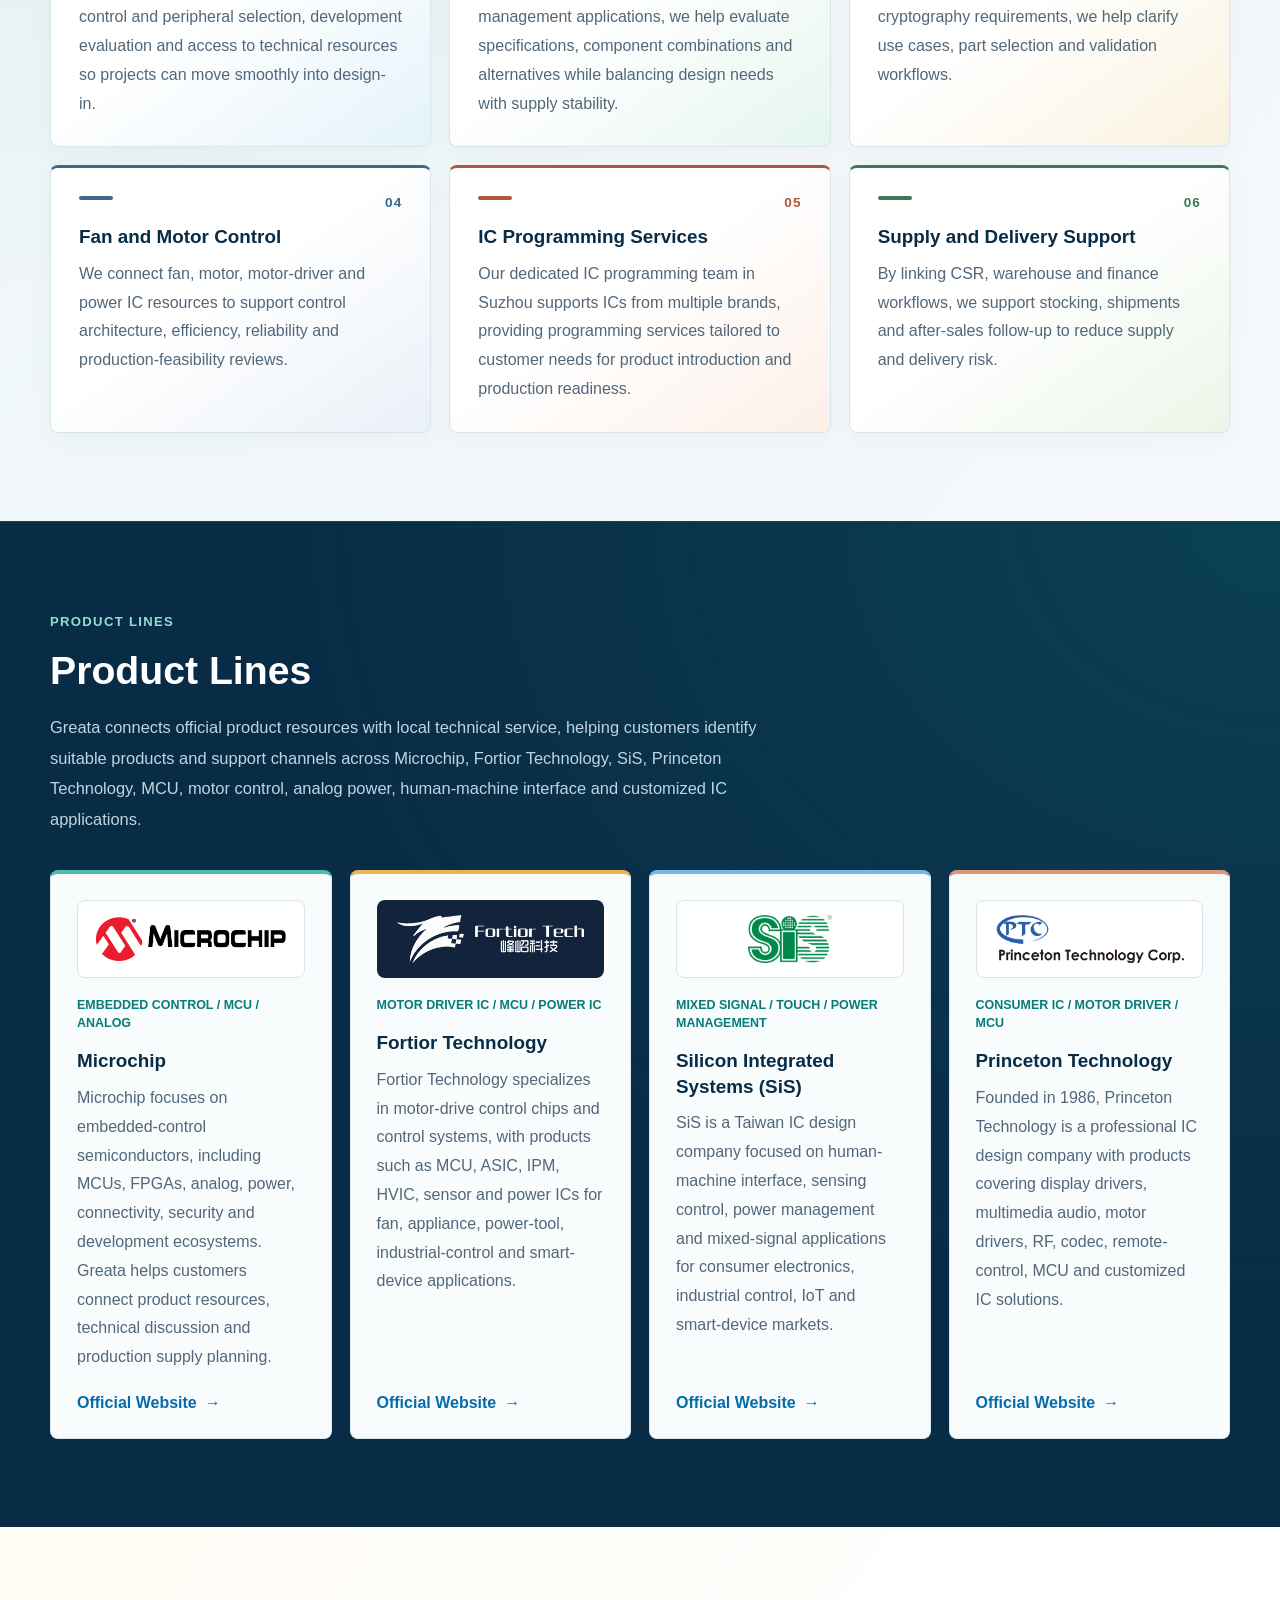
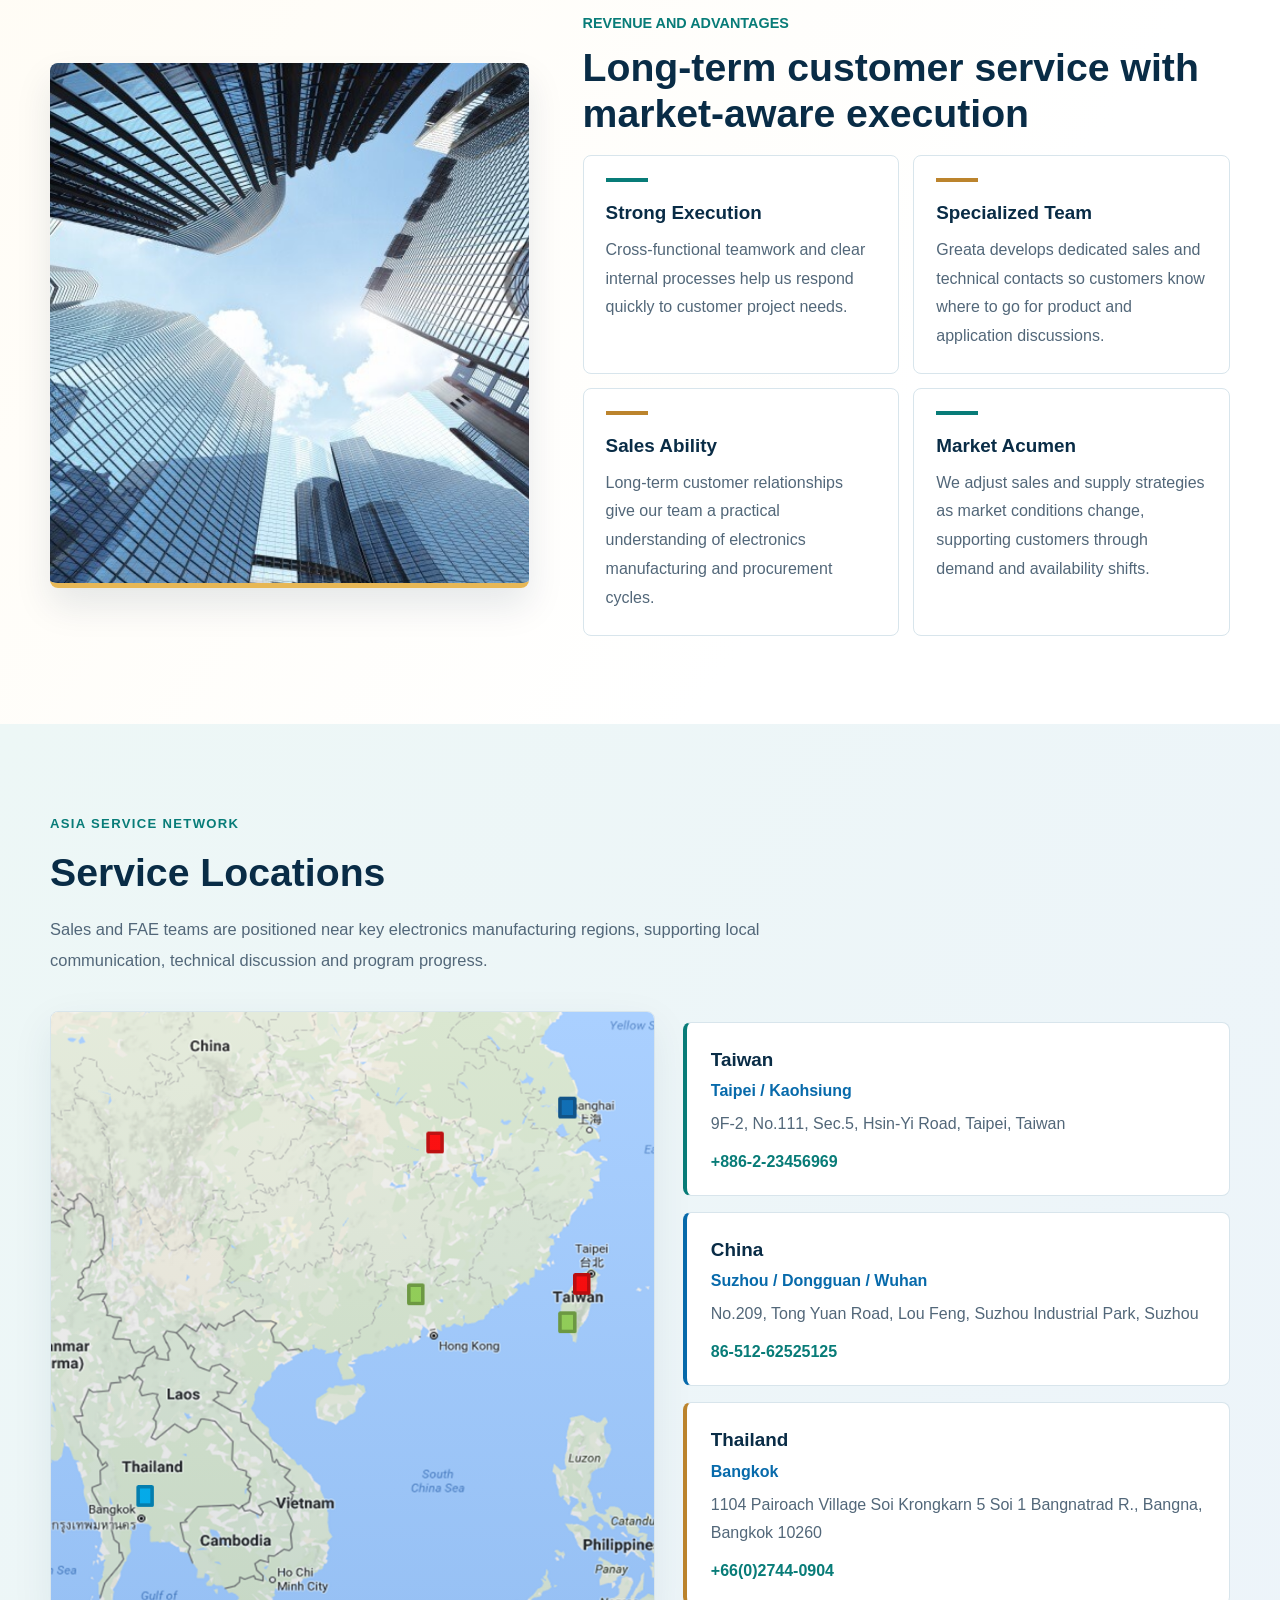
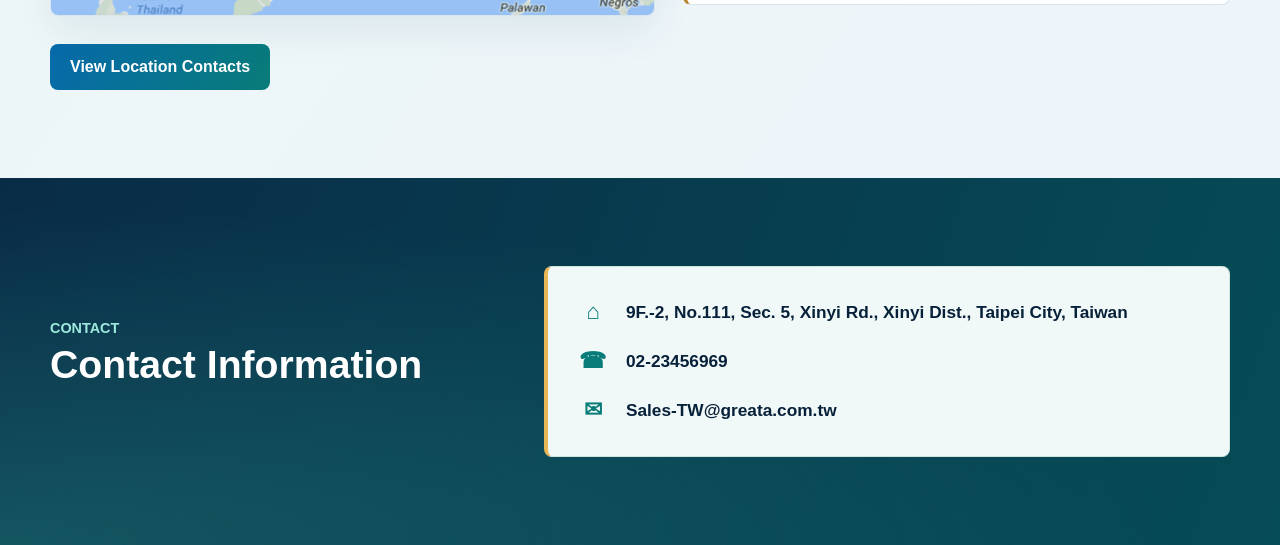
==== commit 8587728a: "Refresh website colors and visual hierarchy" ====
--- a/en/index.html
+++ b/en/index.html
@@ -21,7 +21,7 @@
     <link rel="alternate" hreflang="zh-Hant" href="https://www.greata.com.tw/">
     <link rel="alternate" hreflang="en" href="https://www.greata.com.tw/en/">
     <link rel="alternate" hreflang="x-default" href="https://www.greata.com.tw/">
-    <link rel="stylesheet" href="../styles.css">
+    <link rel="stylesheet" href="../styles.css?v=0b264aa1f11f">
   </head>
   <body>
     <main>
--- a/styles.css
+++ b/styles.css
@@ -1,13 +1,13 @@
 :root {
-  --background: #f6f8fb;
-  --foreground: #18202c;
-  --brand: #0876bd;
-  --brand-deep: #083d77;
-  --brand-navy: #0b1f39;
-  --teal: #0f9188;
-  --amber: #d8a123;
-  --line: #dbe4ee;
-  --muted: #5e6c7f;
+  --background: #f2f7f9;
+  --foreground: #1c3044;
+  --brand: #076aab;
+  --brand-deep: #0b426b;
+  --brand-navy: #092c46;
+  --teal: #087c78;
+  --amber: #e7b755;
+  --line: #d8e5ec;
+  --muted: #526779;
   --panel: #ffffff;
 }
 
@@ -17,6 +17,7 @@
 
 html {
   scroll-behavior: smooth;
+  scroll-padding-top: 100px;
 }
 
 body {
@@ -32,6 +33,11 @@
   text-decoration: none;
 }
 
+a:focus-visible {
+  outline: 3px solid var(--amber);
+  outline-offset: 5px;
+}
+
 img {
   display: block;
   max-width: 100%;
@@ -68,29 +74,13 @@
   }
 }
 
-@keyframes accentSweep {
-  from {
-    transform: translateX(-100%);
-  }
-  to {
-    transform: translateX(100%);
-  }
-}
-
-@keyframes mapFloat {
-  from {
-    transform: translateY(0);
-  }
-  to {
-    transform: translateY(-8px);
-  }
-}
-
 .site-header {
   align-items: center;
   animation: headerDrop 0.7s ease both;
-  background: rgba(255, 255, 255, 0.94);
-  border-bottom: 1px solid rgba(219, 228, 238, 0.9);
+  background: rgba(255, 255, 255, 0.97);
+  border-bottom: 1px solid rgba(216, 229, 236, 0.9);
+  border-top: 3px solid var(--teal);
+  box-shadow: 0 4px 24px rgba(9, 44, 70, 0.06);
   display: grid;
   gap: 24px;
   grid-template-columns: auto 1fr auto;
@@ -127,7 +117,7 @@
 }
 
 .site-header nav > a::after {
-  background: var(--brand);
+  background: linear-gradient(90deg, var(--brand), var(--teal));
   bottom: -7px;
   content: "";
   height: 2px;
@@ -152,7 +142,7 @@
 
 .language-switch {
   align-items: center;
-  background: #edf4f8;
+  background: #edf5f6;
   border: 1px solid var(--line);
   border-radius: 8px;
   display: inline-flex;
@@ -200,8 +190,19 @@
 
 .header-action,
 .primary-action {
-  background: var(--brand);
+  background: linear-gradient(120deg, var(--brand), var(--teal));
   color: #ffffff;
+}
+
+.hero .primary-action {
+  background: var(--amber);
+  box-shadow: 0 8px 24px rgba(0, 0, 0, 0.12);
+  color: var(--brand-navy);
+}
+
+.hero .primary-action::after {
+  content: "→";
+  margin-left: 18px;
 }
 
 .secondary-action {
@@ -220,22 +221,36 @@
   color: #ffffff;
   min-height: 760px;
   overflow: hidden;
-  padding: 160px 48px 72px;
+  padding: 170px 48px 64px;
   position: relative;
 }
 
 .hero-overlay {
-  background: rgba(5, 18, 36, 0.72);
+  background:
+    radial-gradient(ellipse at 93% 22%, rgba(20, 179, 164, 0.3), transparent 52%),
+    linear-gradient(105deg, rgba(5, 29, 49, 0.97) 12%, rgba(7, 47, 69, 0.85) 53%, rgba(4, 45, 65, 0.44));
   inset: 0;
   position: absolute;
 }
 
+.hero::before {
+  border: 1px solid rgba(132, 224, 213, 0.18);
+  border-radius: 50%;
+  box-shadow: 0 0 0 72px rgba(111, 221, 209, 0.035), 0 0 0 144px rgba(111, 221, 209, 0.025);
+  content: "";
+  height: 420px;
+  pointer-events: none;
+  position: absolute;
+  right: -100px;
+  top: 140px;
+  width: 420px;
+}
+
 .hero::after {
-  animation: accentSweep 4.6s ease-in-out infinite;
-  background: rgba(15, 145, 136, 0.9);
+  background: linear-gradient(90deg, var(--amber) 0 18%, #22b3a5 18% 55%, #168ac2 55%);
   bottom: 0;
   content: "";
-  height: 8px;
+  height: 5px;
   left: 0;
   position: absolute;
   right: 0;
@@ -251,8 +266,26 @@
 }
 
 .hero-content {
-  margin-left: max(0px, calc((100vw - 1180px) / 2));
-  max-width: 720px;
+  max-width: 1180px;
+}
+
+.hero-content h1 {
+  max-width: 850px;
+}
+
+.hero-content h1:not(.hero-title-nowrap) {
+  font-size: clamp(2.25rem, 4.6vw, 4.2rem);
+  line-height: 1.08;
+}
+
+.hero-content h1 span {
+  font-size: clamp(1.2rem, 1.8vw, 1.65rem);
+  line-height: 1.4;
+  max-width: 700px;
+}
+
+.hero-content .hero-copy {
+  max-width: 700px;
 }
 
 .hero-content > * {
@@ -285,7 +318,18 @@
 }
 
 .hero .eyebrow {
-  color: #8fe4dc;
+  align-items: center;
+  color: #9de9dd;
+  display: flex;
+  gap: 12px;
+  letter-spacing: 0.06em;
+}
+
+.hero .eyebrow::before {
+  background: var(--amber);
+  content: "";
+  flex: 0 0 28px;
+  height: 2px;
 }
 
 h1,
@@ -345,13 +389,14 @@
   display: grid;
   gap: 16px;
   grid-template-columns: repeat(4, minmax(0, 1fr));
-  margin-top: 82px;
+  margin-top: 64px;
 }
 
 .metric-strip div {
   animation: fadeUp 0.78s ease both;
-  background: rgba(255, 255, 255, 0.13);
-  border: 1px solid rgba(255, 255, 255, 0.18);
+  background: rgba(8, 48, 68, 0.65);
+  border: 1px solid rgba(181, 224, 229, 0.22);
+  border-top: 3px solid #5bd4c3;
   border-radius: 8px;
   padding: 20px;
   transition:
@@ -365,14 +410,17 @@
 
 .metric-strip div:nth-child(2) {
   animation-delay: 0.68s;
+  border-top-color: var(--amber);
 }
 
 .metric-strip div:nth-child(3) {
   animation-delay: 0.78s;
+  border-top-color: #71bfee;
 }
 
 .metric-strip div:nth-child(4) {
   animation-delay: 0.88s;
+  border-top-color: #9adeb2;
 }
 
 .metric-strip div:hover {
@@ -381,9 +429,21 @@
 }
 
 .metric-strip dt {
-  color: #ffffff;
-  font-size: 2rem;
-  font-weight: 900;
+  color: #b6f1e6;
+  font-size: 2.4rem;
+  font-weight: 900;
+}
+
+.metric-strip div:nth-child(2) dt {
+  color: #ffdb8d;
+}
+
+.metric-strip div:nth-child(3) dt {
+  color: #b5e1ff;
+}
+
+.metric-strip div:nth-child(4) dt {
+  color: #cbefcd;
 }
 
 .metric-strip dd {
@@ -396,7 +456,7 @@
 }
 
 .intro-band {
-  background: #ffffff;
+  background: linear-gradient(110deg, #ffffff 60%, #eaf6f3);
   border-bottom: 1px solid var(--line);
 }
 
@@ -407,7 +467,7 @@
 }
 
 .intro-copy {
-  border-left: 4px solid var(--amber);
+  border-left: 3px solid var(--amber);
   color: #3d4b5e;
   font-size: 1.08rem;
   line-height: 2;
@@ -425,17 +485,24 @@
   line-height: 1.85;
 }
 
+.section-heading .section-kicker {
+  color: var(--teal);
+  font-size: 0.82rem;
+  letter-spacing: 0.1em;
+}
+
 .section-heading.compact {
   margin-bottom: 24px;
 }
 
 .capability-section {
   background:
-    linear-gradient(rgba(246, 248, 251, 0.94), rgba(246, 248, 251, 0.94)),
-    url("assets/soft-geometric-bg.png") center / cover no-repeat;
+    radial-gradient(ellipse at 0% 0%, #dcefeb, transparent 55%),
+    linear-gradient(130deg, #edf5f7, #f5f8fc);
 }
 
 .capability-grid {
+  counter-reset: service;
   display: grid;
   gap: 18px;
   grid-template-columns: repeat(3, minmax(0, 1fr));
@@ -450,12 +517,55 @@
 }
 
 .capability-card {
+  --card-accent: #086b96;
+  --card-tint: #e4f2fa;
+  background: linear-gradient(145deg, #ffffff 45%, var(--card-tint));
+  border-top: 3px solid var(--card-accent);
+  box-shadow: 0 8px 24px rgba(16, 61, 83, 0.035);
+  counter-increment: service;
   min-height: 190px;
   padding: 28px;
+  position: relative;
   transition:
     border-color 0.25s ease,
     box-shadow 0.25s ease,
     transform 0.25s ease;
+}
+
+.capability-card:nth-child(2) {
+  --card-accent: #087b73;
+  --card-tint: #e5f5ee;
+}
+
+.capability-card:nth-child(3) {
+  --card-accent: #9b6921;
+  --card-tint: #faf2df;
+}
+
+.capability-card:nth-child(4) {
+  --card-accent: #3e688b;
+  --card-tint: #eaf0f8;
+}
+
+.capability-card:nth-child(5) {
+  --card-accent: #ac593b;
+  --card-tint: #fcf0e8;
+}
+
+.capability-card:nth-child(6) {
+  --card-accent: #3f7856;
+  --card-tint: #ecf5e8;
+}
+
+.capability-card::after {
+  color: var(--card-accent);
+  content: counter(service, decimal-leading-zero);
+  font-size: 0.85rem;
+  font-weight: 800;
+  letter-spacing: 0.08em;
+  position: absolute;
+  right: 28px;
+  top: 27px;
 }
 
 .capability-card:hover,
@@ -474,6 +584,13 @@
   height: 4px;
   margin-bottom: 18px;
   width: 42px;
+}
+
+.capability-card::before {
+  background: var(--card-accent);
+  border-radius: 2px;
+  margin-bottom: 24px;
+  width: 34px;
 }
 
 .capability-card p,
@@ -489,8 +606,22 @@
 }
 
 .product-lines-section {
-  background: #ffffff;
-  border-top: 1px solid var(--line);
+  background:
+    radial-gradient(ellipse at 100% 0%, rgba(19, 145, 137, 0.2), transparent 55%),
+    #092c46;
+  border-top: 1px solid #16425a;
+}
+
+.product-lines-section .section-heading h2 {
+  color: #ffffff;
+}
+
+.product-lines-section .section-heading p {
+  color: #c0d4e0;
+}
+
+.product-lines-section .section-heading .section-kicker {
+  color: #90dfd0;
 }
 
 .product-line-grid {
@@ -500,8 +631,9 @@
 }
 
 .product-line-card {
-  background: var(--panel);
-  border: 1px solid var(--line);
+  background: #f8fcfd;
+  border: 1px solid #dce9ef;
+  border-top: 4px solid #4bbdab;
   border-radius: 8px;
   display: flex;
   flex-direction: column;
@@ -511,6 +643,18 @@
     border-color 0.25s ease,
     box-shadow 0.25s ease,
     transform 0.25s ease;
+}
+
+.product-line-card:nth-child(2) {
+  border-top-color: var(--amber);
+}
+
+.product-line-card:nth-child(3) {
+  border-top-color: #78b7e6;
+}
+
+.product-line-card:nth-child(4) {
+  border-top-color: #dd967c;
 }
 
 .product-line-card:hover {
@@ -745,7 +889,7 @@
 }
 
 .proof-section {
-  background: #ffffff;
+  background: linear-gradient(125deg, #fffcf5, #ffffff 68%);
 }
 
 .proof-grid {
@@ -756,7 +900,9 @@
 }
 
 .image-panel {
+  border-bottom: 5px solid var(--amber);
   border-radius: 8px;
+  box-shadow: 0 18px 36px rgba(9, 44, 70, 0.1);
   overflow: hidden;
 }
 
@@ -778,6 +924,7 @@
 }
 
 .advantage-grid article {
+  background: #ffffff;
   padding: 22px;
   transition:
     border-color 0.25s ease,
@@ -785,8 +932,13 @@
     transform 0.25s ease;
 }
 
+.advantage-grid article:nth-child(2)::before,
+.advantage-grid article:nth-child(3)::before {
+  background: #bc842d;
+}
+
 .locations-section {
-  background: var(--background);
+  background: linear-gradient(125deg, #edf7f6, #edf4fa);
 }
 
 .location-layout {
@@ -797,11 +949,11 @@
 }
 
 .map-visual {
-  animation: mapFloat 5.5s ease-in-out infinite alternate;
   aspect-ratio: 1 / 1;
   background: #ffffff;
   border: 1px solid var(--line);
   border-radius: 8px;
+  box-shadow: 0 14px 40px rgba(9, 68, 83, 0.08);
   overflow: hidden;
   position: relative;
 }
@@ -830,11 +982,20 @@
 }
 
 .location-card {
+  border-left: 4px solid var(--teal);
   padding: 24px;
   transition:
     border-color 0.25s ease,
     box-shadow 0.25s ease,
     transform 0.25s ease;
+}
+
+.location-card:nth-child(2) {
+  border-left-color: var(--brand);
+}
+
+.location-card:nth-child(3) {
+  border-left-color: #bc842d;
 }
 
 .location-card strong {
@@ -979,7 +1140,7 @@
 }
 
 .team-page-hero {
-  background: #ffffff;
+  background: linear-gradient(120deg, #ffffff 40%, #e0f2ec);
   border-bottom: 1px solid var(--line);
   padding: 142px 48px 58px;
 }
@@ -1009,7 +1170,9 @@
 }
 
 .contact-section {
-  background: var(--brand-navy);
+  background:
+    radial-gradient(ellipse at 0% 100%, rgba(41, 156, 144, 0.35), transparent 65%),
+    linear-gradient(110deg, #092c46, #064c57);
   color: #ffffff;
 }
 
@@ -1017,6 +1180,12 @@
   color: #ffffff;
 }
 
+.contact-section .section-kicker,
+.microchip-hero .section-kicker,
+.microchip-cta .section-kicker {
+  color: #9de9dd;
+}
+
 .contact-layout {
   align-items: center;
   display: grid;
@@ -1025,8 +1194,9 @@
 }
 
 .contact-panel {
-  background: #acd7d8;
-  border: 1px solid rgba(255, 255, 255, 0.38);
+  background: #f0f9f7;
+  border: 1px solid #cfe6df;
+  border-left: 4px solid var(--amber);
   border-radius: 8px;
   color: #0b1f39;
   display: grid;
@@ -1055,7 +1225,7 @@
 
 .contact-icon {
   align-items: center;
-  color: #5aa4a8;
+  color: var(--teal);
   display: inline-flex;
   font-size: 1.4rem;
   font-weight: 900;
@@ -1237,9 +1407,26 @@
     font-size: 1.05rem;
   }
 
-  .metric-strip,
   .advantage-grid {
     grid-template-columns: 1fr;
+  }
+
+  .metric-strip {
+    gap: 12px;
+    grid-template-columns: repeat(2, minmax(0, 1fr));
+  }
+
+  .metric-strip div {
+    padding: 16px;
+  }
+
+  .metric-strip dt {
+    font-size: 2rem;
+  }
+
+  .metric-strip dd {
+    font-size: 0.82rem;
+    line-height: 1.5;
   }
 
   .capability-card {
@@ -1294,6 +1481,15 @@
   }
 }
 
+@media (min-width: 621px) and (max-width: 980px) {
+  .metric-strip,
+  .capability-grid,
+  .product-line-grid,
+  .team-card-grid {
+    grid-template-columns: repeat(2, minmax(0, 1fr));
+  }
+}
+
 @media (max-width: 360px) {
   .hero-title-nowrap {
     font-size: 1.4rem;
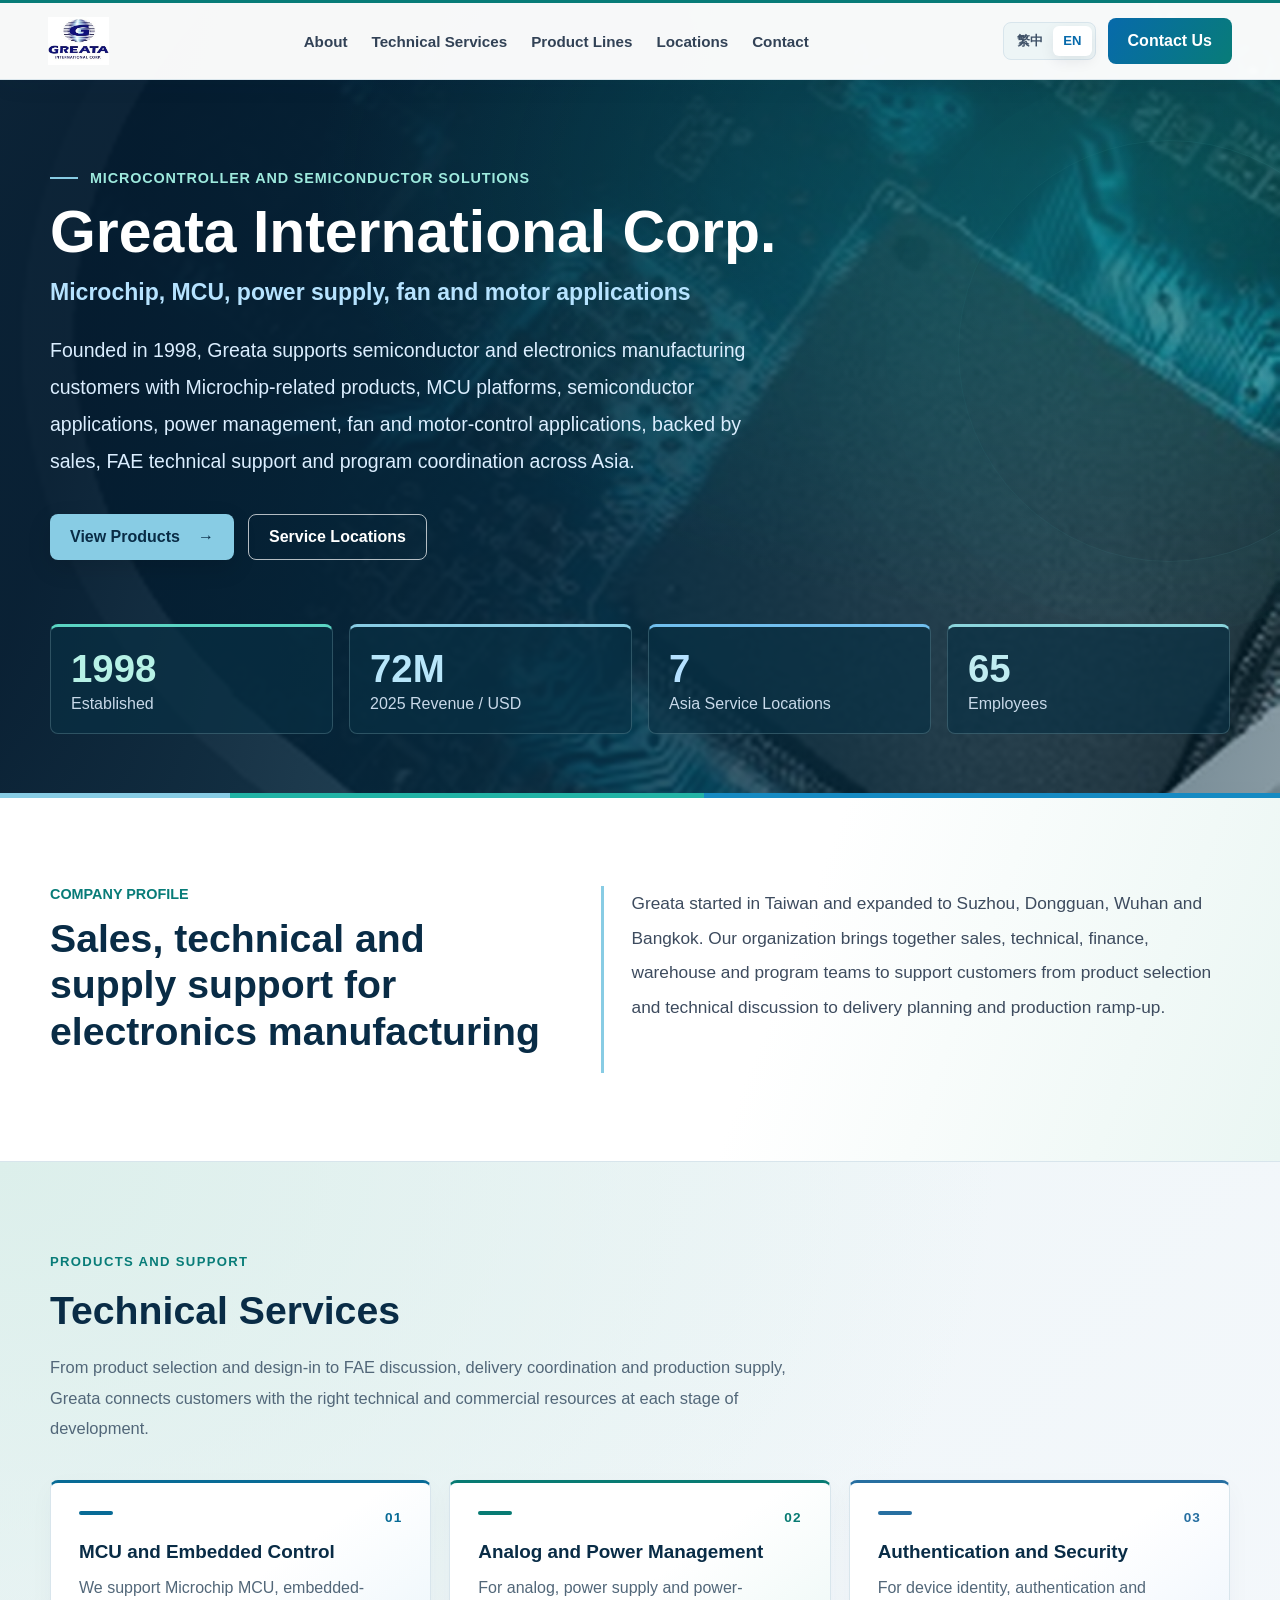
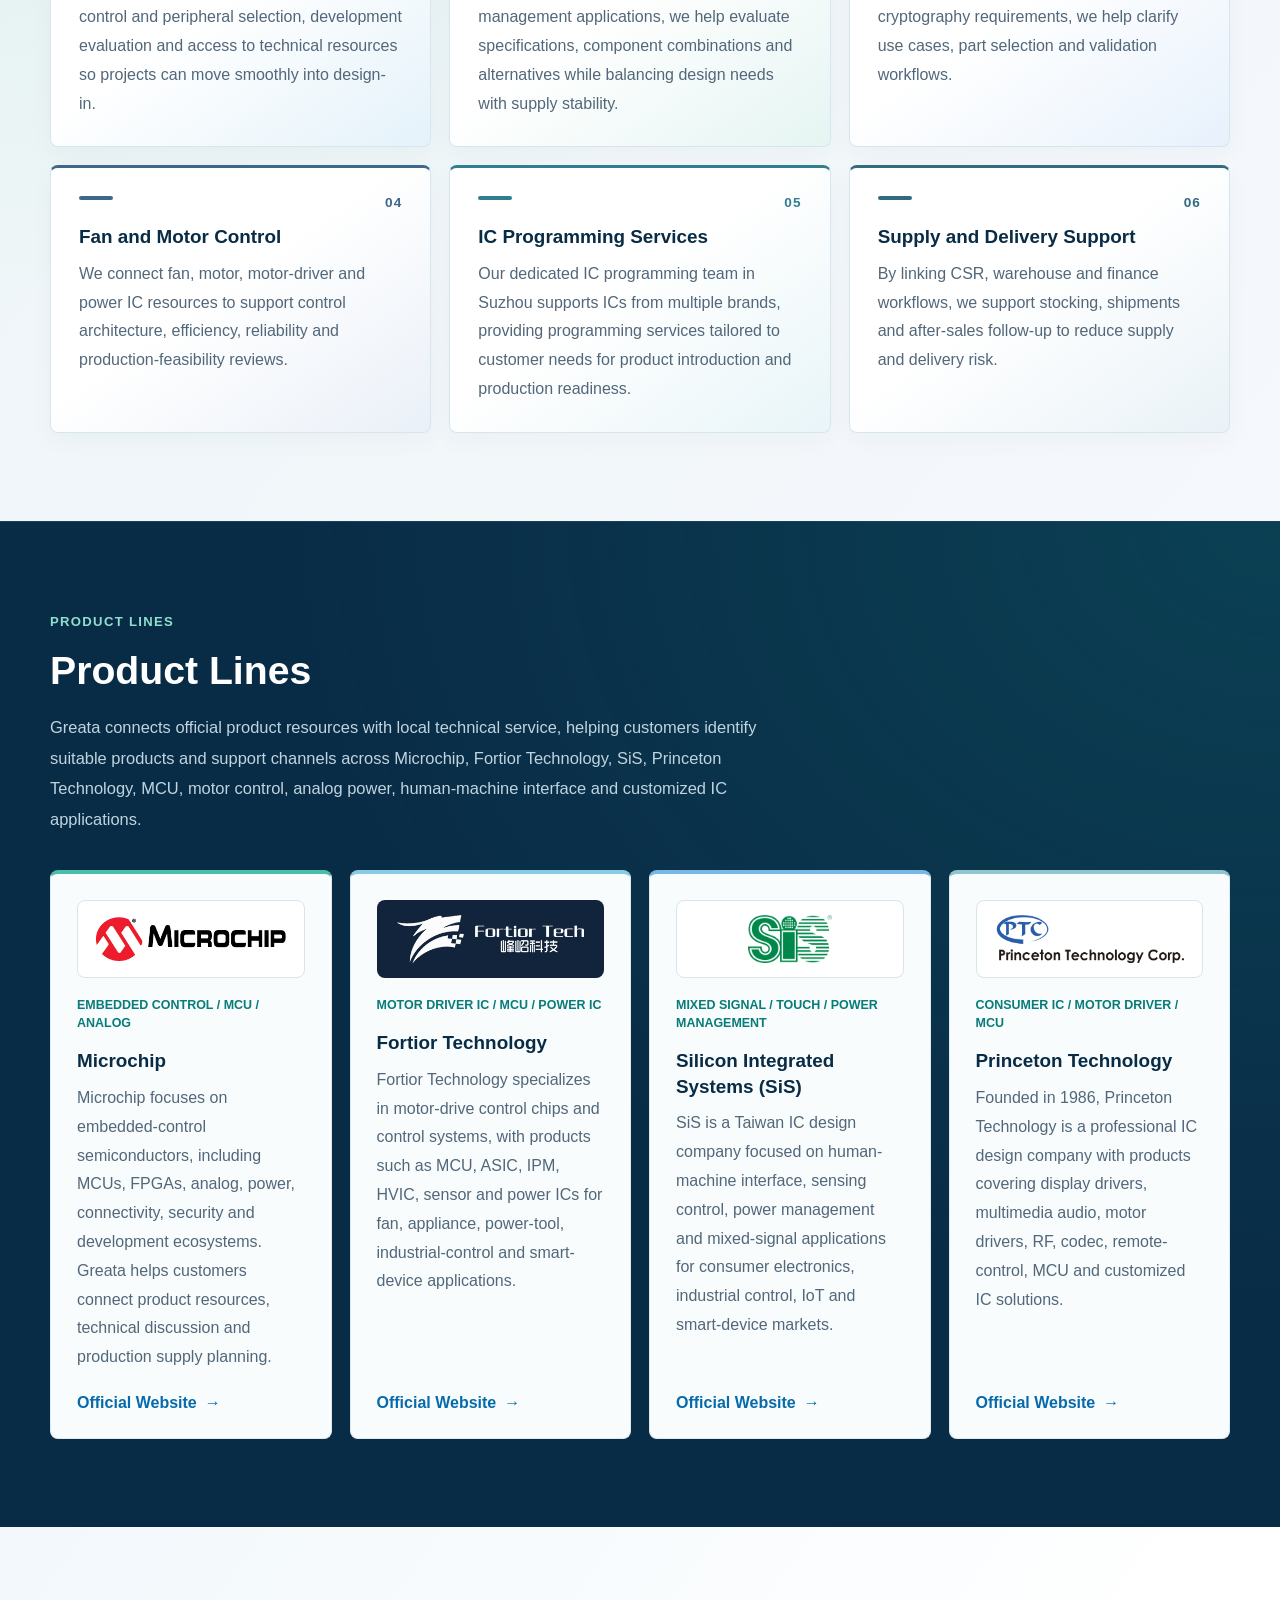
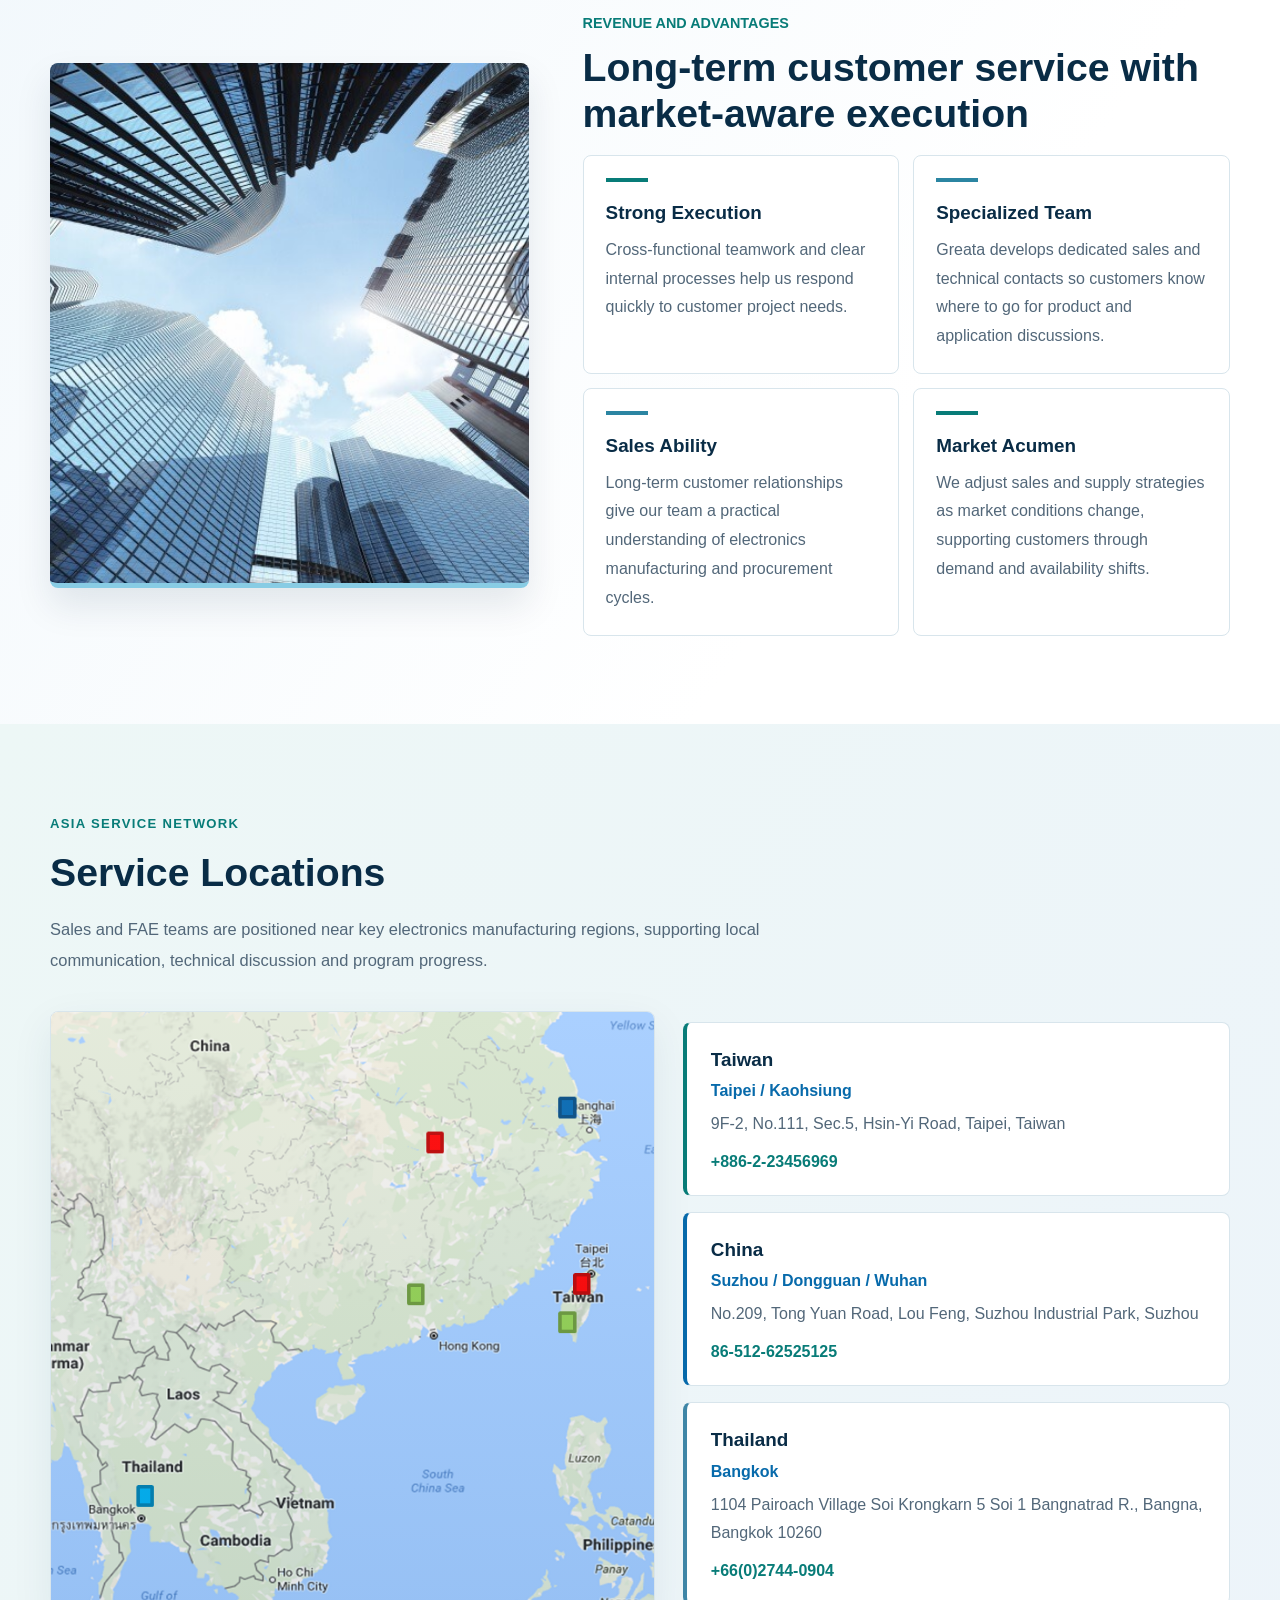
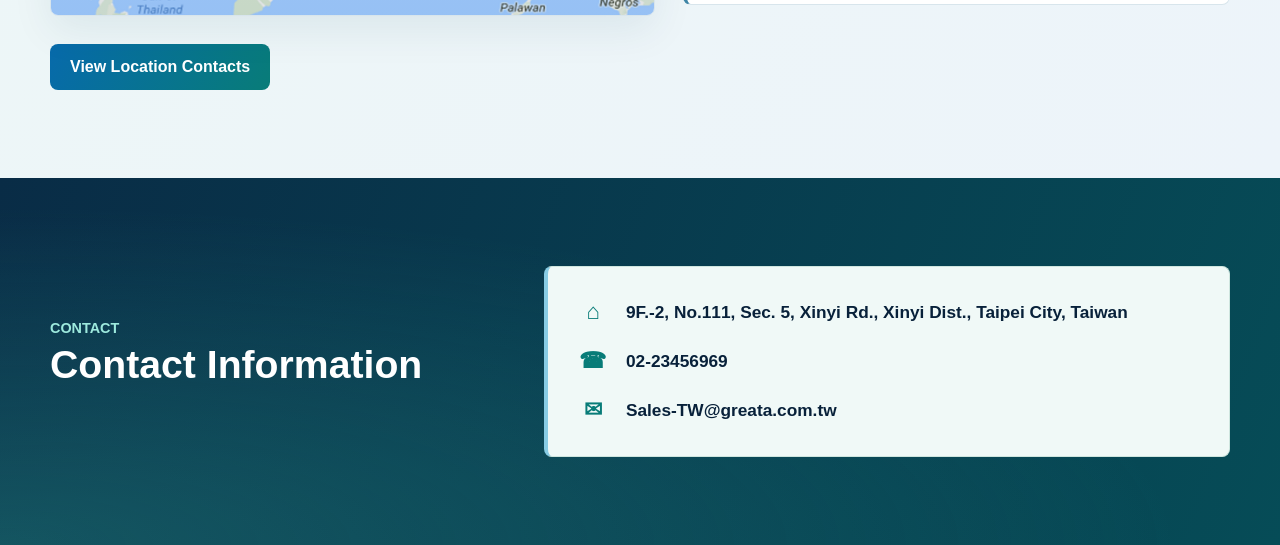
==== commit 4bcd9601: "Unify accents into a cool blue and teal palette" ====
--- a/en/index.html
+++ b/en/index.html
@@ -21,7 +21,7 @@
     <link rel="alternate" hreflang="zh-Hant" href="https://www.greata.com.tw/">
     <link rel="alternate" hreflang="en" href="https://www.greata.com.tw/en/">
     <link rel="alternate" hreflang="x-default" href="https://www.greata.com.tw/">
-    <link rel="stylesheet" href="../styles.css?v=0b264aa1f11f">
+    <link rel="stylesheet" href="../styles.css?v=2122d9839f25">
   </head>
   <body>
     <main>
--- a/styles.css
+++ b/styles.css
@@ -5,7 +5,7 @@
   --brand-deep: #0b426b;
   --brand-navy: #092c46;
   --teal: #087c78;
-  --amber: #e7b755;
+  --accent: #88cce4;
   --line: #d8e5ec;
   --muted: #526779;
   --panel: #ffffff;
@@ -34,7 +34,7 @@
 }
 
 a:focus-visible {
-  outline: 3px solid var(--amber);
+  outline: 3px solid #1889b3;
   outline-offset: 5px;
 }
 
@@ -195,7 +195,7 @@
 }
 
 .hero .primary-action {
-  background: var(--amber);
+  background: var(--accent);
   box-shadow: 0 8px 24px rgba(0, 0, 0, 0.12);
   color: var(--brand-navy);
 }
@@ -247,7 +247,7 @@
 }
 
 .hero::after {
-  background: linear-gradient(90deg, var(--amber) 0 18%, #22b3a5 18% 55%, #168ac2 55%);
+  background: linear-gradient(90deg, var(--accent) 0 18%, #22b3a5 18% 55%, #168ac2 55%);
   bottom: 0;
   content: "";
   height: 5px;
@@ -326,7 +326,7 @@
 }
 
 .hero .eyebrow::before {
-  background: var(--amber);
+  background: var(--accent);
   content: "";
   flex: 0 0 28px;
   height: 2px;
@@ -410,7 +410,7 @@
 
 .metric-strip div:nth-child(2) {
   animation-delay: 0.68s;
-  border-top-color: var(--amber);
+  border-top-color: var(--accent);
 }
 
 .metric-strip div:nth-child(3) {
@@ -420,7 +420,7 @@
 
 .metric-strip div:nth-child(4) {
   animation-delay: 0.88s;
-  border-top-color: #9adeb2;
+  border-top-color: #8bd5dc;
 }
 
 .metric-strip div:hover {
@@ -435,7 +435,7 @@
 }
 
 .metric-strip div:nth-child(2) dt {
-  color: #ffdb8d;
+  color: #b8e6fa;
 }
 
 .metric-strip div:nth-child(3) dt {
@@ -443,7 +443,7 @@
 }
 
 .metric-strip div:nth-child(4) dt {
-  color: #cbefcd;
+  color: #c0ecf1;
 }
 
 .metric-strip dd {
@@ -467,7 +467,7 @@
 }
 
 .intro-copy {
-  border-left: 3px solid var(--amber);
+  border-left: 3px solid var(--accent);
   color: #3d4b5e;
   font-size: 1.08rem;
   line-height: 2;
@@ -534,12 +534,12 @@
 
 .capability-card:nth-child(2) {
   --card-accent: #087b73;
-  --card-tint: #e5f5ee;
+  --card-tint: #e5f5f2;
 }
 
 .capability-card:nth-child(3) {
-  --card-accent: #9b6921;
-  --card-tint: #faf2df;
+  --card-accent: #276fa1;
+  --card-tint: #e7f1fc;
 }
 
 .capability-card:nth-child(4) {
@@ -548,13 +548,13 @@
 }
 
 .capability-card:nth-child(5) {
-  --card-accent: #ac593b;
-  --card-tint: #fcf0e8;
+  --card-accent: #317e91;
+  --card-tint: #e8f5f8;
 }
 
 .capability-card:nth-child(6) {
-  --card-accent: #3f7856;
-  --card-tint: #ecf5e8;
+  --card-accent: #326b80;
+  --card-tint: #e9f2f7;
 }
 
 .capability-card::after {
@@ -646,7 +646,7 @@
 }
 
 .product-line-card:nth-child(2) {
-  border-top-color: var(--amber);
+  border-top-color: var(--accent);
 }
 
 .product-line-card:nth-child(3) {
@@ -654,7 +654,7 @@
 }
 
 .product-line-card:nth-child(4) {
-  border-top-color: #dd967c;
+  border-top-color: #8fc5cc;
 }
 
 .product-line-card:hover {
@@ -810,7 +810,7 @@
 }
 
 .microchip-support-card::before {
-  background: var(--amber);
+  background: var(--accent);
   content: "";
   display: block;
   height: 4px;
@@ -889,7 +889,7 @@
 }
 
 .proof-section {
-  background: linear-gradient(125deg, #fffcf5, #ffffff 68%);
+  background: linear-gradient(125deg, #f2f8fc, #ffffff 68%);
 }
 
 .proof-grid {
@@ -900,7 +900,7 @@
 }
 
 .image-panel {
-  border-bottom: 5px solid var(--amber);
+  border-bottom: 5px solid var(--accent);
   border-radius: 8px;
   box-shadow: 0 18px 36px rgba(9, 44, 70, 0.1);
   overflow: hidden;
@@ -934,7 +934,7 @@
 
 .advantage-grid article:nth-child(2)::before,
 .advantage-grid article:nth-child(3)::before {
-  background: #bc842d;
+  background: #2b85a2;
 }
 
 .locations-section {
@@ -995,7 +995,7 @@
 }
 
 .location-card:nth-child(3) {
-  border-left-color: #bc842d;
+  border-left-color: #3f86a7;
 }
 
 .location-card strong {
@@ -1196,7 +1196,7 @@
 .contact-panel {
   background: #f0f9f7;
   border: 1px solid #cfe6df;
-  border-left: 4px solid var(--amber);
+  border-left: 4px solid var(--accent);
   border-radius: 8px;
   color: #0b1f39;
   display: grid;
